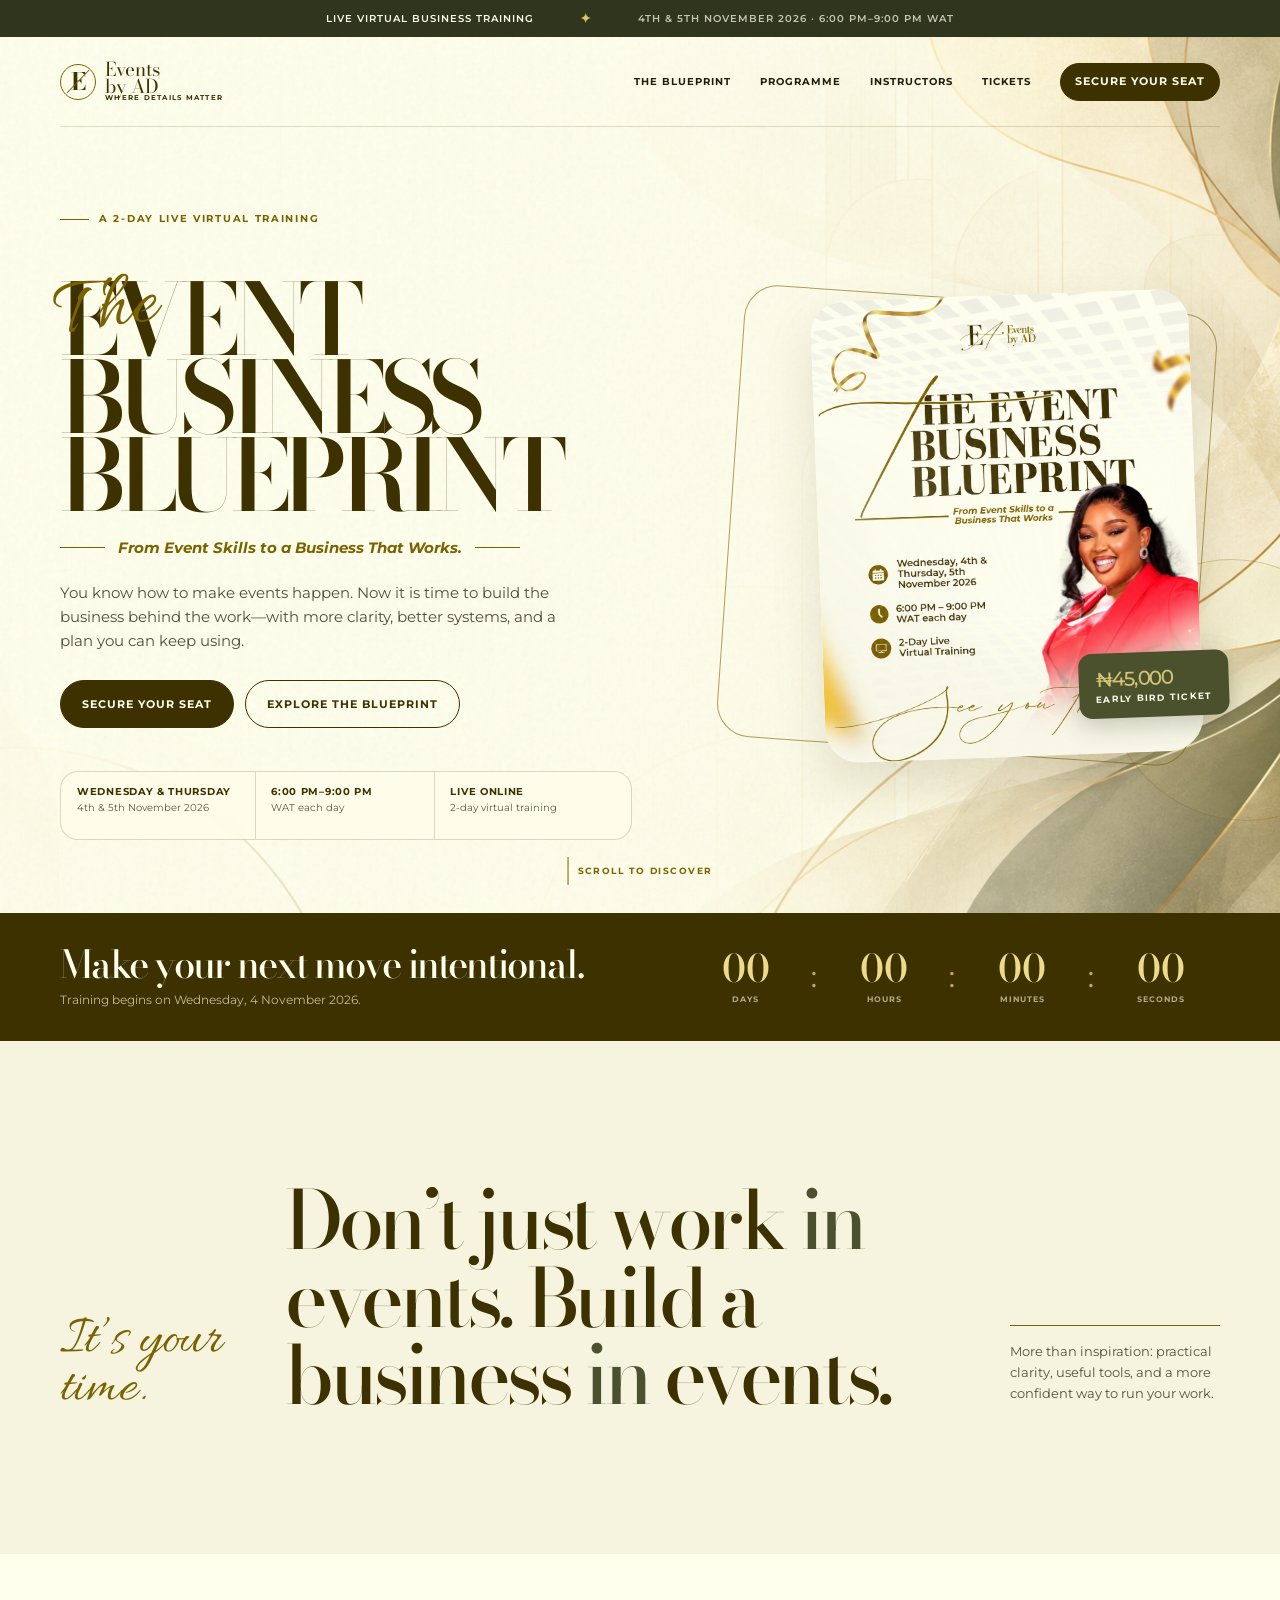
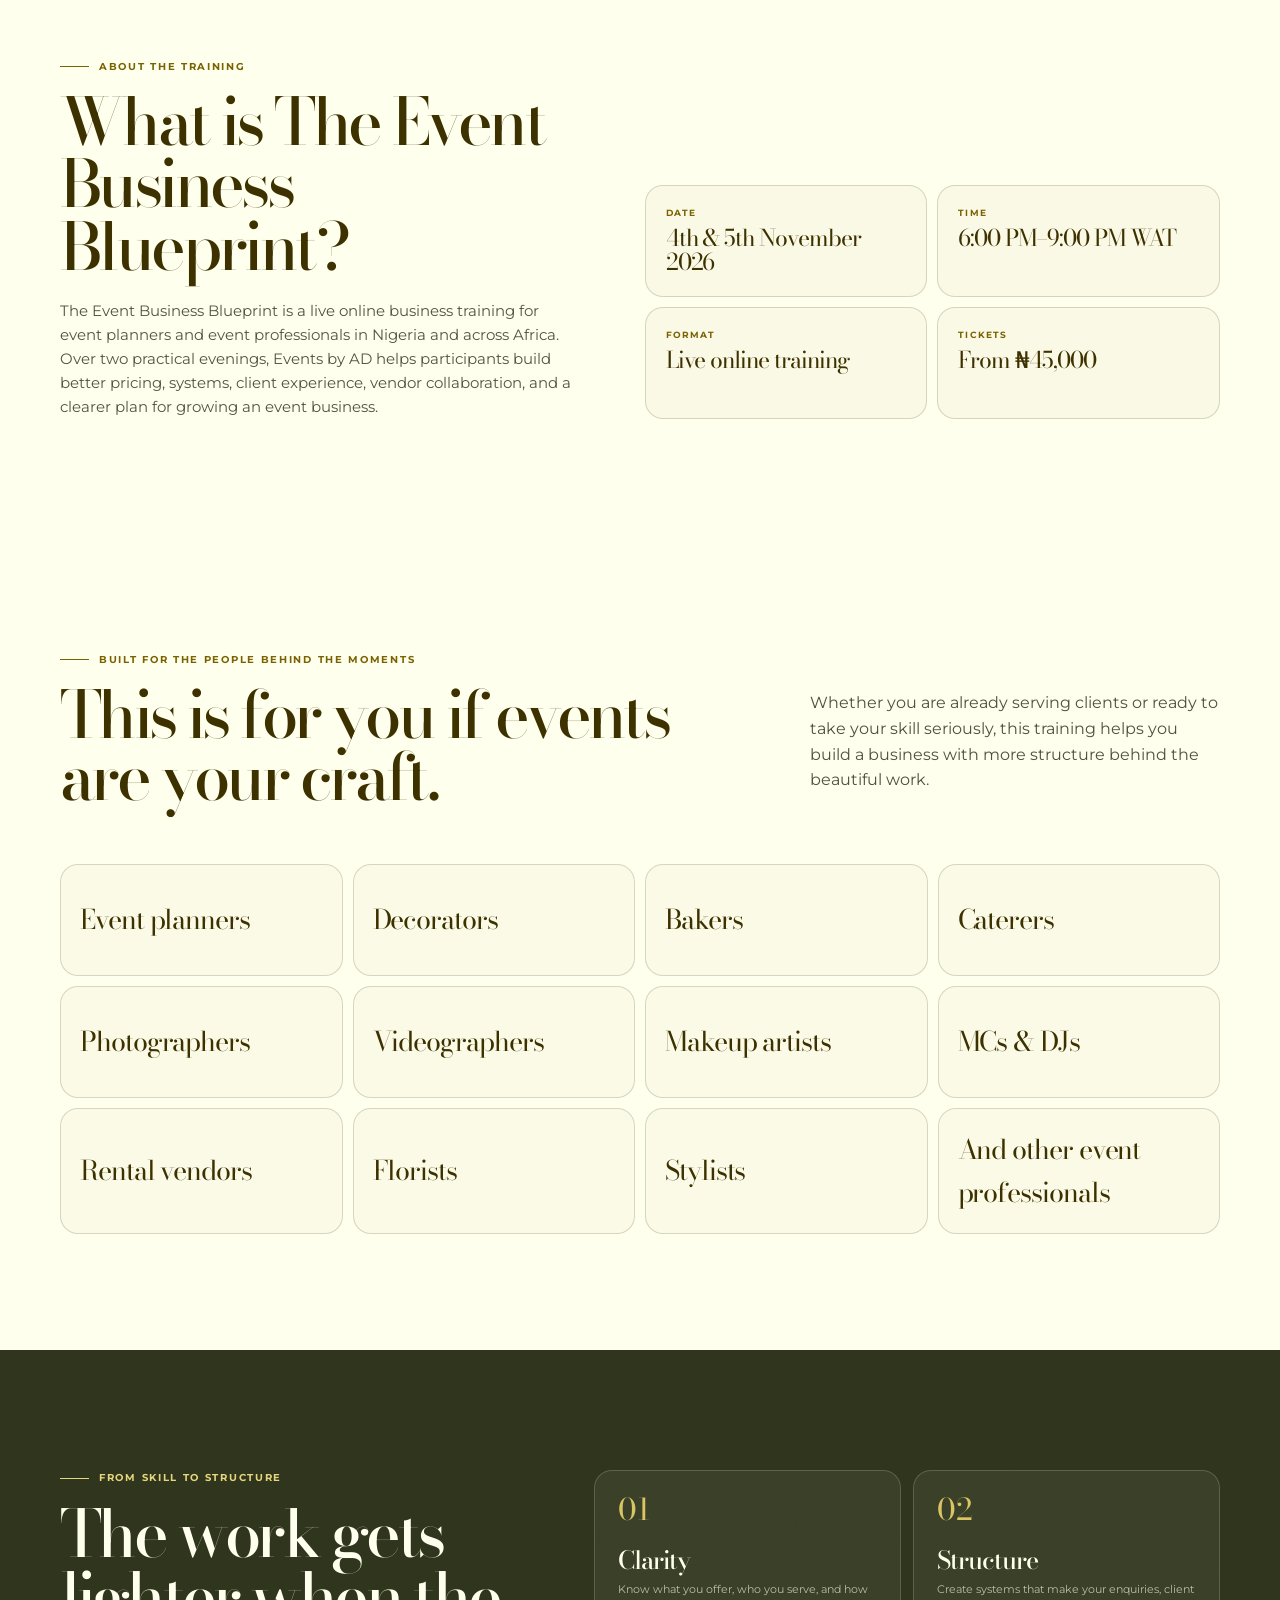
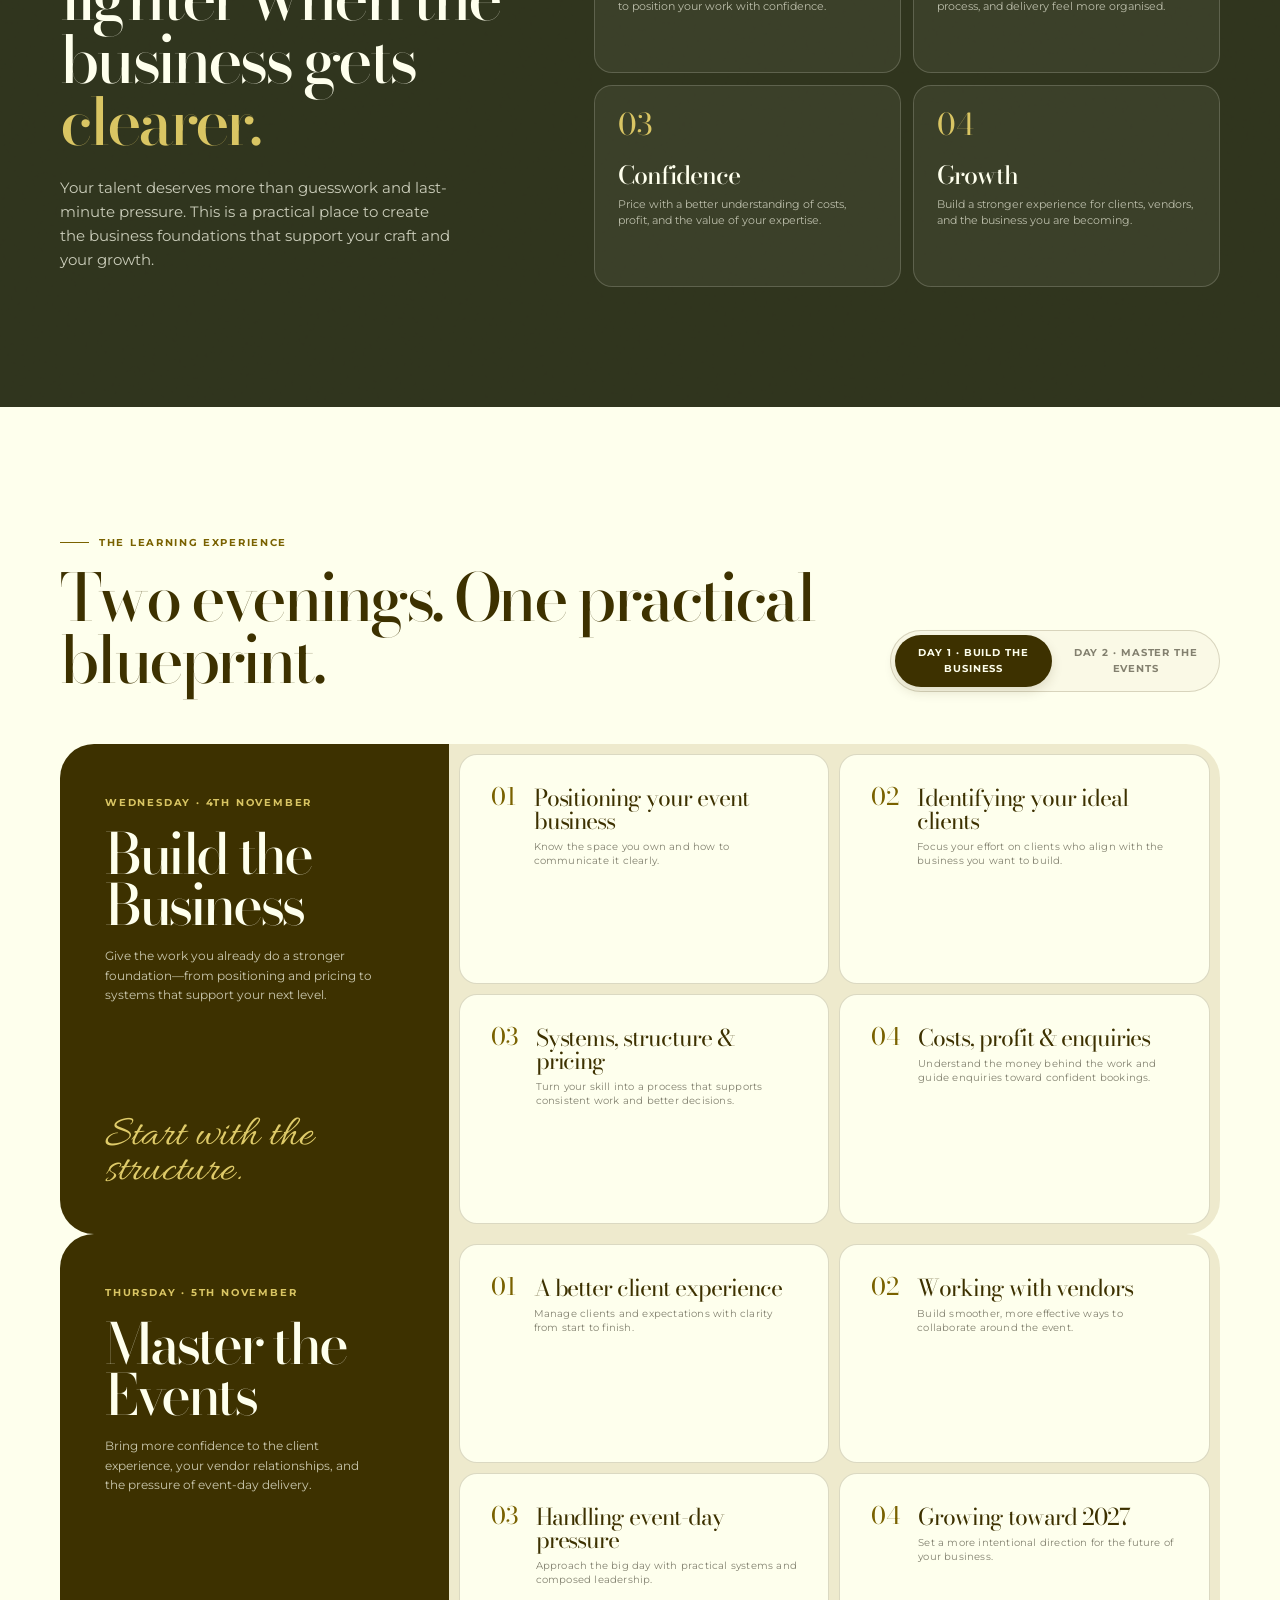
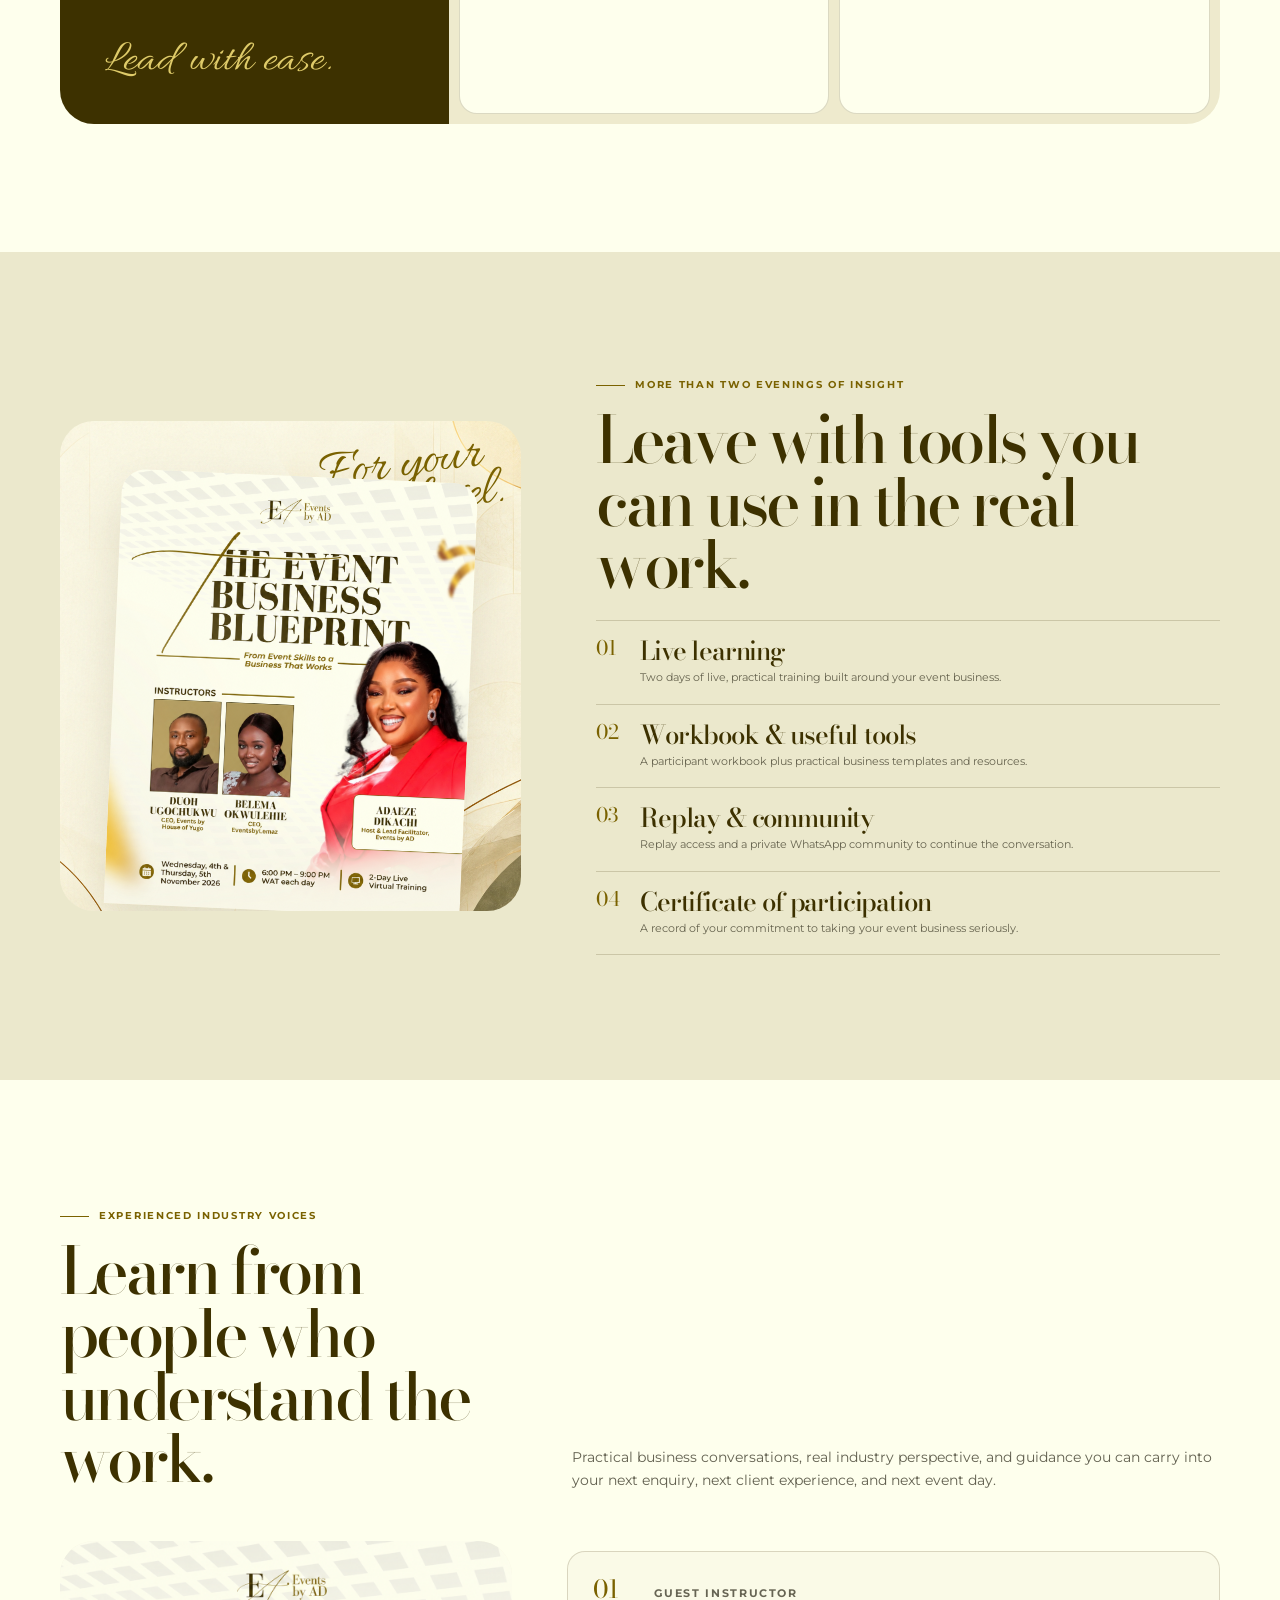
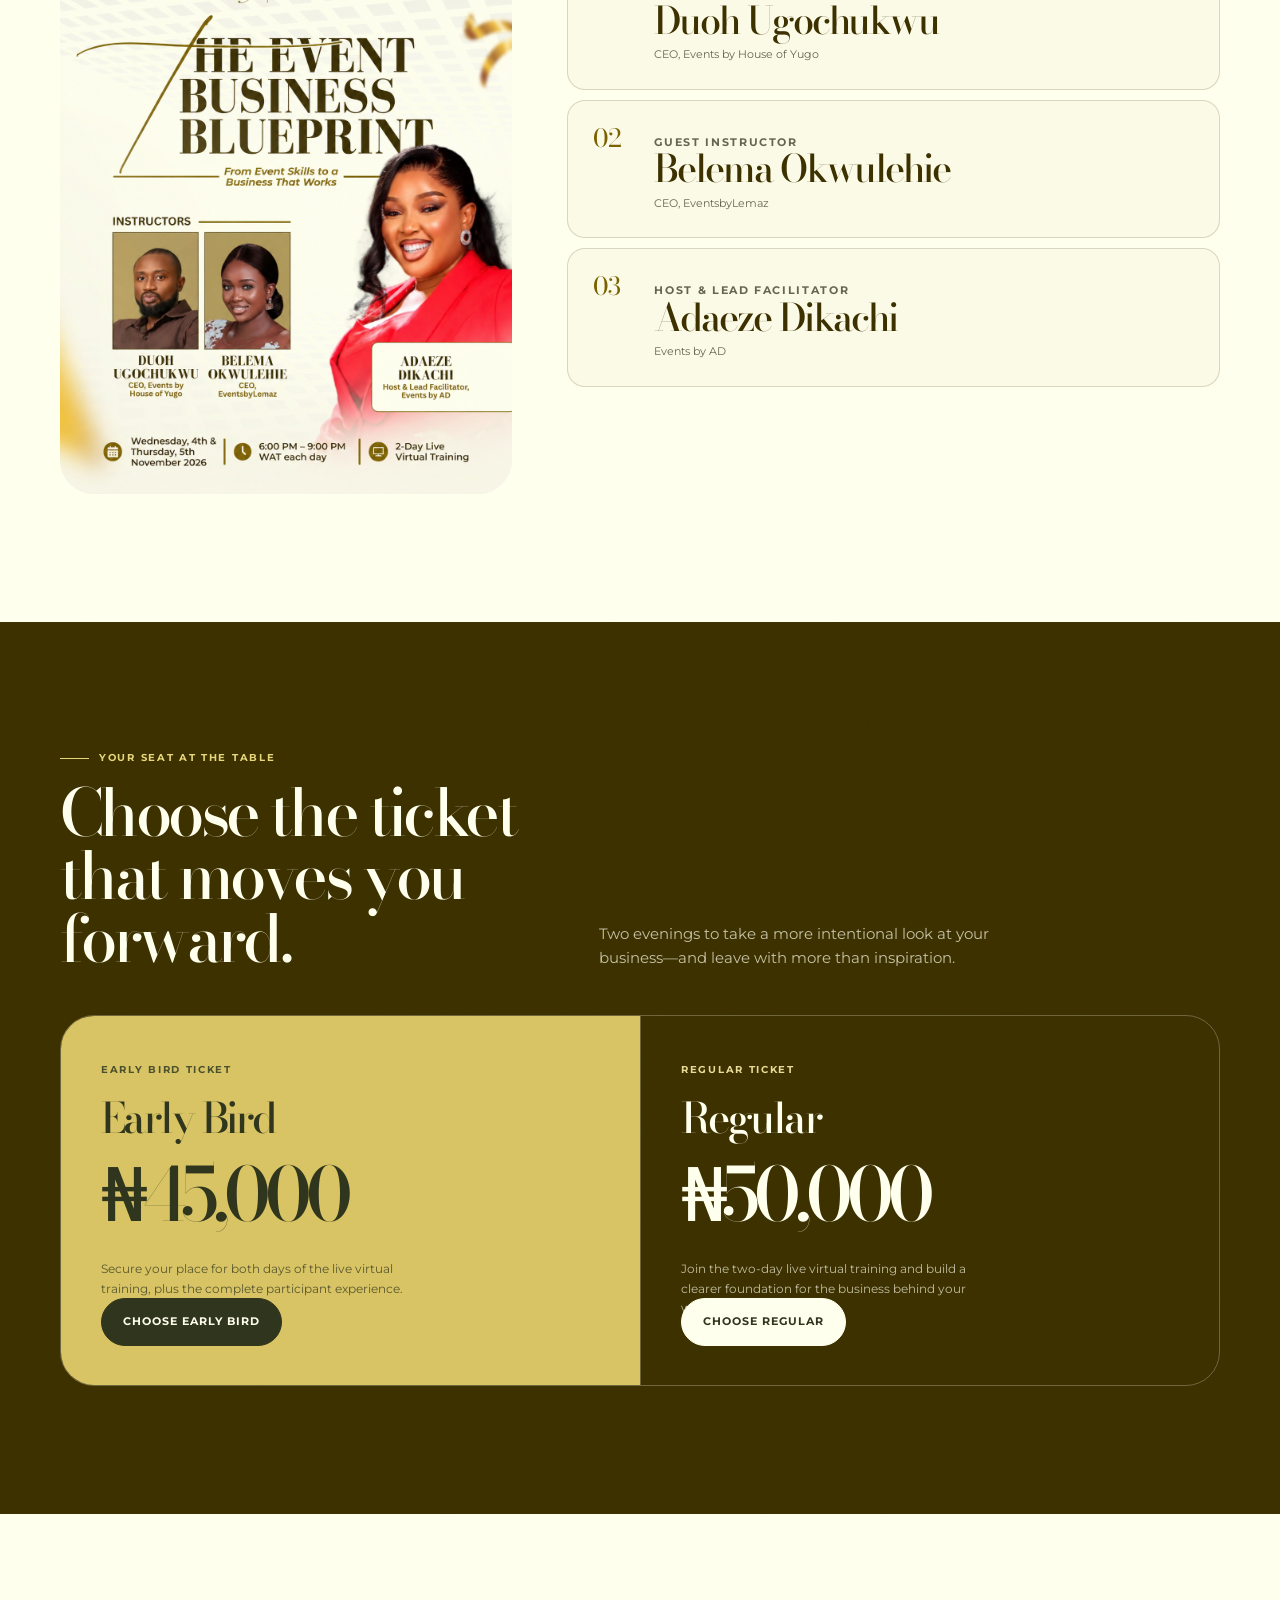
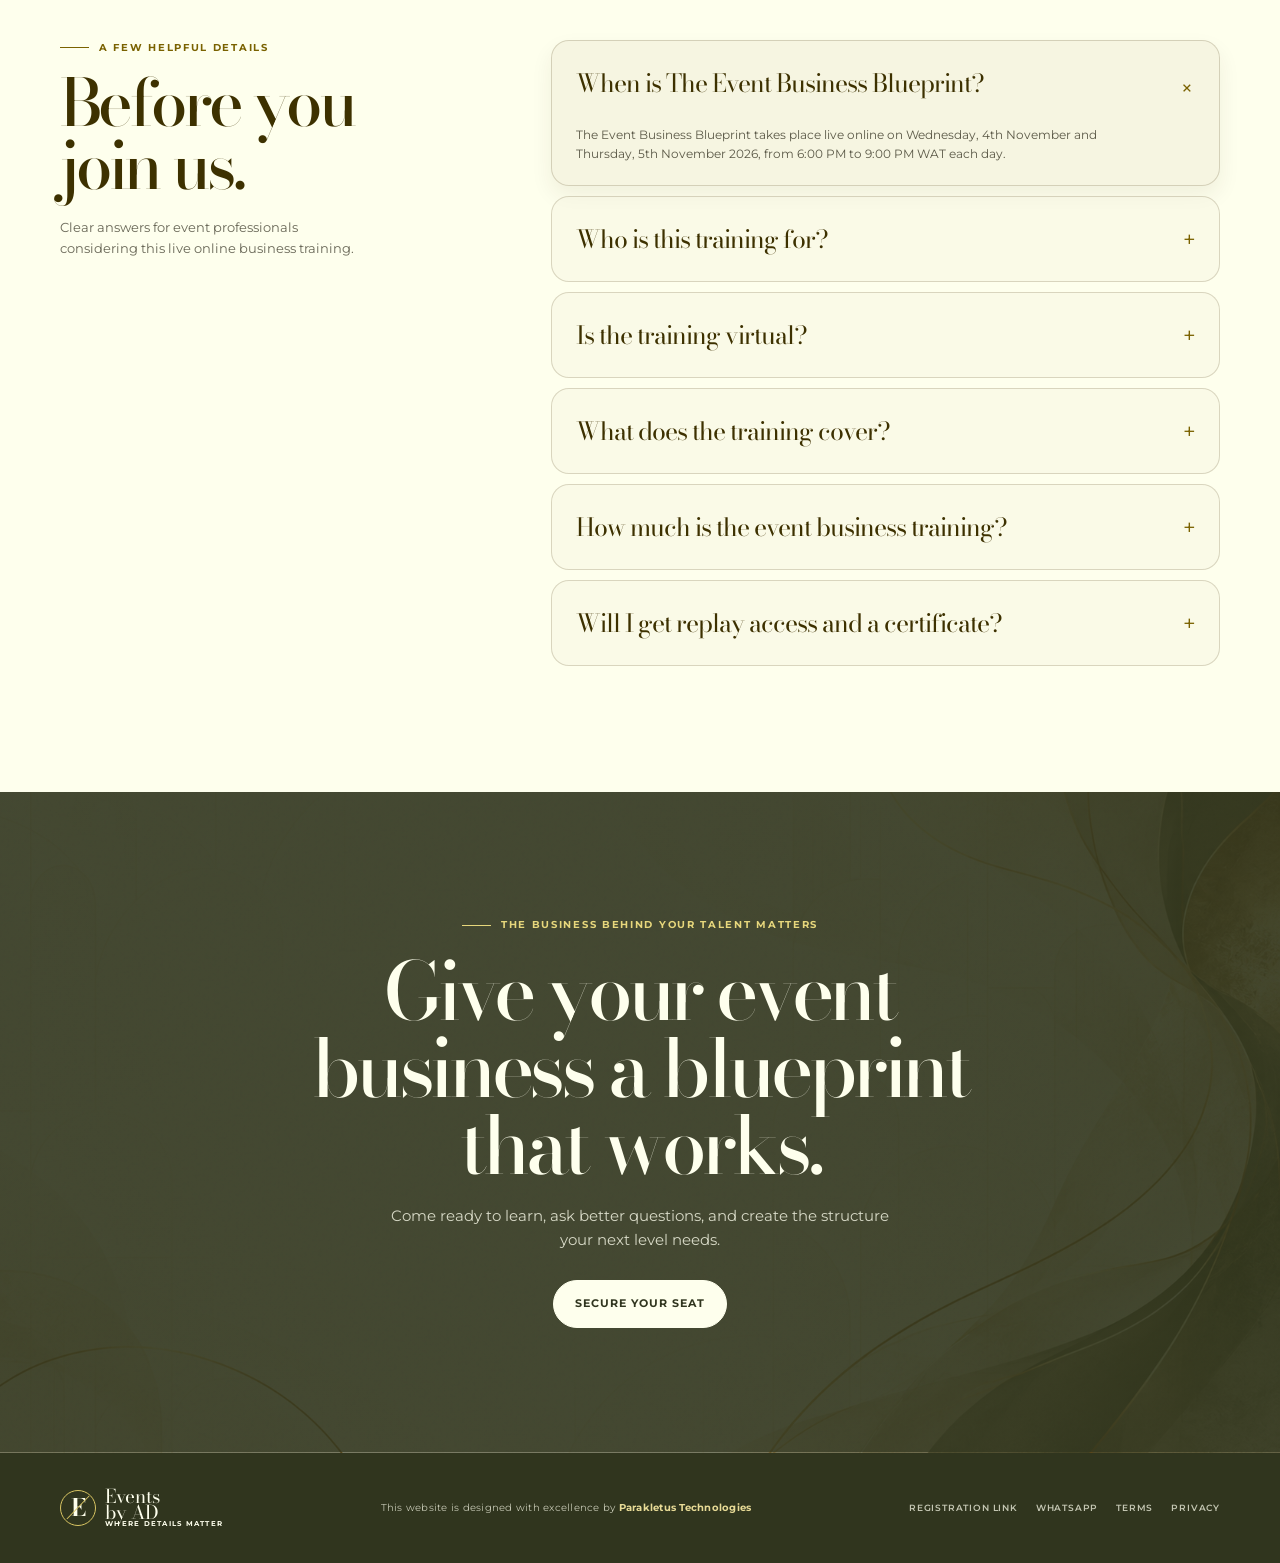
==== index.html @ 3f078856 "Launch Event Business Blueprint landing page" ====
<!DOCTYPE html>
<html lang="en-NG">
  <head>
    <meta charset="UTF-8" />
    <meta name="viewport" content="width=device-width, initial-scale=1.0" />
    <meta name="description" content="Join The Event Business Blueprint, a two-day live virtual business training for event professionals on 4–5 November 2026. Learn pricing, systems, client experience and business growth." />
    <meta name="keywords" content="event business training Nigeria, virtual training for event planners, event planner business course, pricing for event professionals, event management business training, Events by AD, The Event Business Blueprint" />
    <meta name="author" content="Events by AD" />
    <meta name="application-name" content="Events by AD" />
    <meta name="theme-color" content="#30351e" />
    <meta name="robots" content="index, follow, max-snippet:-1, max-image-preview:large, max-video-preview:-1" />
    <meta name="googlebot" content="index, follow, max-snippet:-1, max-image-preview:large, max-video-preview:-1" />
    <link rel="canonical" href="index.html" />
    <meta property="og:type" content="website" />
    <meta property="og:locale" content="en_NG" />
    <meta property="og:site_name" content="Events by AD" />
    <meta property="og:title" content="The Event Business Blueprint | Live Virtual Training for Event Professionals" />
    <meta property="og:description" content="A two-day live virtual business training for event professionals, happening 4–5 November 2026." />
    <meta property="og:image" content="assets/event-blueprint-host-november-2026.png" />
    <meta property="og:image:alt" content="The Event Business Blueprint live virtual training by Events by AD" />
    <meta name="twitter:card" content="summary_large_image" />
    <meta name="twitter:title" content="The Event Business Blueprint | Events by AD" />
    <meta name="twitter:description" content="Live virtual business training for event professionals on 4–5 November 2026." />
    <meta name="twitter:image" content="assets/event-blueprint-host-november-2026.png" />
    <title>The Event Business Blueprint 2026 | Virtual Training for Event Professionals | Events by AD</title>
    <link rel="icon" href="data:image/svg+xml,%3Csvg xmlns='http://www.w3.org/2000/svg' viewBox='0 0 64 64'%3E%3Crect width='64' height='64' rx='32' fill='%233d3100'/%3E%3Ctext x='32' y='43' text-anchor='middle' font-family='Georgia,serif' font-size='35' font-weight='bold' fill='%23feffed'%3EE%3C/text%3E%3C/svg%3E" />
    <link rel="preconnect" href="https://fonts.googleapis.com" />
    <link rel="preconnect" href="https://fonts.gstatic.com" crossorigin />
    <link href="https://fonts.googleapis.com/css2?family=Allura&family=Bodoni+Moda:opsz,wght@6..96,400;6..96,500;6..96,600;6..96,700&family=Montserrat:wght@400;500;600;700&display=swap" rel="stylesheet" />
    <script type="application/ld+json">
      {
        "@context": "https://schema.org",
        "@type": "Event",
        "name": "The Event Business Blueprint",
        "description": "The Event Business Blueprint is a two-day live virtual business training by Events by AD for event planners and event professionals who want to build a structured, profitable and sustainable business around their skills.",
        "startDate": "2026-11-04T18:00:00+01:00",
        "endDate": "2026-11-05T21:00:00+01:00",
        "eventStatus": "https://schema.org/EventScheduled",
        "eventAttendanceMode": "https://schema.org/OnlineEventAttendanceMode",
        "location": {
          "@type": "VirtualLocation",
          "name": "Live Online / Virtual"
        },
        "image": [
          "assets/event-blueprint-host-november-2026.png",
          "assets/event-blueprint-primary-november-2026.png"
        ],
        "inLanguage": "en-NG",
        "isAccessibleForFree": false,
        "keywords": "event business training Nigeria, virtual training for event professionals, event planner business course, pricing and systems for event businesses",
        "organizer": {
          "@type": "Organization",
          "name": "Events by AD",
          "description": "A premium event planning and management brand rooted in real industry knowledge, practical learning and meaningful execution."
        },
        "offers": [
          {
            "@type": "Offer",
            "name": "Early Bird Ticket",
            "price": "45000",
            "priceCurrency": "NGN",
            "availability": "https://schema.org/InStock"
          },
          {
            "@type": "Offer",
            "name": "Regular Ticket",
            "price": "50000",
            "priceCurrency": "NGN",
            "availability": "https://schema.org/InStock"
          }
        ]
      }
    </script>
    <style>
      :root {
        --cream: #feffed;
        --paper: #f6f4df;
        --olive: #4c512d;
        --olive-deep: #30351e;
        --gold: #7a6200;
        --brown: #3d3100;
        --ink: #201d0d;
        --white: #ffffff;
        --line: rgba(61, 49, 0, .18);
        --radius-xl: 34px;
        --radius-lg: 26px;
        --radius-md: 18px;
        --radius-sm: 13px;
        --display: "Bodoni Moda", Georgia, serif;
        --body: "Montserrat", Arial, sans-serif;
        --script: "Allura", cursive;
        --shadow: 0 22px 50px rgba(61, 49, 0, .13);
      }

      * { box-sizing: border-box; }
      html { scroll-behavior: smooth; }
      body { margin: 0; background: var(--cream); color: var(--ink); font-family: var(--body); font-size: 15px; line-height: 1.6; }
      body.menu-open { overflow: hidden; }
      a { color: inherit; text-decoration: none; }
      button { font: inherit; }
      img { display: block; max-width: 100%; }
      .wrap { width: min(1160px, calc(100% - 48px)); margin: 0 auto; }
      .eyebrow { display: flex; align-items: center; gap: 10px; color: var(--gold); font-size: 10px; font-weight: 700; letter-spacing: .17em; text-transform: uppercase; }
      .eyebrow::before { content: ""; width: 29px; height: 1px; background: currentColor; }
      h1, h2, h3, p { margin-top: 0; }
      h2 { color: var(--brown); font-family: var(--display); font-size: clamp(39px, 5.1vw, 69px); font-weight: 500; letter-spacing: -.055em; line-height: .96; }
      .section-lead { max-width: 560px; color: rgba(32, 29, 13, .78); font-size: 16px; }
      .button { display: inline-flex; align-items: center; justify-content: center; min-height: 48px; padding: 12px 21px; border: 1px solid var(--brown); border-radius: 999px; background: var(--brown); color: var(--cream); cursor: pointer; font-size: 11px; font-weight: 700; letter-spacing: .09em; text-transform: uppercase; transition: transform .24s ease, background .24s ease, color .24s ease, box-shadow .24s ease; }
      .button:hover { background: var(--olive); border-color: var(--olive); box-shadow: 0 10px 24px rgba(48, 53, 30, .18); transform: translateY(-3px); }
      .button--outline { background: transparent; color: var(--brown); }
      .button--outline:hover { background: var(--brown); color: var(--cream); }
      .button--light { border-color: var(--cream); background: var(--cream); color: var(--olive-deep); }
      .button--light:hover { border-color: var(--gold); background: var(--gold); color: var(--cream); }
      .grain { position: relative; overflow: hidden; }
      .grain::after { position: absolute; inset: 0; z-index: 0; pointer-events: none; opacity: .14; background-image: url("data:image/svg+xml,%3Csvg viewBox='0 0 220 220' xmlns='http://www.w3.org/2000/svg'%3E%3Cfilter id='n'%3E%3CfeTurbulence type='fractalNoise' baseFrequency='.8' numOctaves='4' stitchTiles='stitch'/%3E%3C/filter%3E%3Crect width='100%25' height='100%25' filter='url(%23n)' opacity='.4'/%3E%3C/svg%3E"); content: ""; mix-blend-mode: multiply; }
      .grain > * { position: relative; z-index: 1; }
      @keyframes backdrop-drift { 0%, 100% { background-position: 50% 50%, 50% 50%; } 50% { background-position: 50% 50%, 54% 46%; } }
      @keyframes poster-float { 0%, 100% { transform: translateY(0) rotate(-2.1deg); } 50% { transform: translateY(-12px) rotate(-.8deg); } }
      @keyframes line-glow { 0%, 100% { opacity: .42; transform: scaleX(.9); } 50% { opacity: 1; transform: scaleX(1.05); } }
      @keyframes calligraphy-float { 0%, 100% { transform: rotate(-8deg) translateY(0); } 50% { transform: rotate(-4deg) translateY(-9px); } }
      @keyframes panel-in { from { opacity: 0; transform: translateY(14px) scale(.985); } to { opacity: 1; transform: translateY(0) scale(1); } }
      @keyframes soft-pulse { 0%, 100% { box-shadow: 0 8px 25px rgba(48, 53, 30, .24); } 50% { box-shadow: 0 13px 32px rgba(48, 53, 30, .38); } }

      .topline { overflow: hidden; min-height: 37px; background: var(--olive-deep); color: var(--cream); }
      .sr-only { position: absolute; width: 1px; height: 1px; padding: 0; margin: -1px; overflow: hidden; clip: rect(0, 0, 0, 0); white-space: nowrap; border: 0; }
      .ticker-track { display: flex; width: max-content; min-height: 37px; animation: ticker-scroll 26s linear infinite; will-change: transform; }
      .ticker-group { display: flex; flex: 0 0 auto; align-items: center; justify-content: center; min-width: 100vw; gap: clamp(20px, 3.6vw, 56px); padding: 0 max(34px, calc((100vw - 1120px) / 2)); font-size: 10px; font-weight: 600; letter-spacing: .1em; text-transform: uppercase; white-space: nowrap; }
      .ticker-group span:last-child { color: rgba(254, 255, 237, .72); }
      .ticker-separator { color: #d9c563; font-size: 13px; line-height: 1; }
      .topline:hover .ticker-track { animation-play-state: paused; }
      @keyframes ticker-scroll { to { transform: translateX(-50%); } }
      .site-header { position: absolute; top: 37px; right: 0; left: 0; z-index: 20; }
      .nav { display: flex; align-items: center; justify-content: space-between; min-height: 90px; border-bottom: 1px solid rgba(61, 49, 0, .16); }
      .brand { display: flex; align-items: center; gap: 9px; color: var(--brown); }
      .brand-mark { position: relative; display: inline-flex; align-items: center; justify-content: center; width: 36px; height: 36px; border: 1px solid var(--gold); border-radius: 50%; font-family: var(--display); font-size: 24px; font-weight: 700; line-height: 1; }
      .brand-mark::after { position: absolute; width: 32px; border-top: 1px solid var(--gold); content: ""; transform: rotate(-46deg); }
      .brand-copy { font-family: var(--display); font-size: 19px; line-height: .85; }
      .brand-copy small { display: block; font-family: var(--body); font-size: 7px; font-weight: 700; letter-spacing: .18em; text-transform: uppercase; }
      .nav-links { display: flex; align-items: center; gap: 29px; font-size: 10px; font-weight: 700; letter-spacing: .1em; text-transform: uppercase; }
      .nav-links a { position: relative; padding: 7px 0; }
      .nav-links a:not(.button)::after { position: absolute; right: 0; bottom: 0; left: 0; height: 1px; background: var(--gold); content: ""; transform: scaleX(0); transform-origin: right; transition: transform .25s ease; }
      .nav-links a:not(.button):hover::after { transform: scaleX(1); transform-origin: left; }
      .nav-links .button { min-height: 38px; padding: 9px 14px; }
      .menu-button { display: none; padding: 8px; border: 0; background: transparent; color: var(--brown); cursor: pointer; }
      .menu-button span { display: block; width: 23px; height: 1px; margin: 5px; background: currentColor; }

      .hero { min-height: 780px; padding: 174px 0 73px; background-color: var(--cream); background-image: linear-gradient(90deg, rgba(254,255,237,.89) 0%, rgba(254,255,237,.77) 47%, rgba(254,255,237,.18) 100%), url("assets/event-blueprint-editorial-background.png"); background-position: center; background-size: cover; animation: backdrop-drift 18s ease-in-out infinite; }
      .hero::before { position: absolute; right: -88px; bottom: 92px; width: 260px; height: 260px; border: 1px solid rgba(122, 98, 0, .25); border-radius: 48% 52% 46% 54% / 46% 52% 48% 54%; background: rgba(217, 196, 100, .08); content: ""; filter: blur(.1px); animation: calligraphy-float 12s ease-in-out infinite; }
      .hero-grid { display: grid; grid-template-columns: minmax(0, 1.03fr) minmax(360px, .97fr); align-items: center; gap: 50px; }
      .hero h1 { max-width: 660px; margin: 23px 0 20px; color: var(--brown); font-family: var(--display); font-size: clamp(60px, 7.7vw, 104px); font-weight: 500; letter-spacing: -.075em; line-height: .79; text-transform: uppercase; }
      .hero h1 .script { display: block; height: 31px; margin-left: -10px; color: var(--gold); font-family: var(--script); font-size: 81px; font-weight: 400; letter-spacing: 0; line-height: .7; text-transform: none; transform: rotate(-8deg); }
      .hero h1 strong { display: block; font-weight: 600; }
      .hero-tagline { display: flex; align-items: center; gap: 13px; max-width: 460px; margin: 24px 0; color: var(--gold); font-size: 15px; font-weight: 700; font-style: italic; line-height: 1.25; }
      .hero-tagline::before, .hero-tagline::after { flex: 1; height: 1px; background: var(--gold); content: ""; animation: line-glow 3s ease-in-out infinite; }
      .hero-copy { max-width: 505px; margin-bottom: 27px; color: rgba(32, 29, 13, .78); font-size: 15px; }
      .hero-actions { display: flex; flex-wrap: wrap; gap: 11px; }
      .hero-meta { display: grid; grid-template-columns: repeat(3, 1fr); max-width: 630px; margin-top: 43px; padding: 0 16px; border: 1px solid var(--line); border-radius: var(--radius-md); background: rgba(254,255,237,.48); backdrop-filter: blur(6px); }
      .hero-meta div { min-height: 67px; padding: 13px 12px 0 0; border-right: 1px solid var(--line); }
      .hero-meta div + div { padding-left: 15px; }
      .hero-meta div:last-child { border: 0; }
      .hero-meta b { display: block; color: var(--brown); font-size: 10px; letter-spacing: .07em; line-height: 1.3; text-transform: uppercase; }
      .hero-meta span { display: block; margin-top: 3px; color: rgba(32, 29, 13, .72); font-size: 10px; line-height: 1.35; }
      .hero-visual { position: relative; display: flex; justify-content: flex-end; }
      .hero-visual::before { position: absolute; top: 4%; right: 3%; bottom: 4%; left: 9%; border: 1px solid rgba(122, 98, 0, .6); border-radius: var(--radius-xl); content: ""; transform: rotate(4deg); }
      .poster { position: relative; width: min(100%, 378px); margin-right: 24px; overflow: visible; border-radius: var(--radius-xl); box-shadow: var(--shadow); transform: rotate(-2.1deg); animation: poster-float 7s ease-in-out infinite; }
      .poster img { width: 100%; border-radius: var(--radius-xl); }
      .poster-label { position: absolute; right: -27px; bottom: 35px; padding: 13px 17px; border-radius: var(--radius-sm); background: var(--olive); color: var(--cream); box-shadow: 0 8px 25px rgba(48, 53, 30, .24); font-size: 9px; font-weight: 700; letter-spacing: .14em; line-height: 1.35; text-transform: uppercase; animation: soft-pulse 4s ease-in-out infinite; }
      .poster-label b { display: block; color: #d2c474; font-size: 20px; font-weight: 500; letter-spacing: -.06em; }
      .scroll-note { position: absolute; bottom: 28px; left: 50%; display: flex; align-items: center; gap: 9px; color: var(--gold); font-size: 9px; font-weight: 700; letter-spacing: .16em; text-transform: uppercase; transform: translateX(-50%); }
      .scroll-note::before { width: 1px; height: 28px; background: var(--gold); content: ""; }

      .countdown-band { background: var(--brown); color: var(--cream); }
      .countdown-inner { display: grid; grid-template-columns: 1.1fr 1fr; align-items: center; min-height: 128px; gap: 40px; }
      .countdown-copy h2 { margin: 0; color: var(--cream); font-size: clamp(29px, 3vw, 43px); }
      .countdown-copy p { margin: 7px 0 0; color: rgba(254,255,237,.68); font-size: 12px; }
      .clock { display: grid; grid-template-columns: repeat(4, 1fr); gap: 20px; }
      .clock-unit { position: relative; text-align: center; }
      .clock-unit:not(:last-child)::after { position: absolute; top: 5px; right: -12px; color: #c3aa45; content: ":"; font-family: var(--display); font-size: 29px; }
      .clock-number { display: block; color: #ebdb8a; font-family: var(--display); font-size: 38px; font-weight: 500; line-height: 1; }
      .clock-label { display: block; margin-top: 6px; color: rgba(254,255,237,.6); font-size: 8px; font-weight: 700; letter-spacing: .13em; text-transform: uppercase; }

      .manifesto { padding: 140px 0; background: var(--paper); }
      .manifesto-grid { display: grid; grid-template-columns: 180px minmax(0, 1fr) 210px; align-items: end; gap: 45px; }
      .manifesto .script-note { color: var(--gold); font-family: var(--script); font-size: 56px; line-height: .85; }
      .manifesto h2 { margin: 0; font-size: clamp(47px, 6.3vw, 84px); }
      .manifesto h2 em { color: var(--olive); font-style: normal; }
      .manifesto p { margin: 0 0 10px; color: rgba(32,29,13,.76); font-size: 13px; }
      .manifesto .line { width: 100%; height: 1px; margin: 15px 0; background: var(--gold); }

      .search-summary { padding: 105px 0; background: var(--cream); }
      .search-summary-grid { display: grid; grid-template-columns: minmax(0, .95fr) minmax(320px, 1.05fr); gap: 64px; align-items: end; }
      .search-summary h2 { margin: 16px 0 20px; }
      .search-summary p { max-width: 570px; margin: 0; color: rgba(32,29,13,.76); font-size: 15px; }
      .event-facts { display: grid; grid-template-columns: 1fr 1fr; gap: 10px; margin: 0; }
      .event-facts div { min-height: 112px; padding: 20px; border: 1px solid var(--line); border-radius: var(--radius-md); background: rgba(246,244,223,.55); }
      .event-facts dt { margin-bottom: 6px; color: var(--gold); font-size: 9px; font-weight: 700; letter-spacing: .13em; text-transform: uppercase; }
      .event-facts dd { margin: 0; color: var(--brown); font-family: var(--display); font-size: 23px; letter-spacing: -.045em; line-height: 1.04; }

      .audience { padding: 128px 0 116px; }
      .section-heading { display: grid; grid-template-columns: minmax(0, .9fr) minmax(300px, .55fr); gap: 80px; align-items: end; margin-bottom: 55px; }
      .section-heading h2 { margin: 16px 0 0; }
      .audience-grid { display: grid; grid-template-columns: repeat(4, 1fr); gap: 10px; }
      .audience-grid div { display: flex; align-items: center; min-height: 112px; padding: 19px; border: 1px solid var(--line); border-radius: var(--radius-md); background: rgba(246,244,223,.47); color: var(--brown); font-family: var(--display); font-size: 27px; letter-spacing: -.04em; transition: transform .25s ease, background .25s ease, color .25s ease, box-shadow .25s ease; }
      .audience-grid div:hover { background: var(--olive); color: var(--cream); box-shadow: 0 12px 24px rgba(48,53,30,.14); transform: translateY(-5px) rotate(-.35deg); }

      .change { padding: 120px 0; background: var(--olive-deep); color: var(--cream); }
      .change-grid { display: grid; grid-template-columns: minmax(0, .83fr) minmax(0, 1.17fr); gap: 90px; }
      .change h2 { margin: 17px 0 22px; color: var(--cream); }
      .change h2 em { color: #d9c563; font-style: normal; }
      .change-copy { max-width: 390px; color: rgba(254,255,237,.75); }
      .change-points { display: grid; grid-template-columns: 1fr 1fr; gap: 12px; }
      .change-point { min-height: 172px; padding: 23px; border: 1px solid rgba(254,255,237,.18); border-radius: var(--radius-md); background: rgba(254,255,237,.055); transition: background .25s ease, transform .25s ease, border-color .25s ease; }
      .change-point:hover { border-color: rgba(231,215,124,.65); background: rgba(254,255,237,.11); transform: translateY(-5px); }
      .change-point span { display: block; margin-bottom: 24px; color: #d9c563; font-family: var(--display); font-size: 30px; line-height: 1; }
      .change-point h3 { margin: 0 0 8px; font-family: var(--display); font-size: 25px; font-weight: 500; letter-spacing: -.04em; line-height: 1; }
      .change-point p { margin: 0; color: rgba(254,255,237,.66); font-size: 11px; line-height: 1.5; }

      .programme { padding: 128px 0; background: var(--cream); }
      .programme-top { display: flex; align-items: end; justify-content: space-between; gap: 30px; margin-bottom: 52px; }
      .programme-top h2 { margin: 16px 0 0; }
      .programme-tabs { display: inline-flex; gap: 4px; padding: 4px; border: 1px solid var(--line); border-radius: 999px; background: rgba(246,244,223,.54); }
      .programme-tab { padding: 10px 15px; border: 0; border-radius: 999px; background: transparent; color: rgba(32,29,13,.55); cursor: pointer; font-size: 10px; font-weight: 700; letter-spacing: .09em; text-transform: uppercase; transition: background .25s ease, color .25s ease, box-shadow .25s ease; }
      .programme-tab[aria-selected="true"] { background: var(--brown); color: var(--cream); box-shadow: 0 5px 12px rgba(61,49,0,.14); }
      .day-panel { display: grid; grid-template-columns: minmax(295px, .67fr) minmax(0, 1.33fr); min-height: 490px; overflow: hidden; border-radius: var(--radius-xl); }
      .day-panel:not([hidden]) { animation: panel-in .5s cubic-bezier(.2,.8,.2,1) both; }
      .day-intro { display: flex; flex-direction: column; justify-content: space-between; padding: 45px; background: var(--brown); color: var(--cream); }
      .day-intro .day-number { color: #d9c563; font-size: 10px; font-weight: 700; letter-spacing: .18em; text-transform: uppercase; }
      .day-intro h3 { margin: 16px 0; font-family: var(--display); font-size: clamp(40px, 4.4vw, 60px); font-weight: 500; letter-spacing: -.06em; line-height: .9; }
      .day-intro p { max-width: 270px; margin: 0; color: rgba(254,255,237,.73); font-size: 12px; }
      .day-quote { color: #dfcb69; font-family: var(--script); font-size: 44px; line-height: .8; }
      .topic-list { display: grid; grid-template-columns: 1fr 1fr; align-content: stretch; gap: 10px; padding: 10px; background: #eeeacd; }
      .topic { display: flex; align-items: flex-start; gap: 18px; padding: 31px; border: 1px solid var(--line); border-radius: var(--radius-md); background: var(--cream); transition: transform .25s ease, box-shadow .25s ease; }
      .topic:hover { box-shadow: 0 10px 20px rgba(61,49,0,.09); transform: translateY(-3px); }
      .topic span { color: var(--gold); font-family: var(--display); font-size: 24px; line-height: .9; }
      .topic p { margin: 0; color: var(--brown); font-family: var(--display); font-size: 23px; letter-spacing: -.045em; line-height: 1; }
      .topic small { display: block; margin-top: 8px; color: rgba(32,29,13,.55); font-family: var(--body); font-size: 10px; letter-spacing: .02em; line-height: 1.4; }

      .included { padding: 125px 0; background: #ebe8cc; }
      .included-grid { display: grid; grid-template-columns: minmax(0, .85fr) minmax(0, 1.15fr); gap: 75px; align-items: center; }
      .included h2 { margin: 16px 0 23px; }
      .included-art { position: relative; min-height: 490px; overflow: hidden; border-radius: var(--radius-xl); background: url("assets/event-blueprint-editorial-background.png") center / cover; animation: backdrop-drift 16s ease-in-out infinite; }
      .included-art img { position: absolute; bottom: 0; left: 50%; width: min(78%, 356px); border-radius: 24px 24px 0 0; box-shadow: var(--shadow); transform: translateX(-50%) rotate(2.5deg); }
      .included-art .art-word { position: absolute; top: 24px; right: 19px; color: var(--gold); font-family: var(--script); font-size: 56px; line-height: .7; transform: rotate(-8deg); animation: calligraphy-float 8s ease-in-out infinite; }
      .benefit-list { border-top: 1px solid var(--line); }
      .benefit { display: grid; grid-template-columns: 30px 1fr; gap: 14px; padding: 17px 0; border-bottom: 1px solid var(--line); }
      .benefit span { color: var(--gold); font-family: var(--display); font-size: 20px; line-height: 1; }
      .benefit h3 { margin: 0; color: var(--brown); font-family: var(--display); font-size: 26px; font-weight: 500; letter-spacing: -.045em; line-height: 1; }
      .benefit p { margin: 5px 0 0; color: rgba(32,29,13,.65); font-size: 11px; }

      .people { padding: 128px 0; }
      .people-heading { display: grid; grid-template-columns: minmax(0, .8fr) minmax(0, 1.2fr); gap: 80px; align-items: end; margin-bottom: 50px; }
      .people-heading h2 { margin: 16px 0 0; }
      .people-heading p { margin: 0; color: rgba(32,29,13,.7); font-size: 14px; }
      .people-grid { display: grid; grid-template-columns: minmax(280px, .78fr) minmax(0, 1.22fr); gap: 0; }
      .people-image { min-height: 532px; overflow: hidden; border-radius: var(--radius-xl); background: var(--paper); }
      .people-image img { width: 100%; height: 100%; object-fit: cover; object-position: 45% 50%; }
      .people-list { padding: 10px 0 0 55px; }
      .person { display: grid; grid-template-columns: 43px 1fr; gap: 18px; margin-bottom: 10px; padding: 25px; border: 1px solid var(--line); border-radius: var(--radius-md); background: rgba(246,244,223,.45); transition: transform .25s ease, background .25s ease; }
      .person:hover { background: rgba(246,244,223,.86); transform: translateX(5px); }
      .person-number { color: var(--gold); font-family: var(--display); font-size: 25px; line-height: 1; }
      .person-role { margin-bottom: 6px; color: var(--gold); font-size: 9px; font-weight: 700; letter-spacing: .15em; text-transform: uppercase; }
      .person h3 { margin: 0; color: var(--brown); font-family: var(--display); font-size: 38px; font-weight: 500; letter-spacing: -.055em; line-height: .93; }
      .person p { margin: 8px 0 0; color: rgba(32,29,13,.68); font-size: 11px; }

      .pricing { padding: 128px 0; background: var(--brown); color: var(--cream); }
      .pricing-head { display: grid; grid-template-columns: minmax(0, .85fr) minmax(0, 1.15fr); gap: 80px; margin-bottom: 45px; }
      .pricing h2 { margin: 16px 0 0; color: var(--cream); }
      .pricing-head p { align-self: end; max-width: 450px; margin: 0; color: rgba(254,255,237,.7); }
      .price-grid { display: grid; grid-template-columns: 1fr 1fr; overflow: hidden; border: 1px solid rgba(254,255,237,.26); border-radius: var(--radius-xl); }
      .price-card { position: relative; min-height: 350px; padding: 40px; }
      .price-card + .price-card { border-left: 1px solid rgba(254,255,237,.26); }
      .price-card--featured { background: #d8c464; color: var(--olive-deep); }
      .price-card .status { color: #e8db97; font-size: 10px; font-weight: 700; letter-spacing: .17em; text-transform: uppercase; }
      .price-card--featured .status { color: var(--olive); }
      .price-card h3 { margin: 17px 0 8px; font-family: var(--display); font-size: 42px; font-weight: 500; letter-spacing: -.06em; line-height: 1; }
      .price { margin: 19px 0 27px; font-family: var(--display); font-size: clamp(56px, 6vw, 74px); font-weight: 500; letter-spacing: -.08em; line-height: 1; }
      .price-card p { max-width: 310px; margin-bottom: 28px; color: rgba(254,255,237,.68); font-size: 12px; }
      .price-card--featured p { color: rgba(48,53,30,.75); }
      .price-card .button { position: absolute; bottom: 39px; left: 40px; }
      .price-card--featured .button { border-color: var(--olive-deep); background: var(--olive-deep); color: var(--cream); }

      .faq { padding: 126px 0; }
      .faq-grid { display: grid; grid-template-columns: minmax(0, .75fr) minmax(0, 1.25fr); gap: 90px; }
      .faq h2 { margin: 16px 0 20px; }
      .faq-intro p { max-width: 300px; color: rgba(32,29,13,.67); font-size: 13px; }
      .accordion { display: grid; gap: 10px; }
      .accordion-item { overflow: hidden; border: 1px solid var(--line); border-radius: var(--radius-md); background: rgba(246,244,223,.45); transition: background .25s ease, box-shadow .25s ease; }
      .accordion-item:has(.accordion-button[aria-expanded="true"]) { background: rgba(246,244,223,.9); box-shadow: 0 10px 22px rgba(61,49,0,.07); }
      .accordion-button { display: flex; align-items: center; justify-content: space-between; width: 100%; padding: 22px 24px; border: 0; background: transparent; color: var(--brown); cursor: pointer; font-family: var(--display); font-size: 25px; letter-spacing: -.04em; text-align: left; }
      .accordion-icon { flex: 0 0 26px; color: var(--gold); font-family: var(--body); font-size: 22px; font-weight: 400; text-align: right; }
      .accordion-panel { max-width: 625px; padding: 0 40px 22px 24px; color: rgba(32,29,13,.72); font-size: 12px; animation: panel-in .32s ease both; }
      .accordion-button[aria-expanded="true"] .accordion-icon { transform: rotate(45deg); }

      .final-cta { padding: 125px 0; background-color: var(--olive); background-image: linear-gradient(rgba(48,53,30,.9), rgba(48,53,30,.9)), url("assets/event-blueprint-editorial-background.png"); background-position: center; background-size: cover; color: var(--cream); text-align: center; animation: backdrop-drift 18s ease-in-out infinite; }
      .final-cta .eyebrow { justify-content: center; color: #e7d77c; }
      .final-cta h2 { max-width: 780px; margin: 20px auto; color: var(--cream); font-size: clamp(47px, 6.4vw, 80px); }
      .final-cta p { max-width: 520px; margin: 0 auto 28px; color: rgba(254,255,237,.79); }
      .footer { padding: 36px 0; background: var(--olive-deep); color: rgba(254,255,237,.72); }
      .footer .wrap { display: flex; align-items: center; justify-content: space-between; gap: 20px; }
      .footer .brand { color: var(--cream); }
      .footer .brand-mark { border-color: #d9c563; }
      .footer .brand-mark::after { border-color: #d9c563; }
      .footer-credit { margin: 0; color: rgba(254,255,237,.72); font-size: 10px; line-height: 1.5; letter-spacing: .025em; text-align: center; }
      .footer-credit a { color: #e8db97; font-weight: 700; text-decoration: none; }
      .footer-credit a:hover { color: var(--white); text-decoration: underline; }
      .footer-links { display: flex; flex-wrap: wrap; gap: 18px; font-size: 9px; font-weight: 600; letter-spacing: .09em; text-transform: uppercase; }
      .footer-links a:hover { color: #e8db97; }
      .mobile-register { display: none; }
      .toast { position: fixed; right: 20px; bottom: 20px; z-index: 60; max-width: 330px; padding: 15px 17px; border-radius: var(--radius-sm); background: var(--olive-deep); color: var(--cream); box-shadow: var(--shadow); font-size: 12px; opacity: 0; transform: translateY(15px); transition: opacity .2s ease, transform .2s ease; pointer-events: none; }
      .toast.show { opacity: 1; transform: translateY(0); }
      .reveal { opacity: 0; transform: translateY(20px); transition: opacity .7s ease, transform .7s ease; }
      .reveal.is-visible { opacity: 1; transform: translateY(0); }

      @media (hover: none) { .audience-grid div:hover, .change-point:hover, .topic:hover, .person:hover { box-shadow: none; transform: none; } }
      @media (max-width: 880px) {
        .wrap { width: min(100% - 36px, 680px); }
        .nav { min-height: 75px; }
        .nav-links { position: fixed; inset: 112px 12px auto; display: none; flex-direction: column; align-items: stretch; gap: 0; padding: 18px; border-radius: var(--radius-lg); background: var(--cream); box-shadow: 0 17px 30px rgba(61,49,0,.14); }
        .nav-links.open { display: flex; }
        .nav-links a { padding: 15px 0; border-bottom: 1px solid var(--line); }
        .nav-links .button { margin-top: 16px; border-bottom: 0; }
        .menu-button { display: block; }
        .hero { min-height: auto; padding: 144px 0 77px; }
        .hero-grid, .countdown-inner, .manifesto-grid, .search-summary-grid, .section-heading, .change-grid, .included-grid, .people-heading, .people-grid, .pricing-head, .faq-grid { grid-template-columns: 1fr; }
        .hero-grid { gap: 50px; }
        .hero h1 { max-width: 560px; font-size: clamp(55px, 13vw, 86px); }
        .hero-visual { justify-content: center; }
        .poster { margin-right: 0; }
        .manifesto { padding: 94px 0; }
        .manifesto-grid { gap: 24px; }
        .manifesto .script-note { font-size: 48px; }
        .section-heading, .people-heading, .pricing-head, .faq-grid { gap: 25px; }
        .section-heading { margin-bottom: 38px; }
        .change-grid { gap: 42px; }
        .included-grid { gap: 46px; }
        .people-list { padding-left: 0; }
        .people-image { min-height: 470px; }
        .programme-top { align-items: flex-start; flex-direction: column; }
        .day-panel { grid-template-columns: 1fr; }
        .day-intro { min-height: 310px; }
        .topic-list { min-height: 440px; }
      }
      @media (max-width: 600px) {
        body { padding-bottom: 65px; }
        .wrap { width: min(100% - 30px, 500px); }
        .topline, .ticker-track { min-height: 32px; }
        .ticker-group { gap: 16px; padding: 0 18px; font-size: 8px; }
        .site-header { top: 32px; }
        .nav-links { inset: 107px 8px auto; }
        .brand-copy { font-size: 17px; }
        .hero { padding-top: 131px; }
        .hero h1 { margin-top: 18px; font-size: clamp(52px, 15.4vw, 70px); }
        .hero h1 .script { height: 24px; font-size: 66px; }
        .hero-copy { font-size: 13px; }
        .hero-actions .button { flex: 1; min-width: 155px; }
        .hero-meta { grid-template-columns: 1fr; margin-top: 30px; }
        .hero-meta div, .hero-meta div + div { min-height: auto; padding: 12px 0; border-right: 0; border-bottom: 1px solid var(--line); }
        .hero-meta div:last-child { border-bottom: 0; }
        .poster { width: 78%; }
        .poster-label { right: -17px; bottom: 18px; padding: 10px 12px; font-size: 7px; }
        .poster-label b { font-size: 16px; }
        .scroll-note { display: none; }
        .countdown-inner { gap: 22px; min-height: 210px; padding: 35px 0; }
        .clock { gap: 10px; }
        .clock-unit:not(:last-child)::after { right: -7px; font-size: 20px; }
        .clock-number { font-size: 30px; }
        .clock-label { font-size: 7px; letter-spacing: .08em; }
        .manifesto, .search-summary, .audience, .change, .programme, .included, .people, .pricing, .faq { padding: 83px 0; }
        .manifesto h2 { font-size: 50px; }
        .event-facts { grid-template-columns: 1fr; }
        .audience-grid { grid-template-columns: 1fr 1fr; }
        .audience-grid div { min-height: 80px; padding: 14px; font-size: 21px; }
        .change-points { grid-template-columns: 1fr; }
        .change-point { min-height: 145px; }
        .change-point span { margin-bottom: 18px; }
        .programme-tabs { width: 100%; }
        .programme-tab { flex: 1; padding: 10px 7px; font-size: 8px; }
        .day-intro { min-height: 275px; padding: 30px; }
        .topic-list { grid-template-columns: 1fr; }
        .topic { padding: 23px 21px; }
        .topic p { font-size: 21px; }
        .included-art { min-height: 430px; }
        .people-image { min-height: 400px; }
        .person h3 { font-size: 32px; }
        .price-grid { grid-template-columns: 1fr; }
        .price-card { min-height: 320px; padding: 30px; }
        .price-card + .price-card { border-top: 1px solid rgba(254,255,237,.26); border-left: 0; }
        .price-card .button { bottom: 30px; left: 30px; }
        .accordion-button { font-size: 22px; }
        .mobile-register { position: fixed; right: 0; bottom: 0; left: 0; z-index: 40; display: flex; align-items: center; justify-content: center; min-height: 65px; background: var(--brown); color: var(--cream); font-size: 10px; font-weight: 700; letter-spacing: .14em; text-transform: uppercase; }
        .footer .wrap { align-items: flex-start; flex-direction: column; }
      }
      @media (prefers-reduced-motion: reduce) { *, *::before, *::after { scroll-behavior: auto !important; transition-duration: .01ms !important; animation-duration: .01ms !important; animation-iteration-count: 1 !important; } .ticker-track { animation: none; } .ticker-group:last-child { display: none; } }
    </style>
  </head>
  <body>
    <div class="topline"><span class="sr-only">Live virtual business training. 4th and 5th November 2026, 6:00 PM to 9:00 PM WAT.</span><div class="ticker-track" aria-hidden="true"><div class="ticker-group"><span>Live virtual business training</span><b class="ticker-separator">✦</b><span>4th &amp; 5th November 2026 · 6:00 PM–9:00 PM WAT</span></div><div class="ticker-group"><span>Live virtual business training</span><b class="ticker-separator">✦</b><span>4th &amp; 5th November 2026 · 6:00 PM–9:00 PM WAT</span></div></div></div>
    <header class="site-header">
      <div class="wrap nav">
        <a class="brand" href="#top" aria-label="Events by AD, home"><span class="brand-mark">E</span><span class="brand-copy">Events<br />by AD<small>Where details matter</small></span></a>
        <button class="menu-button" type="button" aria-label="Open menu" aria-expanded="false"><span></span><span></span><span></span></button>
        <nav class="nav-links" aria-label="Primary navigation">
          <a href="#blueprint">The blueprint</a><a href="#programme">Programme</a><a href="#instructors">Instructors</a><a href="#tickets">Tickets</a><a class="button registration-link" href="#tickets">Secure your seat</a>
        </nav>
      </div>
    </header>

    <main id="top">
      <section class="hero grain" aria-labelledby="hero-title">
        <div class="wrap hero-grid">
          <div class="reveal">
            <span class="eyebrow">A 2-day live virtual training</span>
            <h1 id="hero-title"><span class="script">The</span><strong>Event</strong><strong>Business</strong><strong>Blueprint</strong></h1>
            <p class="hero-tagline">From Event Skills to a Business That Works.</p>
            <p class="hero-copy">You know how to make events happen. Now it is time to build the business behind the work—with more clarity, better systems, and a plan you can keep using.</p>
            <div class="hero-actions"><a class="button registration-link" href="#tickets">Secure your seat</a><a class="button button--outline" href="#programme">Explore the blueprint</a></div>
            <div class="hero-meta" aria-label="Event details"><div><b>Wednesday &amp; Thursday</b><span>4th &amp; 5th November 2026</span></div><div><b>6:00 PM–9:00 PM</b><span>WAT each day</span></div><div><b>Live Online</b><span>2-day virtual training</span></div></div>
          </div>
          <div class="hero-visual reveal">
            <figure class="poster"><img src="assets/event-blueprint-host-november-2026.png" alt="The Event Business Blueprint event campaign featuring Adaeze Dikachi and the November 2026 dates" /><figcaption class="poster-label"><b>₦45,000</b>Early bird ticket</figcaption></figure>
          </div>
        </div>
        <div class="scroll-note" aria-hidden="true">Scroll to discover</div>
      </section>

      <section class="countdown-band grain" aria-label="Countdown to training">
        <div class="wrap countdown-inner"><div class="countdown-copy"><h2>Make your next move intentional.</h2><p>Training begins on Wednesday, 4 November 2026.</p></div><div class="clock" role="timer" aria-live="polite"><div class="clock-unit"><span class="clock-number" data-count="days">00</span><span class="clock-label">Days</span></div><div class="clock-unit"><span class="clock-number" data-count="hours">00</span><span class="clock-label">Hours</span></div><div class="clock-unit"><span class="clock-number" data-count="minutes">00</span><span class="clock-label">Minutes</span></div><div class="clock-unit"><span class="clock-number" data-count="seconds">00</span><span class="clock-label">Seconds</span></div></div></div>
      </section>

      <section class="manifesto" id="blueprint">
        <div class="wrap manifesto-grid reveal"><div class="script-note">It’s your<br />time.</div><h2>Don’t just work <em>in</em> events. Build a business <em>in</em> events.</h2><div><div class="line"></div><p>More than inspiration: practical clarity, useful tools, and a more confident way to run your work.</p></div></div>
      </section>

      <section class="search-summary" aria-labelledby="about-event-heading">
        <div class="wrap search-summary-grid reveal"><div><span class="eyebrow">About the training</span><h2 id="about-event-heading">What is The Event Business Blueprint?</h2><p>The Event Business Blueprint is a live online business training for event planners and event professionals in Nigeria and across Africa. Over two practical evenings, Events by AD helps participants build better pricing, systems, client experience, vendor collaboration, and a clearer plan for growing an event business.</p></div><dl class="event-facts"><div><dt>Date</dt><dd>4th &amp; 5th November 2026</dd></div><div><dt>Time</dt><dd>6:00 PM–9:00 PM WAT</dd></div><div><dt>Format</dt><dd>Live online training</dd></div><div><dt>Tickets</dt><dd>From ₦45,000</dd></div></dl></div>
      </section>

      <section class="audience" aria-labelledby="audience-heading">
        <div class="wrap"><div class="section-heading reveal"><div><span class="eyebrow">Built for the people behind the moments</span><h2 id="audience-heading">This is for you if events are your craft.</h2></div><p class="section-lead">Whether you are already serving clients or ready to take your skill seriously, this training helps you build a business with more structure behind the beautiful work.</p></div><div class="audience-grid reveal"><div>Event planners</div><div>Decorators</div><div>Bakers</div><div>Caterers</div><div>Photographers</div><div>Videographers</div><div>Makeup artists</div><div>MCs &amp; DJs</div><div>Rental vendors</div><div>Florists</div><div>Stylists</div><div>And other event professionals</div></div></div>
      </section>

      <section class="change grain" aria-labelledby="change-heading">
        <div class="wrap change-grid"><div class="reveal"><span class="eyebrow" style="color:#e7d77c">From skill to structure</span><h2 id="change-heading">The work gets lighter when the business gets <em>clearer.</em></h2><p class="change-copy">Your talent deserves more than guesswork and last-minute pressure. This is a practical place to create the business foundations that support your craft and your growth.</p></div><div class="change-points reveal"><article class="change-point"><span>01</span><h3>Clarity</h3><p>Know what you offer, who you serve, and how to position your work with confidence.</p></article><article class="change-point"><span>02</span><h3>Structure</h3><p>Create systems that make your enquiries, client process, and delivery feel more organised.</p></article><article class="change-point"><span>03</span><h3>Confidence</h3><p>Price with a better understanding of costs, profit, and the value of your expertise.</p></article><article class="change-point"><span>04</span><h3>Growth</h3><p>Build a stronger experience for clients, vendors, and the business you are becoming.</p></article></div></div>
      </section>

      <section class="programme" id="programme" aria-labelledby="programme-heading">
        <div class="wrap"><div class="programme-top reveal"><div><span class="eyebrow">The learning experience</span><h2 id="programme-heading">Two evenings. One practical blueprint.</h2></div><div class="programme-tabs" role="tablist" aria-label="Programme days"><button class="programme-tab" id="day-one-tab" type="button" role="tab" aria-selected="true" aria-controls="day-one">Day 1 · Build the business</button><button class="programme-tab" id="day-two-tab" type="button" role="tab" aria-selected="false" aria-controls="day-two">Day 2 · Master the events</button></div></div>
          <div class="day-panel reveal" id="day-one" role="tabpanel" aria-labelledby="day-one-tab"><div class="day-intro"><div><span class="day-number">Wednesday · 4th November</span><h3>Build the<br />Business</h3><p>Give the work you already do a stronger foundation—from positioning and pricing to systems that support your next level.</p></div><div class="day-quote">Start with the structure.</div></div><div class="topic-list"><article class="topic"><span>01</span><p>Positioning your event business<small>Know the space you own and how to communicate it clearly.</small></p></article><article class="topic"><span>02</span><p>Identifying your ideal clients<small>Focus your effort on clients who align with the business you want to build.</small></p></article><article class="topic"><span>03</span><p>Systems, structure &amp; pricing<small>Turn your skill into a process that supports consistent work and better decisions.</small></p></article><article class="topic"><span>04</span><p>Costs, profit &amp; enquiries<small>Understand the money behind the work and guide enquiries toward confident bookings.</small></p></article></div></div>
          <div class="day-panel" id="day-two" role="tabpanel" aria-labelledby="day-two-tab" hidden><div class="day-intro"><div><span class="day-number">Thursday · 5th November</span><h3>Master the<br />Events</h3><p>Bring more confidence to the client experience, your vendor relationships, and the pressure of event-day delivery.</p></div><div class="day-quote">Lead with ease.</div></div><div class="topic-list"><article class="topic"><span>01</span><p>A better client experience<small>Manage clients and expectations with clarity from start to finish.</small></p></article><article class="topic"><span>02</span><p>Working with vendors<small>Build smoother, more effective ways to collaborate around the event.</small></p></article><article class="topic"><span>03</span><p>Handling event-day pressure<small>Approach the big day with practical systems and composed leadership.</small></p></article><article class="topic"><span>04</span><p>Growing toward 2027<small>Set a more intentional direction for the future of your business.</small></p></article></div></div>
        </div>
      </section>

      <section class="included" aria-labelledby="included-heading">
        <div class="wrap included-grid"><div class="included-art grain reveal"><div class="art-word">For your<br />next level.</div><img src="assets/event-blueprint-primary-november-2026.png" alt="The Event Business Blueprint campaign with guest instructors and November 2026 dates" /></div><div class="reveal"><span class="eyebrow">More than two evenings of insight</span><h2 id="included-heading">Leave with tools you can use in the real work.</h2><div class="benefit-list"><article class="benefit"><span>01</span><div><h3>Live learning</h3><p>Two days of live, practical training built around your event business.</p></div></article><article class="benefit"><span>02</span><div><h3>Workbook &amp; useful tools</h3><p>A participant workbook plus practical business templates and resources.</p></div></article><article class="benefit"><span>03</span><div><h3>Replay &amp; community</h3><p>Replay access and a private WhatsApp community to continue the conversation.</p></div></article><article class="benefit"><span>04</span><div><h3>Certificate of participation</h3><p>A record of your commitment to taking your event business seriously.</p></div></article></div></div></div>
      </section>

      <section class="people" id="instructors" aria-labelledby="people-heading">
        <div class="wrap"><div class="people-heading reveal"><div><span class="eyebrow">Experienced industry voices</span><h2 id="people-heading">Learn from people who understand the work.</h2></div><p>Practical business conversations, real industry perspective, and guidance you can carry into your next enquiry, next client experience, and next event day.</p></div><div class="people-grid reveal"><div class="people-image"><img src="assets/event-blueprint-primary-november-2026.png" alt="Duoh Ugochukwu, Belema Okwulehie, and host Adaeze Dikachi" /></div><div class="people-list"><article class="person"><span class="person-number">01</span><div><p class="person-role">Guest instructor</p><h3>Duoh Ugochukwu</h3><p>CEO, Events by House of Yugo</p></div></article><article class="person"><span class="person-number">02</span><div><p class="person-role">Guest instructor</p><h3>Belema Okwulehie</h3><p>CEO, EventsbyLemaz</p></div></article><article class="person"><span class="person-number">03</span><div><p class="person-role">Host &amp; lead facilitator</p><h3>Adaeze Dikachi</h3><p>Events by AD</p></div></article></div></div></div>
      </section>

      <section class="pricing grain" id="tickets" aria-labelledby="tickets-heading">
        <div class="wrap"><div class="pricing-head reveal"><div><span class="eyebrow" style="color:#e7d77c">Your seat at the table</span><h2 id="tickets-heading">Choose the ticket that moves you forward.</h2></div><p>Two evenings to take a more intentional look at your business—and leave with more than inspiration.</p></div><div class="price-grid reveal"><article class="price-card price-card--featured"><span class="status">Early bird ticket</span><h3>Early Bird</h3><div class="price">₦45,000</div><p>Secure your place for both days of the live virtual training, plus the complete participant experience.</p><a class="button registration-link" href="#register">Choose early bird</a></article><article class="price-card"><span class="status">Regular ticket</span><h3>Regular</h3><div class="price">₦50,000</div><p>Join the two-day live virtual training and build a clearer foundation for the business behind your work.</p><a class="button button--light registration-link" href="#register">Choose regular</a></article></div></div>
      </section>

      <section class="faq" aria-labelledby="faq-heading">
        <div class="wrap faq-grid"><div class="faq-intro reveal"><span class="eyebrow">A few helpful details</span><h2 id="faq-heading">Before you join us.</h2><p>Clear answers for event professionals considering this live online business training.</p></div><div class="accordion reveal"><article class="accordion-item"><button class="accordion-button" type="button" aria-expanded="true" aria-controls="faq-1">When is The Event Business Blueprint?<span class="accordion-icon">+</span></button><div class="accordion-panel" id="faq-1">The Event Business Blueprint takes place live online on Wednesday, 4th November and Thursday, 5th November 2026, from 6:00 PM to 9:00 PM WAT each day.</div></article><article class="accordion-item"><button class="accordion-button" type="button" aria-expanded="false" aria-controls="faq-2">Who is this training for?<span class="accordion-icon">+</span></button><div class="accordion-panel" id="faq-2" hidden>The training is for event planners, decorators, bakers, caterers, photographers, videographers, makeup artists, MCs, DJs, rental vendors, florists, stylists, and other event professionals—whether you are already serving clients or ready to take your skills more seriously as a business.</div></article><article class="accordion-item"><button class="accordion-button" type="button" aria-expanded="false" aria-controls="faq-3">Is the training virtual?<span class="accordion-icon">+</span></button><div class="accordion-panel" id="faq-3" hidden>Yes. The Event Business Blueprint is a live online, two-day virtual training running from 6:00 PM to 9:00 PM WAT each day.</div></article><article class="accordion-item"><button class="accordion-button" type="button" aria-expanded="false" aria-controls="faq-4">What does the training cover?<span class="accordion-icon">+</span></button><div class="accordion-panel" id="faq-4" hidden>The training covers positioning, ideal clients, pricing, costs, profit, systems, client experience, vendor collaboration, event-day pressure, business growth, and planning your 2027 business goals.</div></article><article class="accordion-item"><button class="accordion-button" type="button" aria-expanded="false" aria-controls="faq-5">How much is the event business training?<span class="accordion-icon">+</span></button><div class="accordion-panel" id="faq-5" hidden>Early Bird tickets are ₦45,000 and Regular tickets are ₦50,000.</div></article><article class="accordion-item"><button class="accordion-button" type="button" aria-expanded="false" aria-controls="faq-6">Will I get replay access and a certificate?<span class="accordion-icon">+</span></button><div class="accordion-panel" id="faq-6" hidden>Yes. Participants receive replay access and a certificate of participation, alongside a workbook, practical templates and tools, and entry to the private WhatsApp community.</div></article></div></div>
      </section>

      <section class="final-cta grain" id="register" aria-labelledby="final-heading"><div class="wrap reveal"><span class="eyebrow">The business behind your talent matters</span><h2 id="final-heading">Give your event business a blueprint that works.</h2><p>Come ready to learn, ask better questions, and create the structure your next level needs.</p><a class="button button--light registration-link" href="#tickets">Secure your seat</a></div></section>
    </main>
    <footer class="footer"><div class="wrap"><a class="brand" href="#top" aria-label="Back to top"><span class="brand-mark">E</span><span class="brand-copy">Events<br />by AD<small>Where details matter</small></span></a><p class="footer-credit">This website is designed with excellence by <a href="https://www.parakletushub.com" target="_blank" rel="noopener noreferrer">Parakletus Technologies</a></p><div class="footer-links"><a href="#register">Registration link</a><a href="#register">WhatsApp</a><a href="terms.html">Terms</a><a href="privacy.html">Privacy</a></div></div></footer>
    <a class="mobile-register registration-link" href="#tickets">Secure your seat · ₦45,000 early bird</a><div class="toast" role="status" aria-live="polite"></div>

    <script>
      const menuButton = document.querySelector('.menu-button');
      const navLinks = document.querySelector('.nav-links');
      menuButton.addEventListener('click', () => {
        const open = navLinks.classList.toggle('open');
        menuButton.setAttribute('aria-expanded', String(open));
        menuButton.setAttribute('aria-label', open ? 'Close menu' : 'Open menu');
        document.body.classList.toggle('menu-open', open);
      });
      navLinks.querySelectorAll('a').forEach(link => link.addEventListener('click', () => {
        navLinks.classList.remove('open'); menuButton.setAttribute('aria-expanded', 'false'); document.body.classList.remove('menu-open');
      }));

      const eventDate = new Date('2026-11-04T18:00:00+01:00').getTime();
      const updateClock = () => {
        const distance = Math.max(0, eventDate - Date.now());
        const units = { days: 86400000, hours: 3600000, minutes: 60000, seconds: 1000 };
        let remainder = distance;
        Object.entries(units).forEach(([name, value]) => {
          const amount = Math.floor(remainder / value);
          remainder %= value;
          document.querySelector(`[data-count="${name}"]`).textContent = String(amount).padStart(2, '0');
        });
      };
      updateClock(); setInterval(updateClock, 1000);

      document.querySelectorAll('.programme-tab').forEach(tab => tab.addEventListener('click', () => {
        document.querySelectorAll('.programme-tab').forEach(item => item.setAttribute('aria-selected', 'false'));
        document.querySelectorAll('.day-panel').forEach(panel => panel.hidden = true);
        tab.setAttribute('aria-selected', 'true'); document.getElementById(tab.getAttribute('aria-controls')).hidden = false;
      }));

      document.querySelectorAll('.accordion-button').forEach(button => button.addEventListener('click', () => {
        const panel = document.getElementById(button.getAttribute('aria-controls'));
        const expanded = button.getAttribute('aria-expanded') === 'true';
        button.setAttribute('aria-expanded', String(!expanded)); panel.hidden = expanded;
      }));

      const toast = document.querySelector('.toast');
      document.querySelectorAll('.registration-link').forEach(link => link.addEventListener('click', event => {
        if (link.getAttribute('href') === '#register') {
          event.preventDefault();
          toast.textContent = 'Registration link placeholder: connect your payment or registration page here.';
          toast.classList.add('show');
          window.setTimeout(() => toast.classList.remove('show'), 4200);
        }
      }));

      const observer = new IntersectionObserver(entries => entries.forEach(entry => { if (entry.isIntersecting) { entry.target.classList.add('is-visible'); observer.unobserve(entry.target); } }), { threshold: .1 });
      document.querySelectorAll('.reveal').forEach(element => observer.observe(element));
    </script>
  </body>
</html>
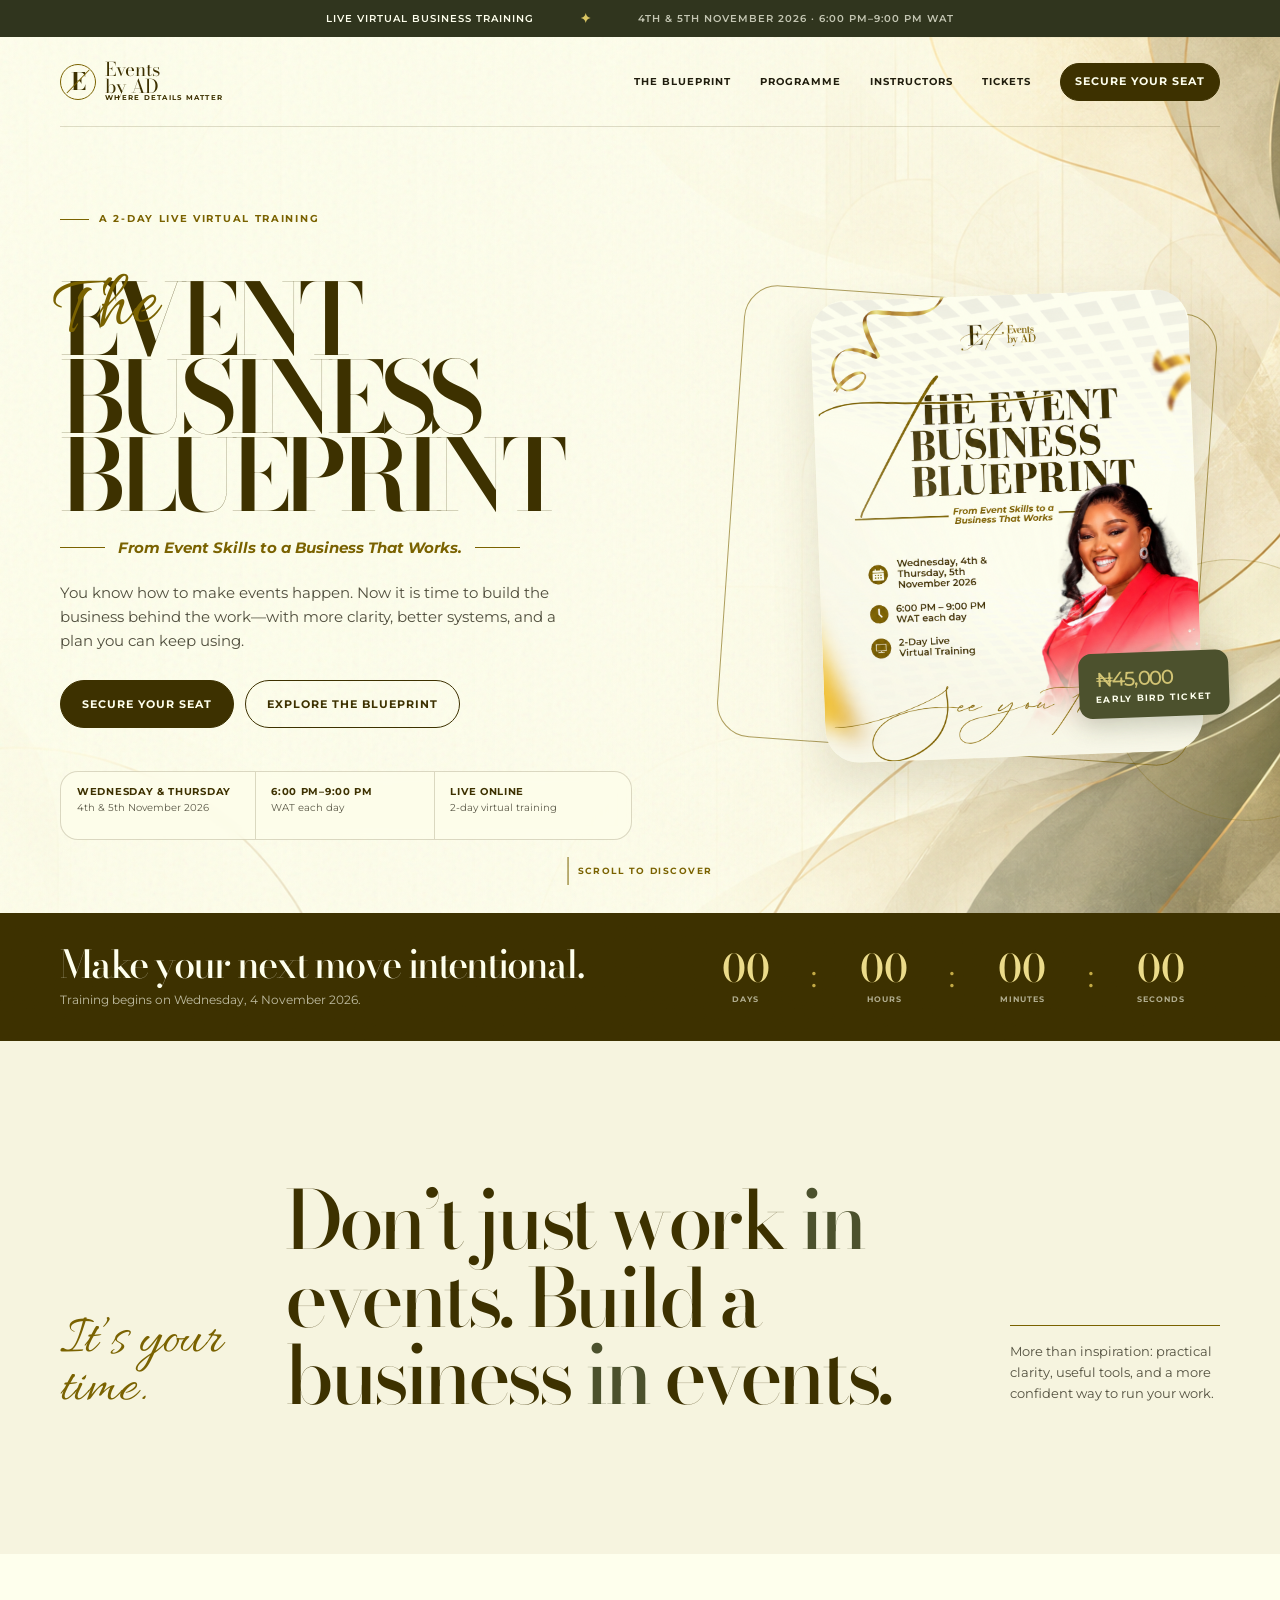
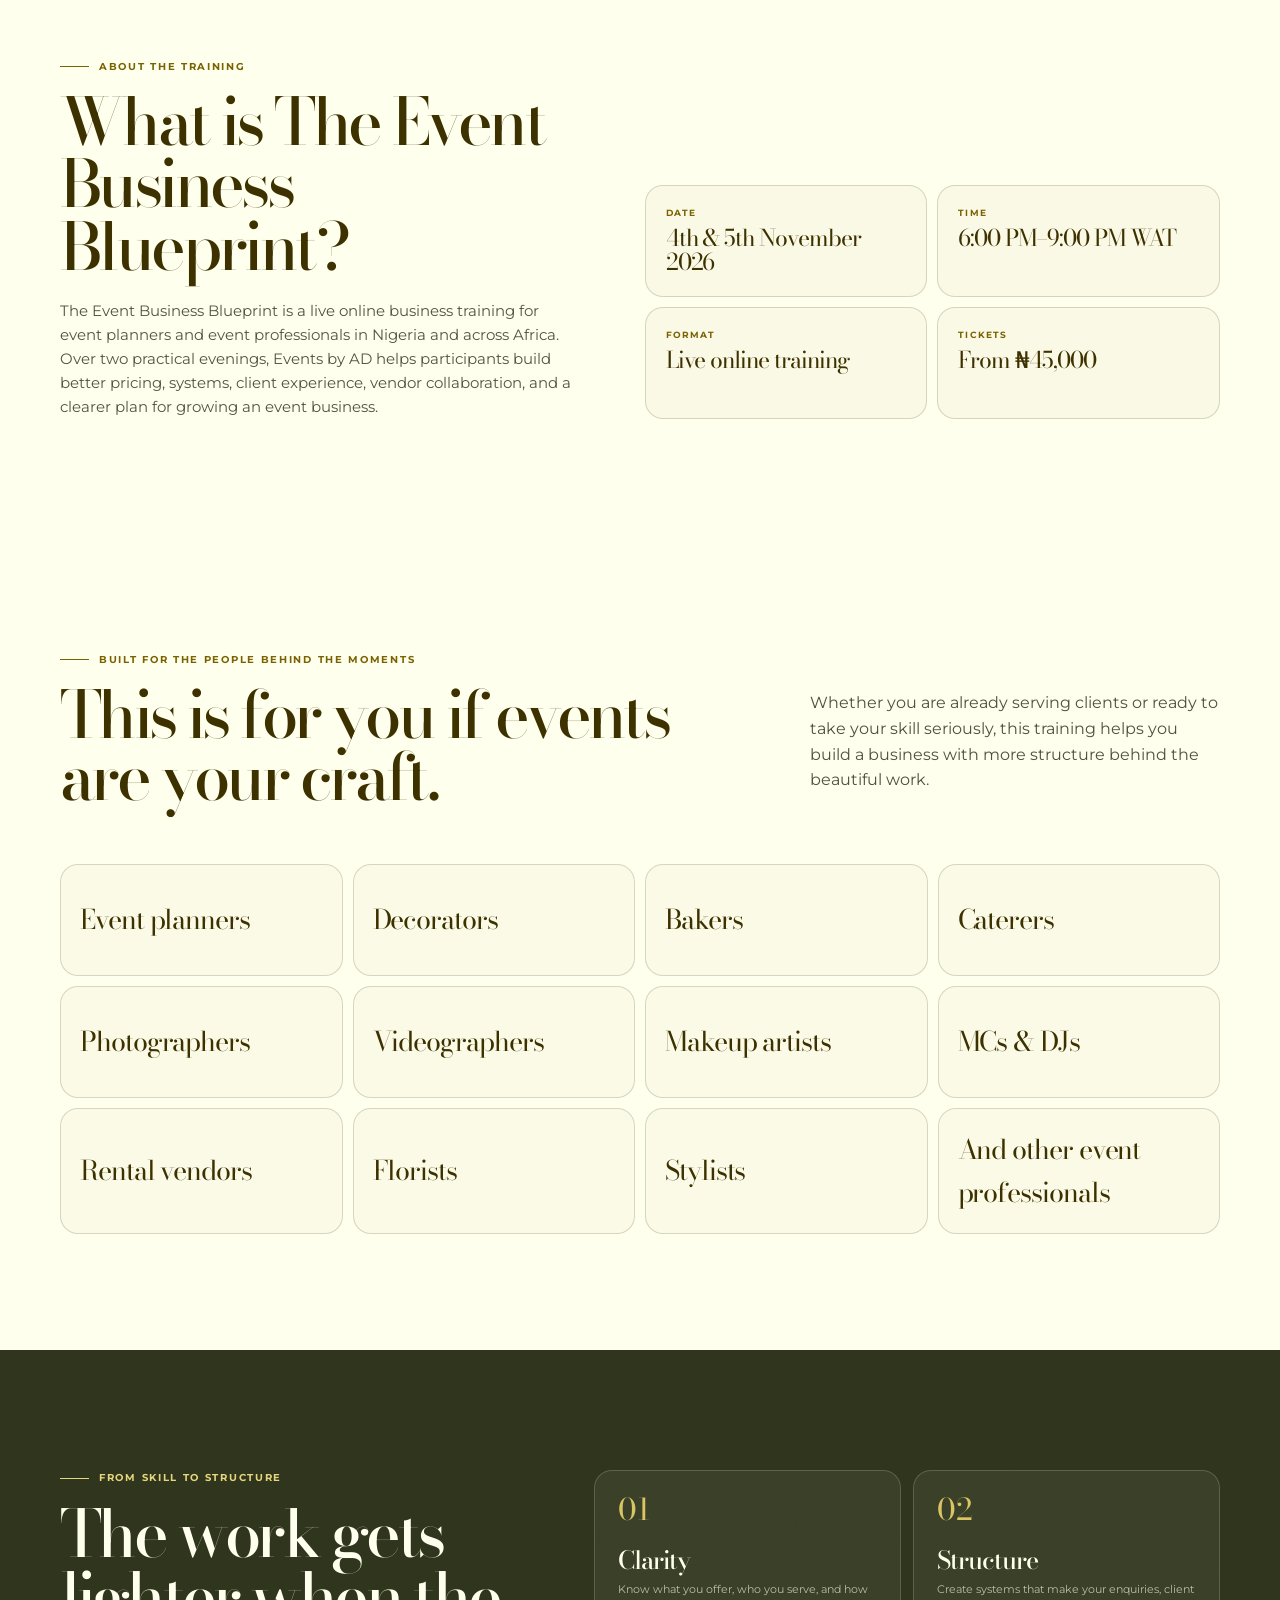
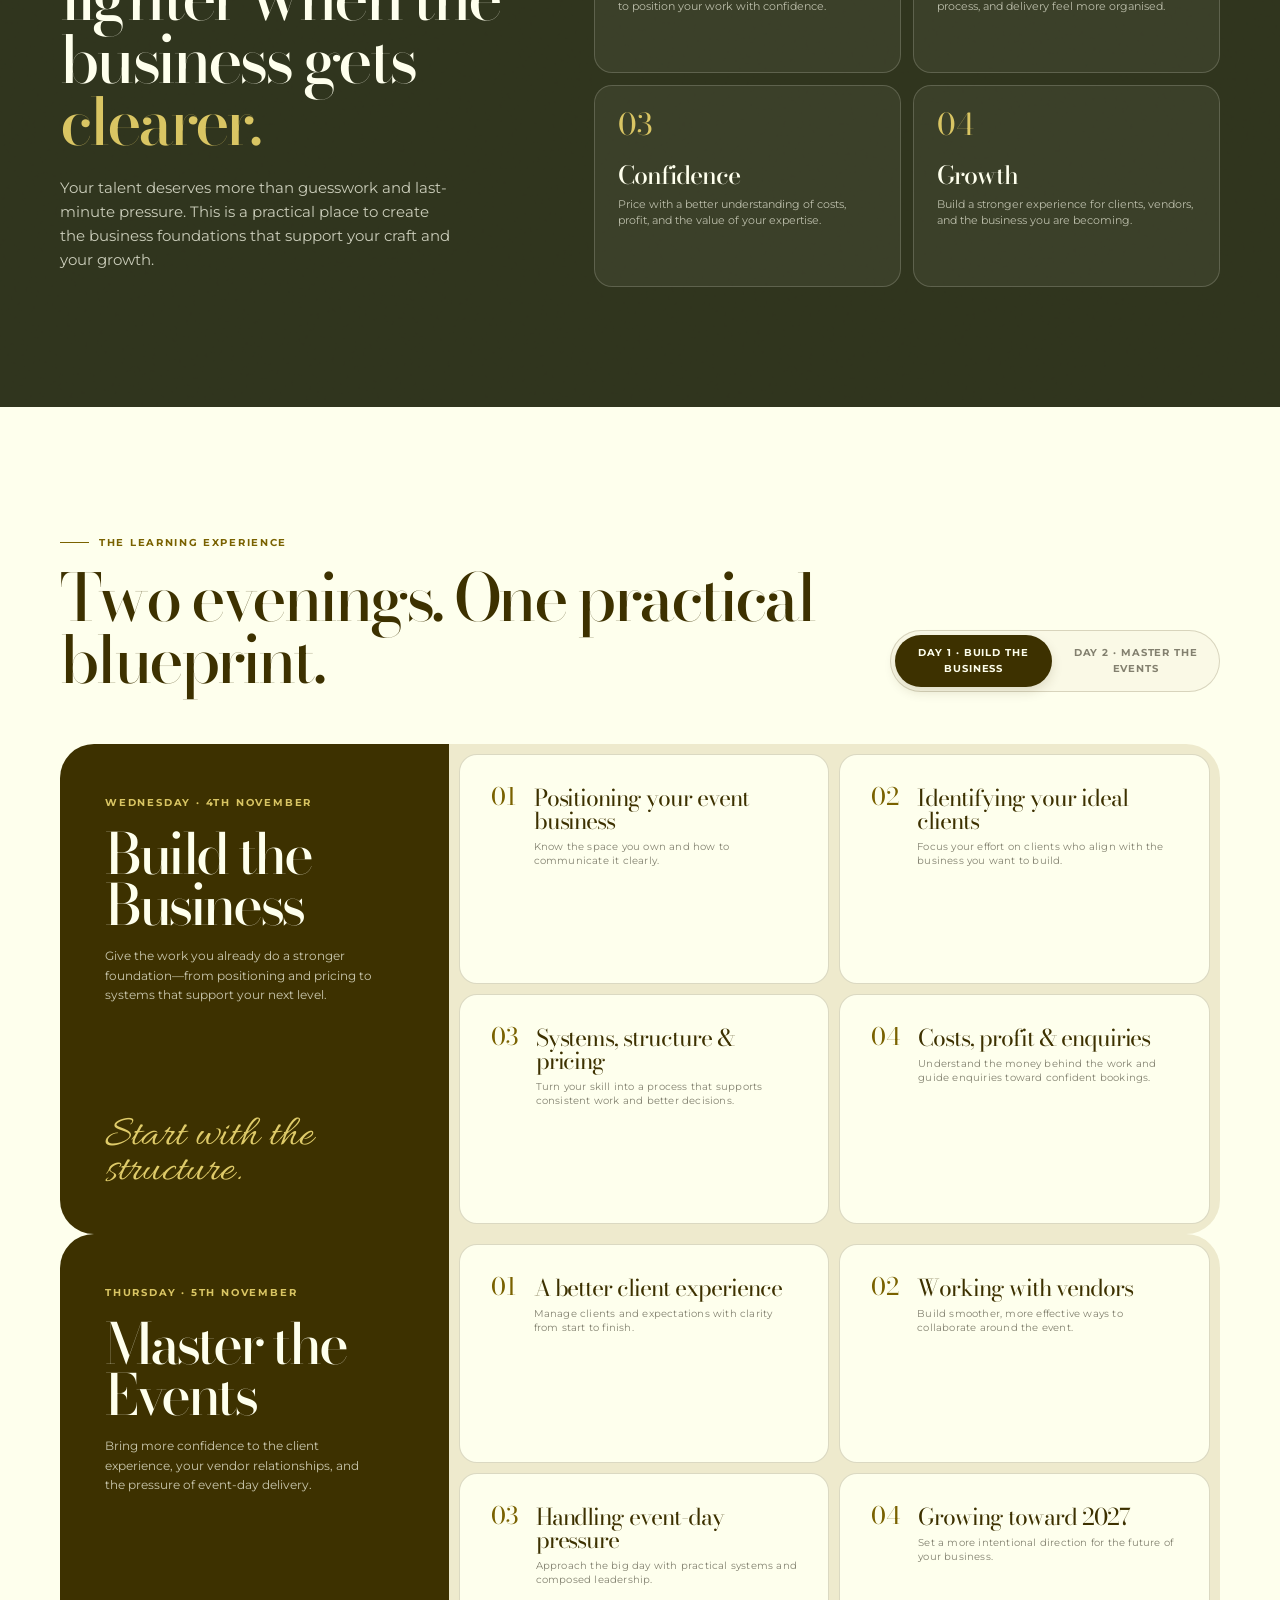
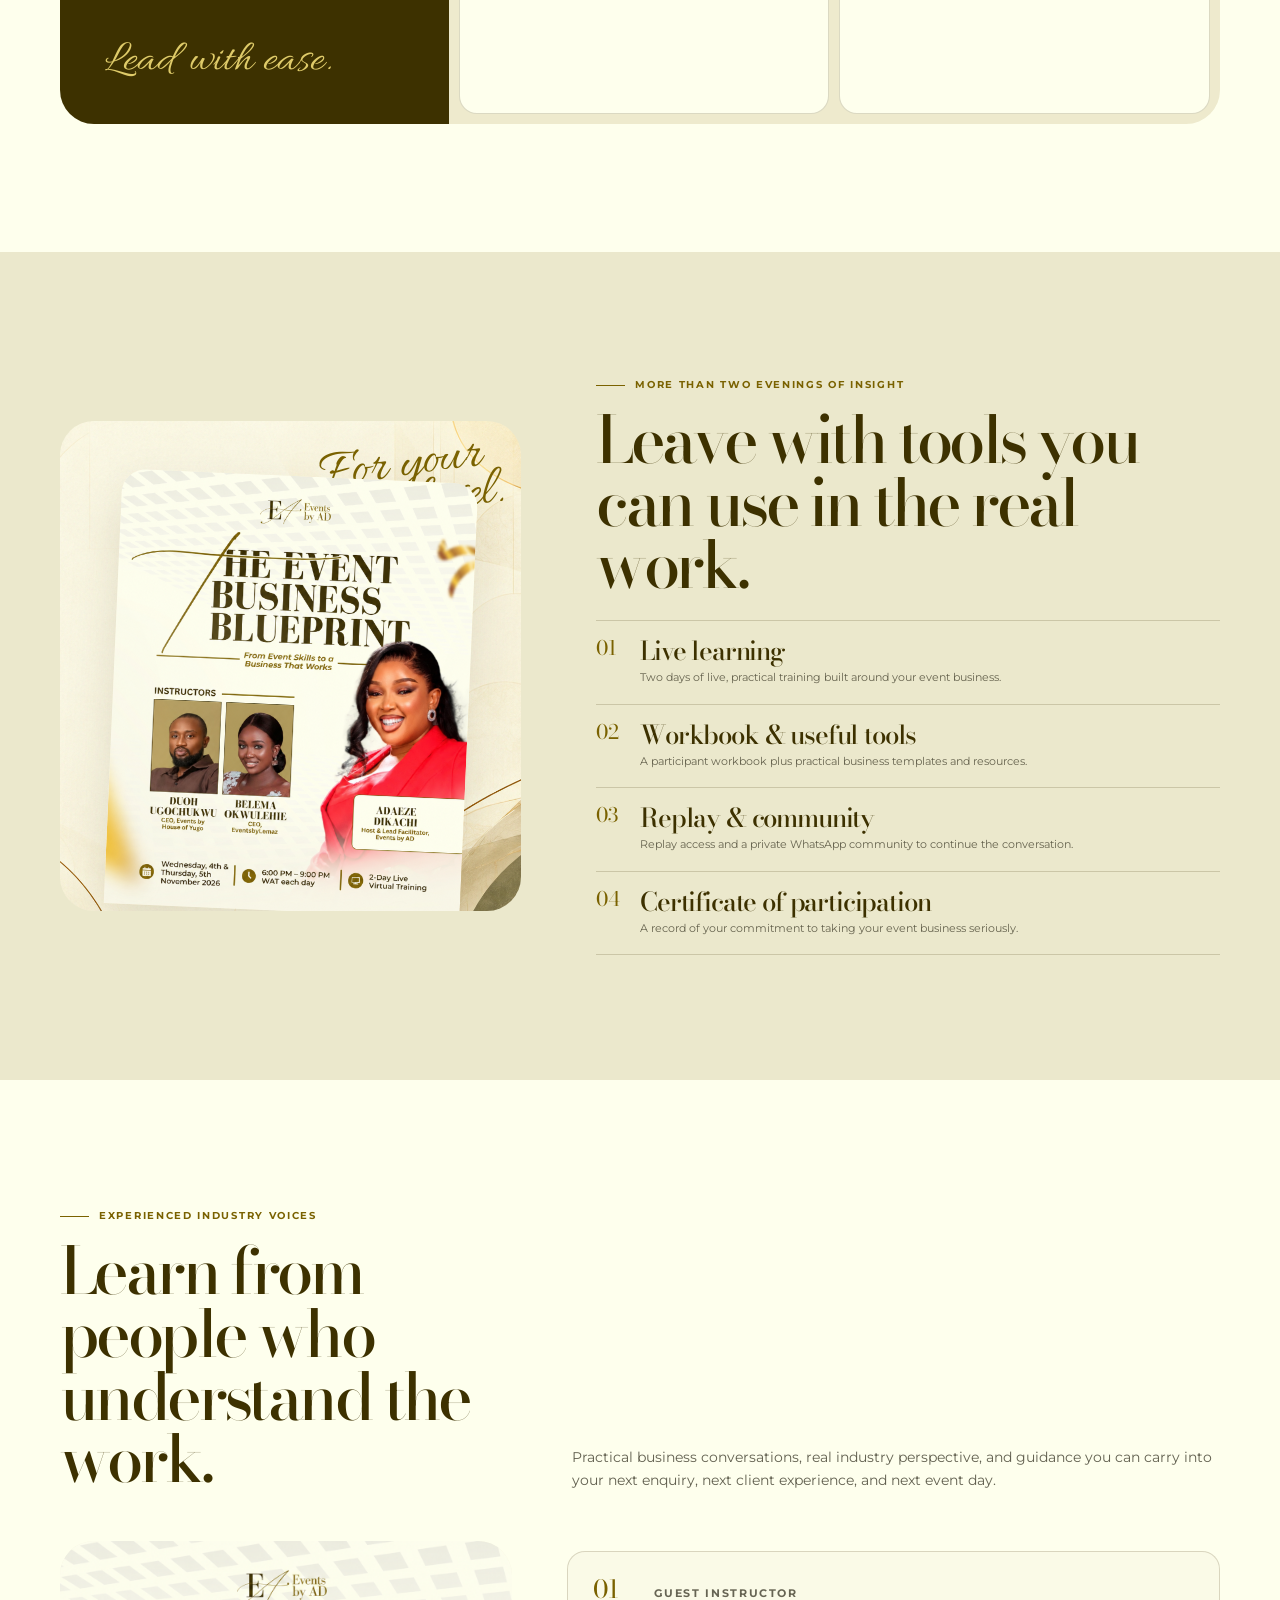
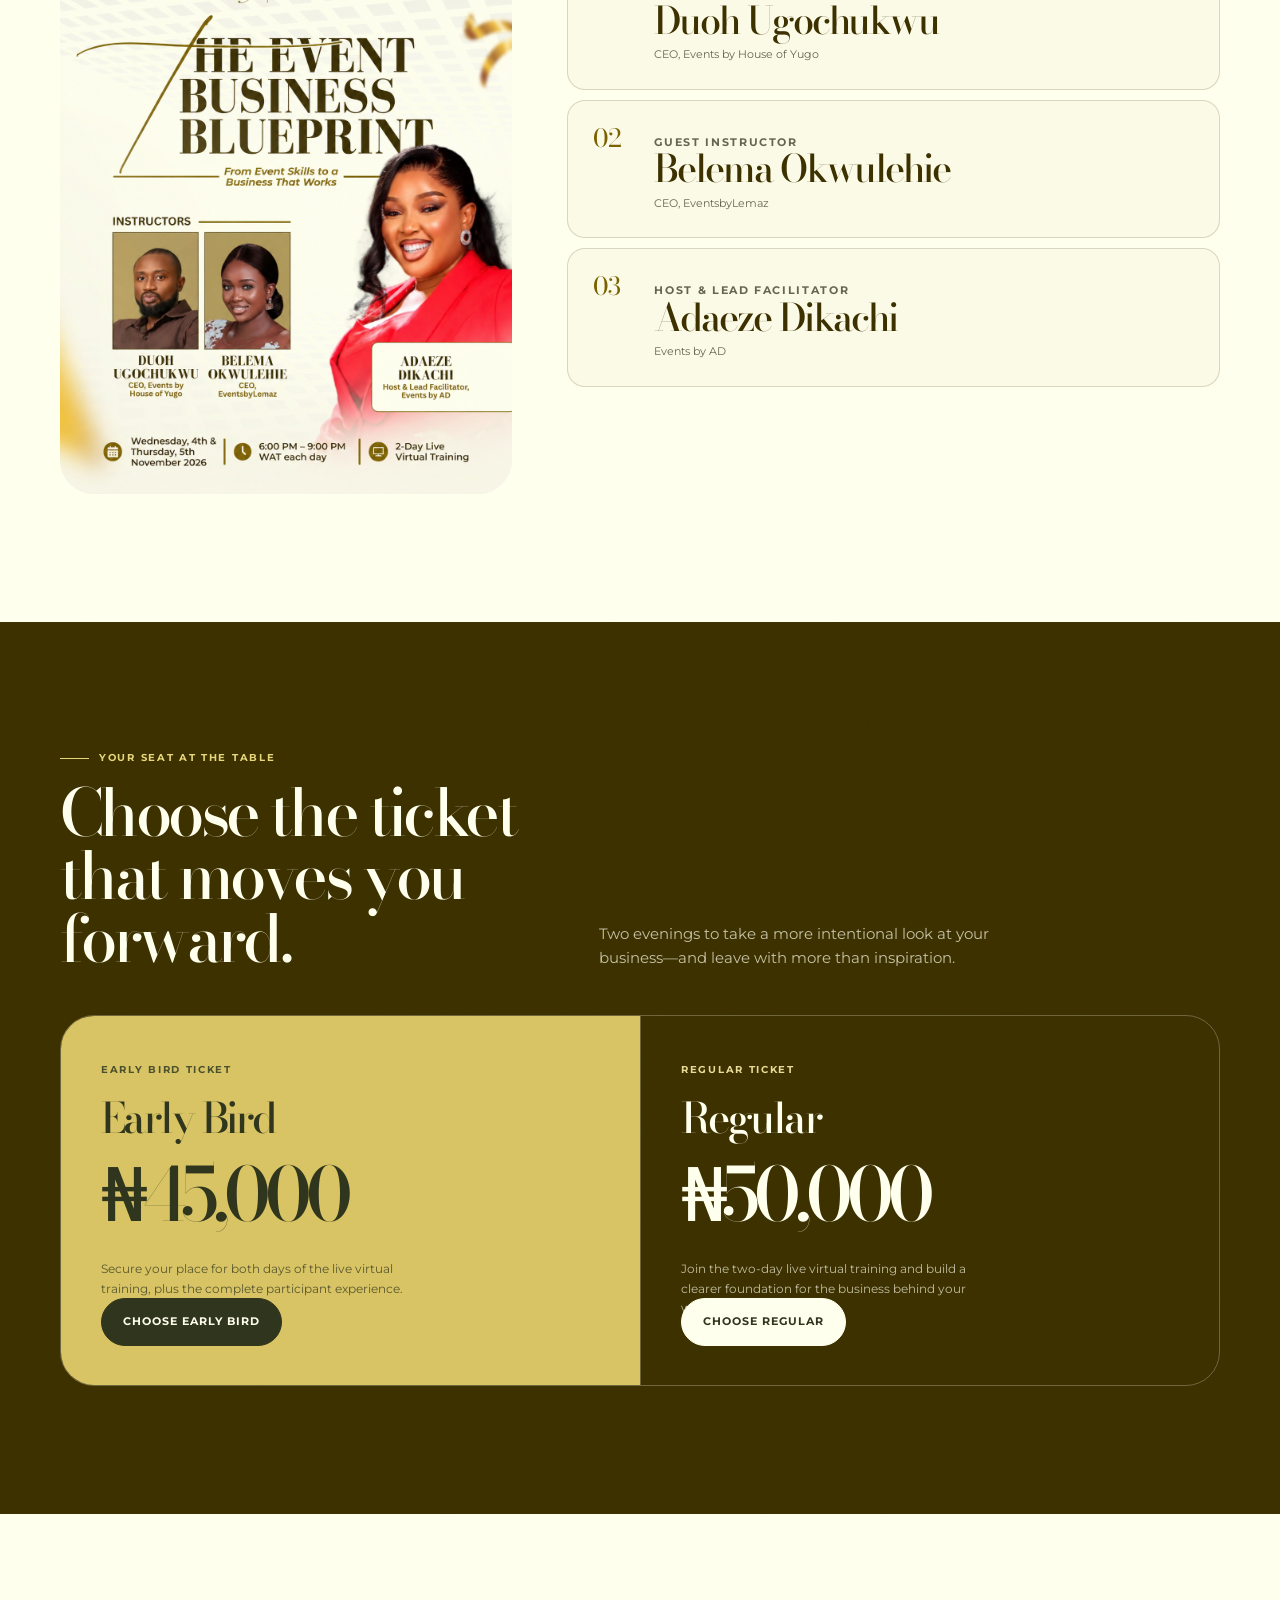
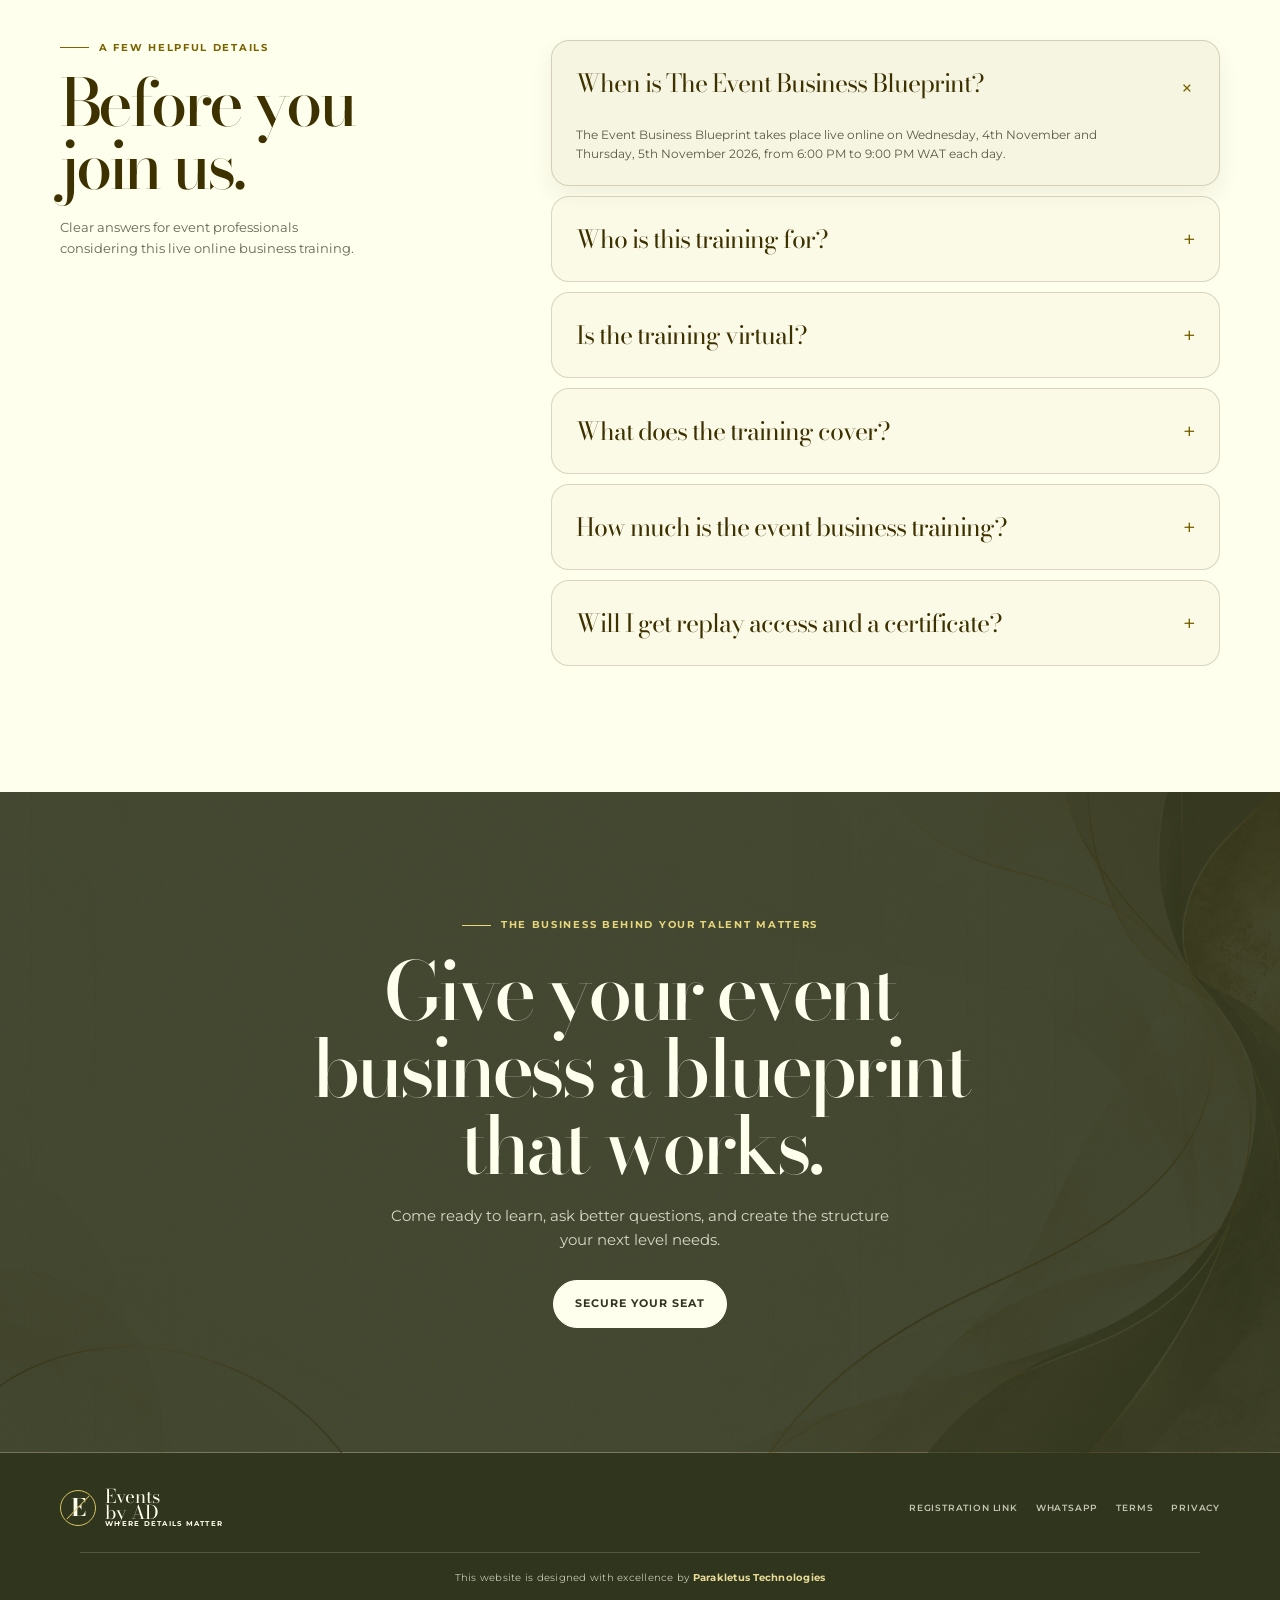
==== commit 387497e6: "Place footer credit below main footer content" ====
--- a/index.html
+++ b/index.html
@@ -295,12 +295,12 @@
       .final-cta .eyebrow { justify-content: center; color: #e7d77c; }
       .final-cta h2 { max-width: 780px; margin: 20px auto; color: var(--cream); font-size: clamp(47px, 6.4vw, 80px); }
       .final-cta p { max-width: 520px; margin: 0 auto 28px; color: rgba(254,255,237,.79); }
-      .footer { padding: 36px 0; background: var(--olive-deep); color: rgba(254,255,237,.72); }
-      .footer .wrap { display: flex; align-items: center; justify-content: space-between; gap: 20px; }
+      .footer { padding: 36px 0 20px; background: var(--olive-deep); color: rgba(254,255,237,.72); }
+      .footer-main { display: flex; align-items: center; justify-content: space-between; gap: 20px; }
       .footer .brand { color: var(--cream); }
       .footer .brand-mark { border-color: #d9c563; }
       .footer .brand-mark::after { border-color: #d9c563; }
-      .footer-credit { margin: 0; color: rgba(254,255,237,.72); font-size: 10px; line-height: 1.5; letter-spacing: .025em; text-align: center; }
+      .footer-credit { width: min(1120px, calc(100% - 48px)); margin: 25px auto 0; padding-top: 17px; border-top: 1px solid rgba(254,255,237,.16); color: rgba(254,255,237,.72); font-size: 10px; line-height: 1.5; letter-spacing: .025em; text-align: center; }
       .footer-credit a { color: #e8db97; font-weight: 700; text-decoration: none; }
       .footer-credit a:hover { color: var(--white); text-decoration: underline; }
       .footer-links { display: flex; flex-wrap: wrap; gap: 18px; font-size: 9px; font-weight: 600; letter-spacing: .09em; text-transform: uppercase; }
@@ -388,7 +388,7 @@
         .price-card .button { bottom: 30px; left: 30px; }
         .accordion-button { font-size: 22px; }
         .mobile-register { position: fixed; right: 0; bottom: 0; left: 0; z-index: 40; display: flex; align-items: center; justify-content: center; min-height: 65px; background: var(--brown); color: var(--cream); font-size: 10px; font-weight: 700; letter-spacing: .14em; text-transform: uppercase; }
-        .footer .wrap { align-items: flex-start; flex-direction: column; }
+        .footer-main { align-items: flex-start; flex-direction: column; }
       }
       @media (prefers-reduced-motion: reduce) { *, *::before, *::after { scroll-behavior: auto !important; transition-duration: .01ms !important; animation-duration: .01ms !important; animation-iteration-count: 1 !important; } .ticker-track { animation: none; } .ticker-group:last-child { display: none; } }
     </style>
@@ -468,7 +468,7 @@
 
       <section class="final-cta grain" id="register" aria-labelledby="final-heading"><div class="wrap reveal"><span class="eyebrow">The business behind your talent matters</span><h2 id="final-heading">Give your event business a blueprint that works.</h2><p>Come ready to learn, ask better questions, and create the structure your next level needs.</p><a class="button button--light registration-link" href="#tickets">Secure your seat</a></div></section>
     </main>
-    <footer class="footer"><div class="wrap"><a class="brand" href="#top" aria-label="Back to top"><span class="brand-mark">E</span><span class="brand-copy">Events<br />by AD<small>Where details matter</small></span></a><p class="footer-credit">This website is designed with excellence by <a href="https://www.parakletushub.com" target="_blank" rel="noopener noreferrer">Parakletus Technologies</a></p><div class="footer-links"><a href="#register">Registration link</a><a href="#register">WhatsApp</a><a href="terms.html">Terms</a><a href="privacy.html">Privacy</a></div></div></footer>
+    <footer class="footer"><div class="wrap footer-main"><a class="brand" href="#top" aria-label="Back to top"><span class="brand-mark">E</span><span class="brand-copy">Events<br />by AD<small>Where details matter</small></span></a><div class="footer-links"><a href="#register">Registration link</a><a href="#register">WhatsApp</a><a href="terms.html">Terms</a><a href="privacy.html">Privacy</a></div></div><p class="footer-credit">This website is designed with excellence by <a href="https://www.parakletushub.com" target="_blank" rel="noopener noreferrer">Parakletus Technologies</a></p></footer>
     <a class="mobile-register registration-link" href="#tickets">Secure your seat · ₦45,000 early bird</a><div class="toast" role="status" aria-live="polite"></div>
 
     <script>
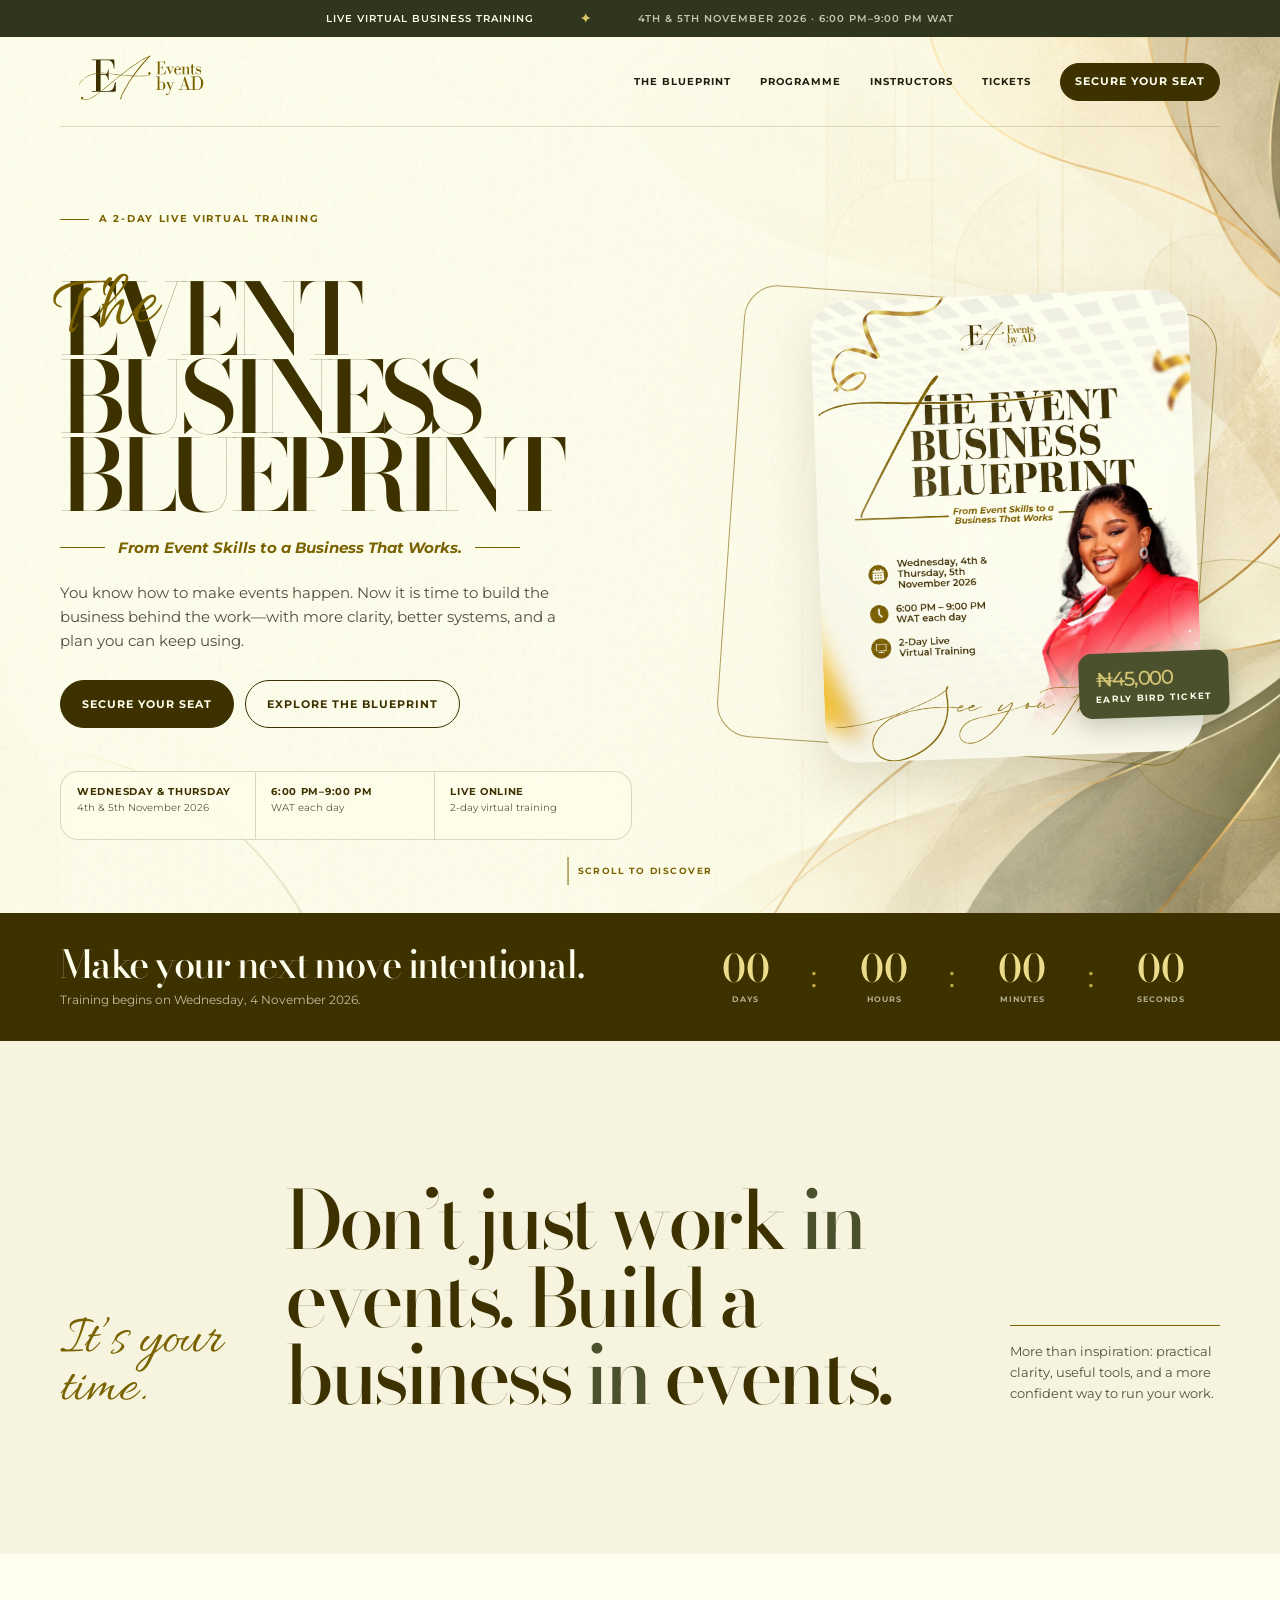
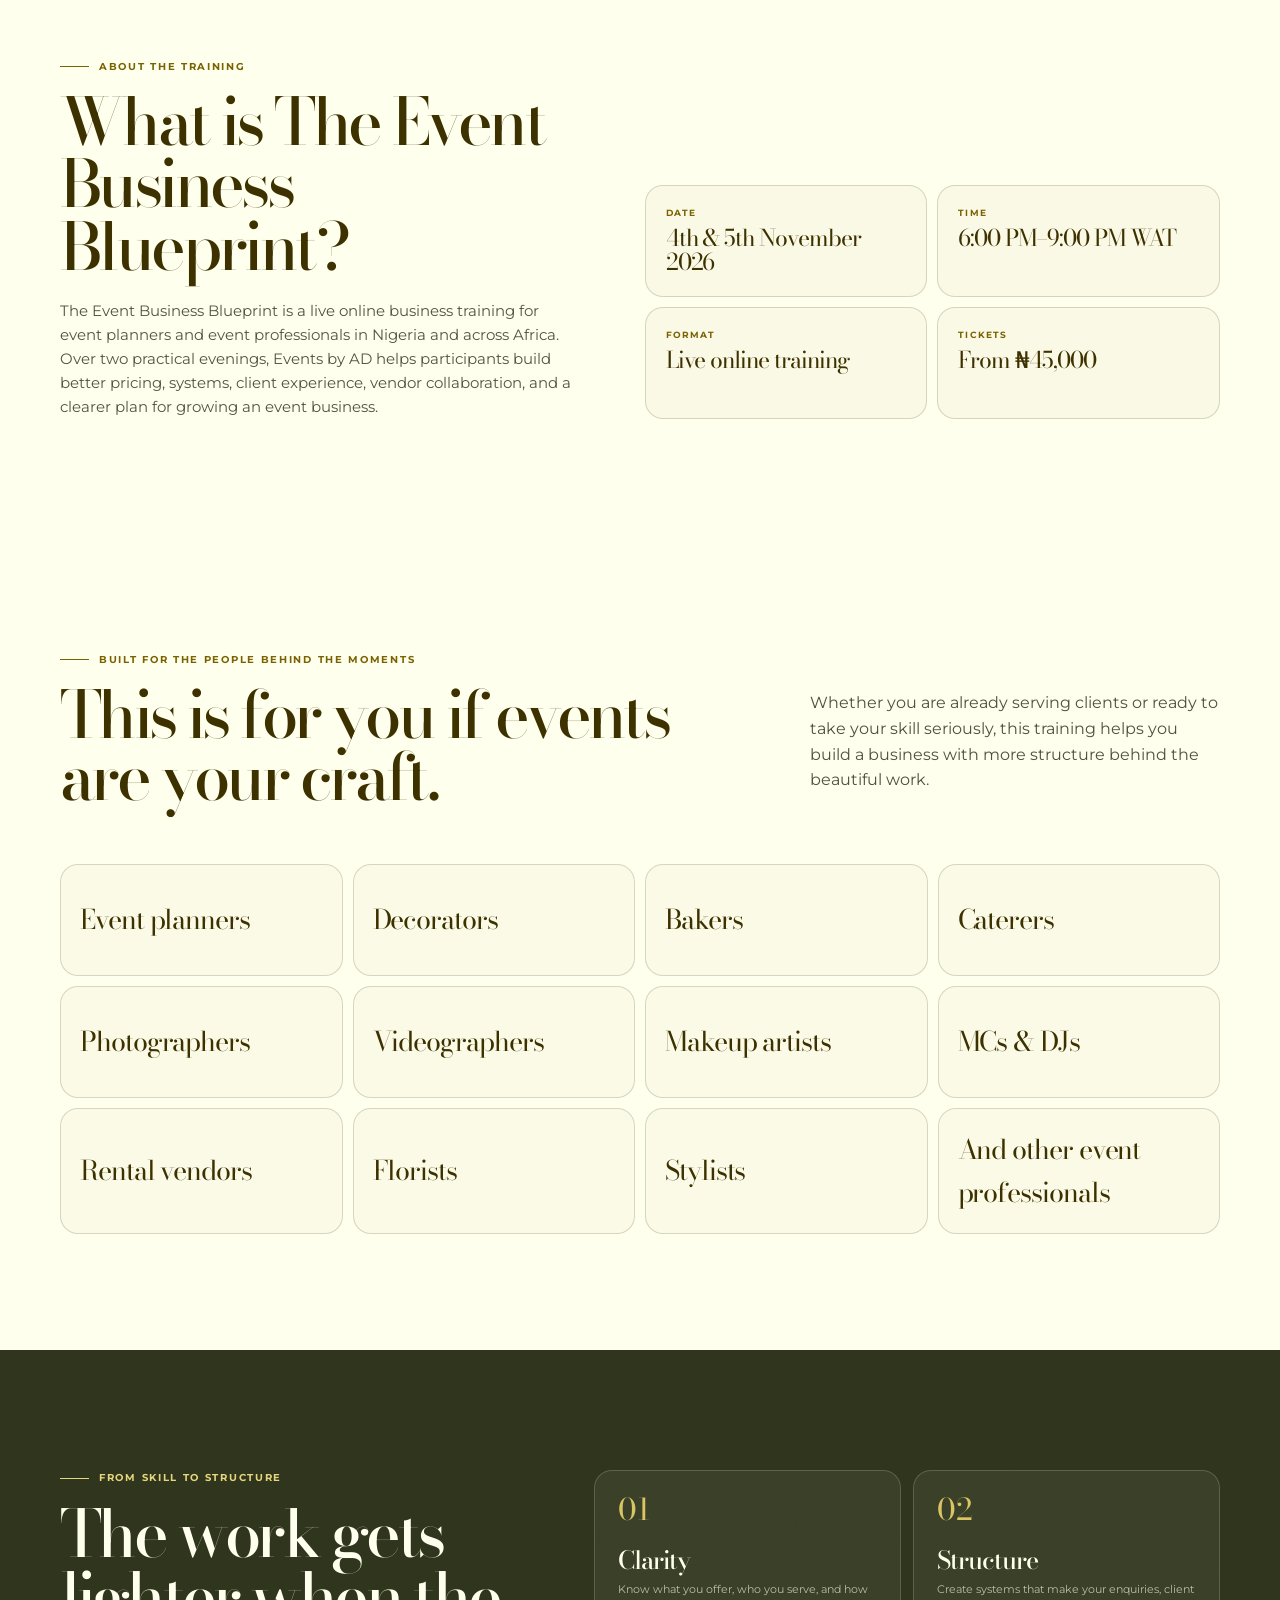
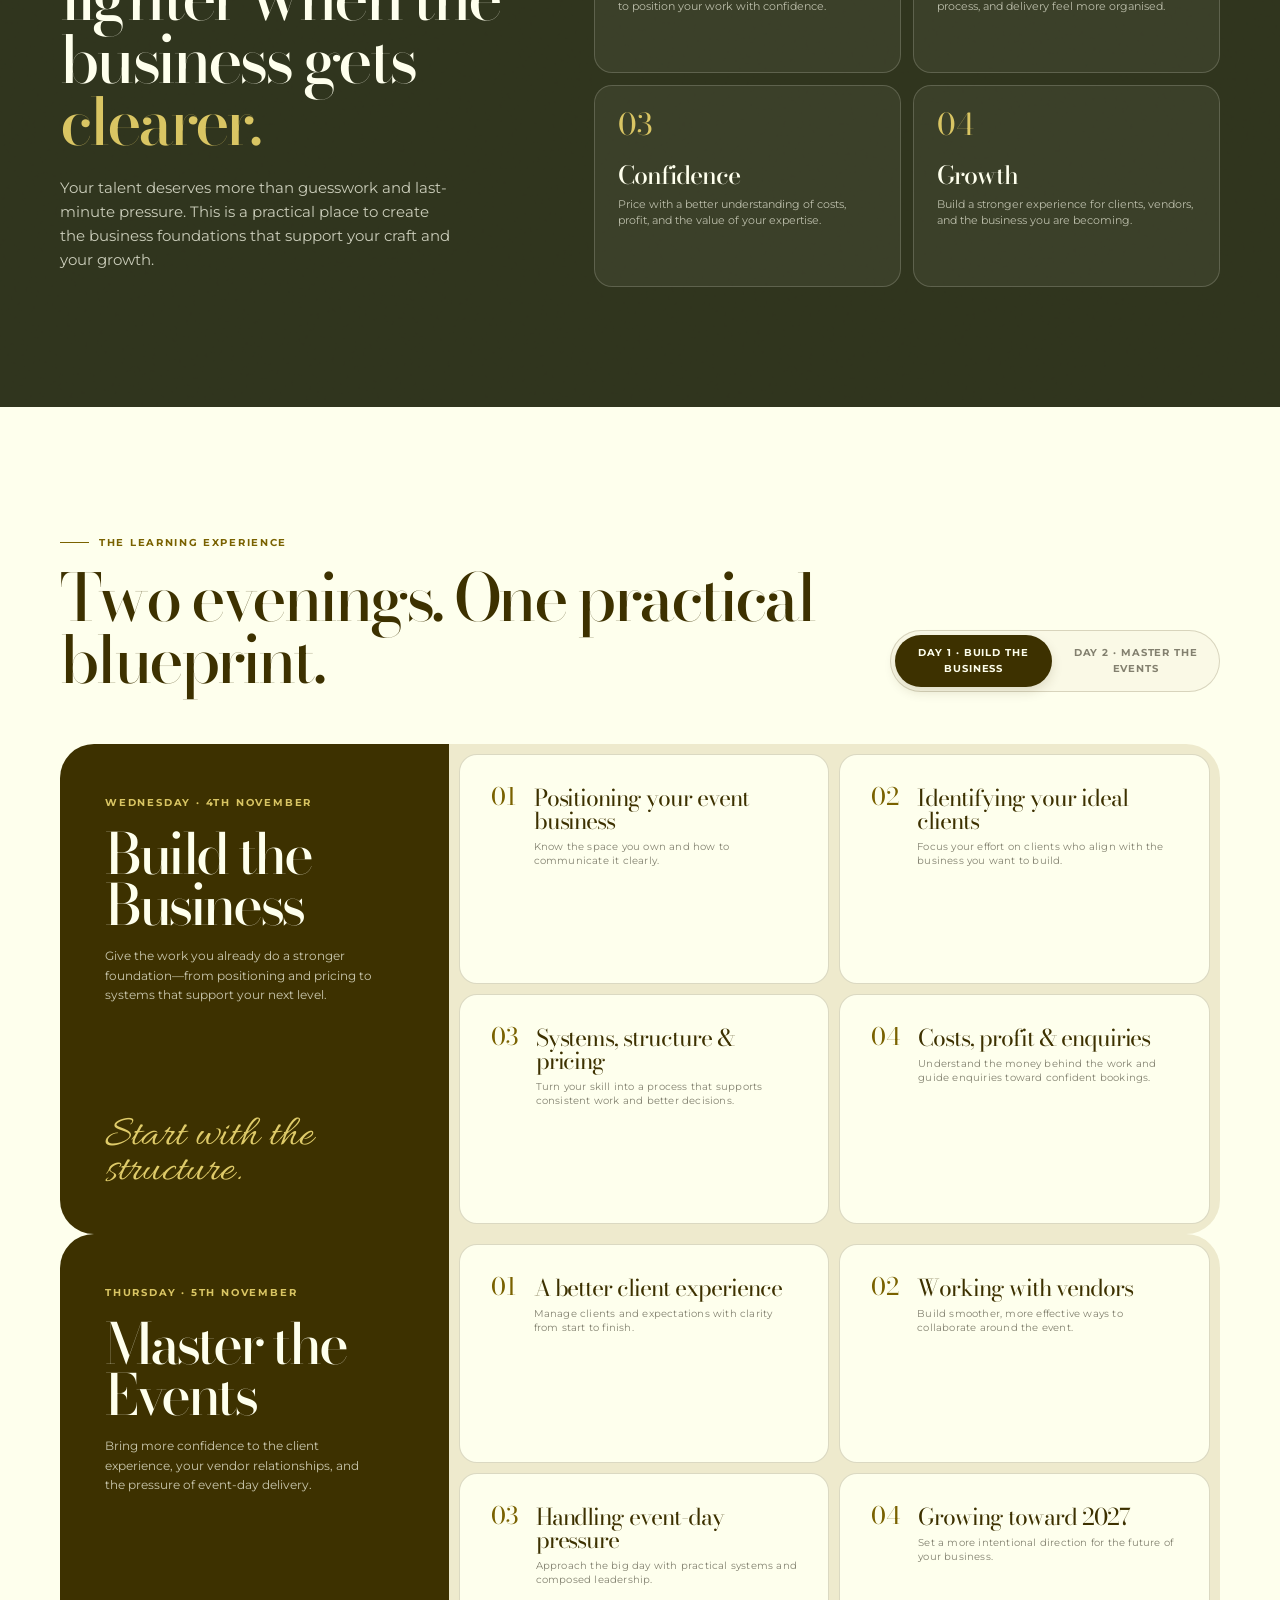
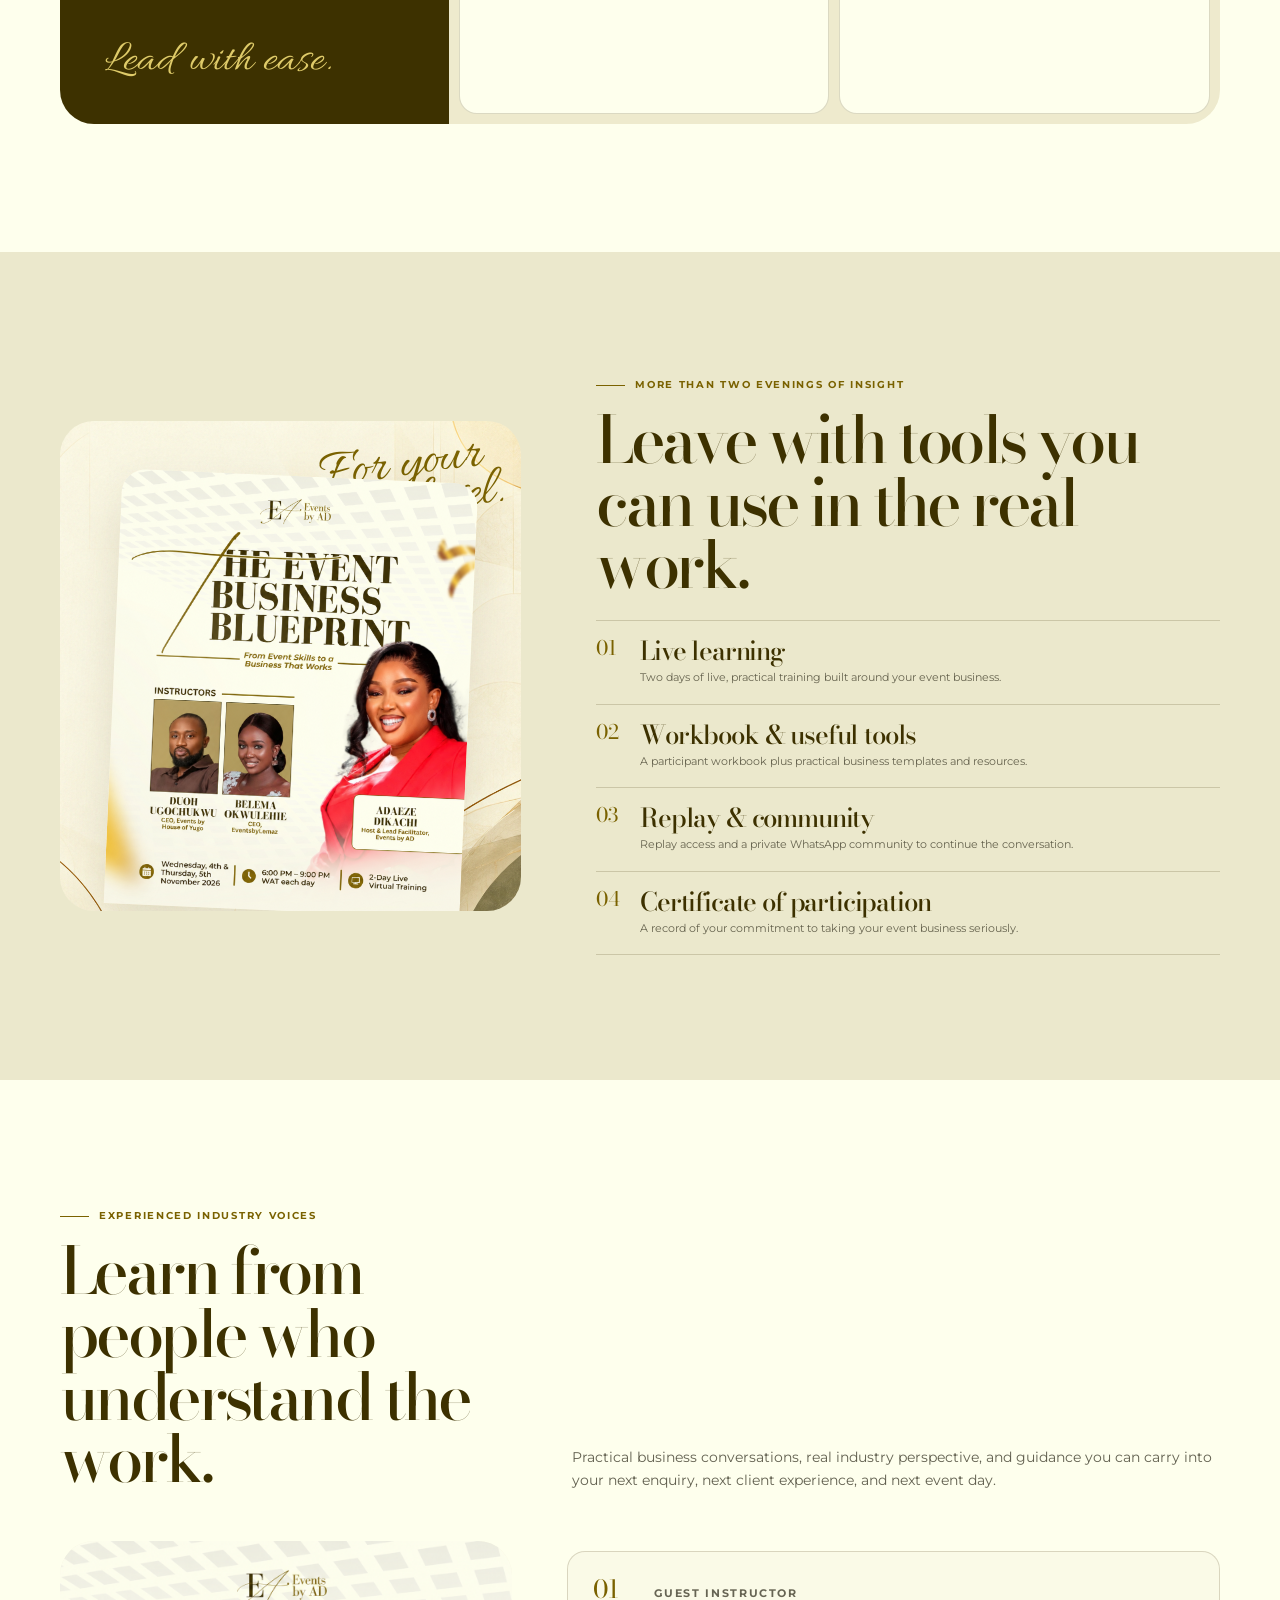
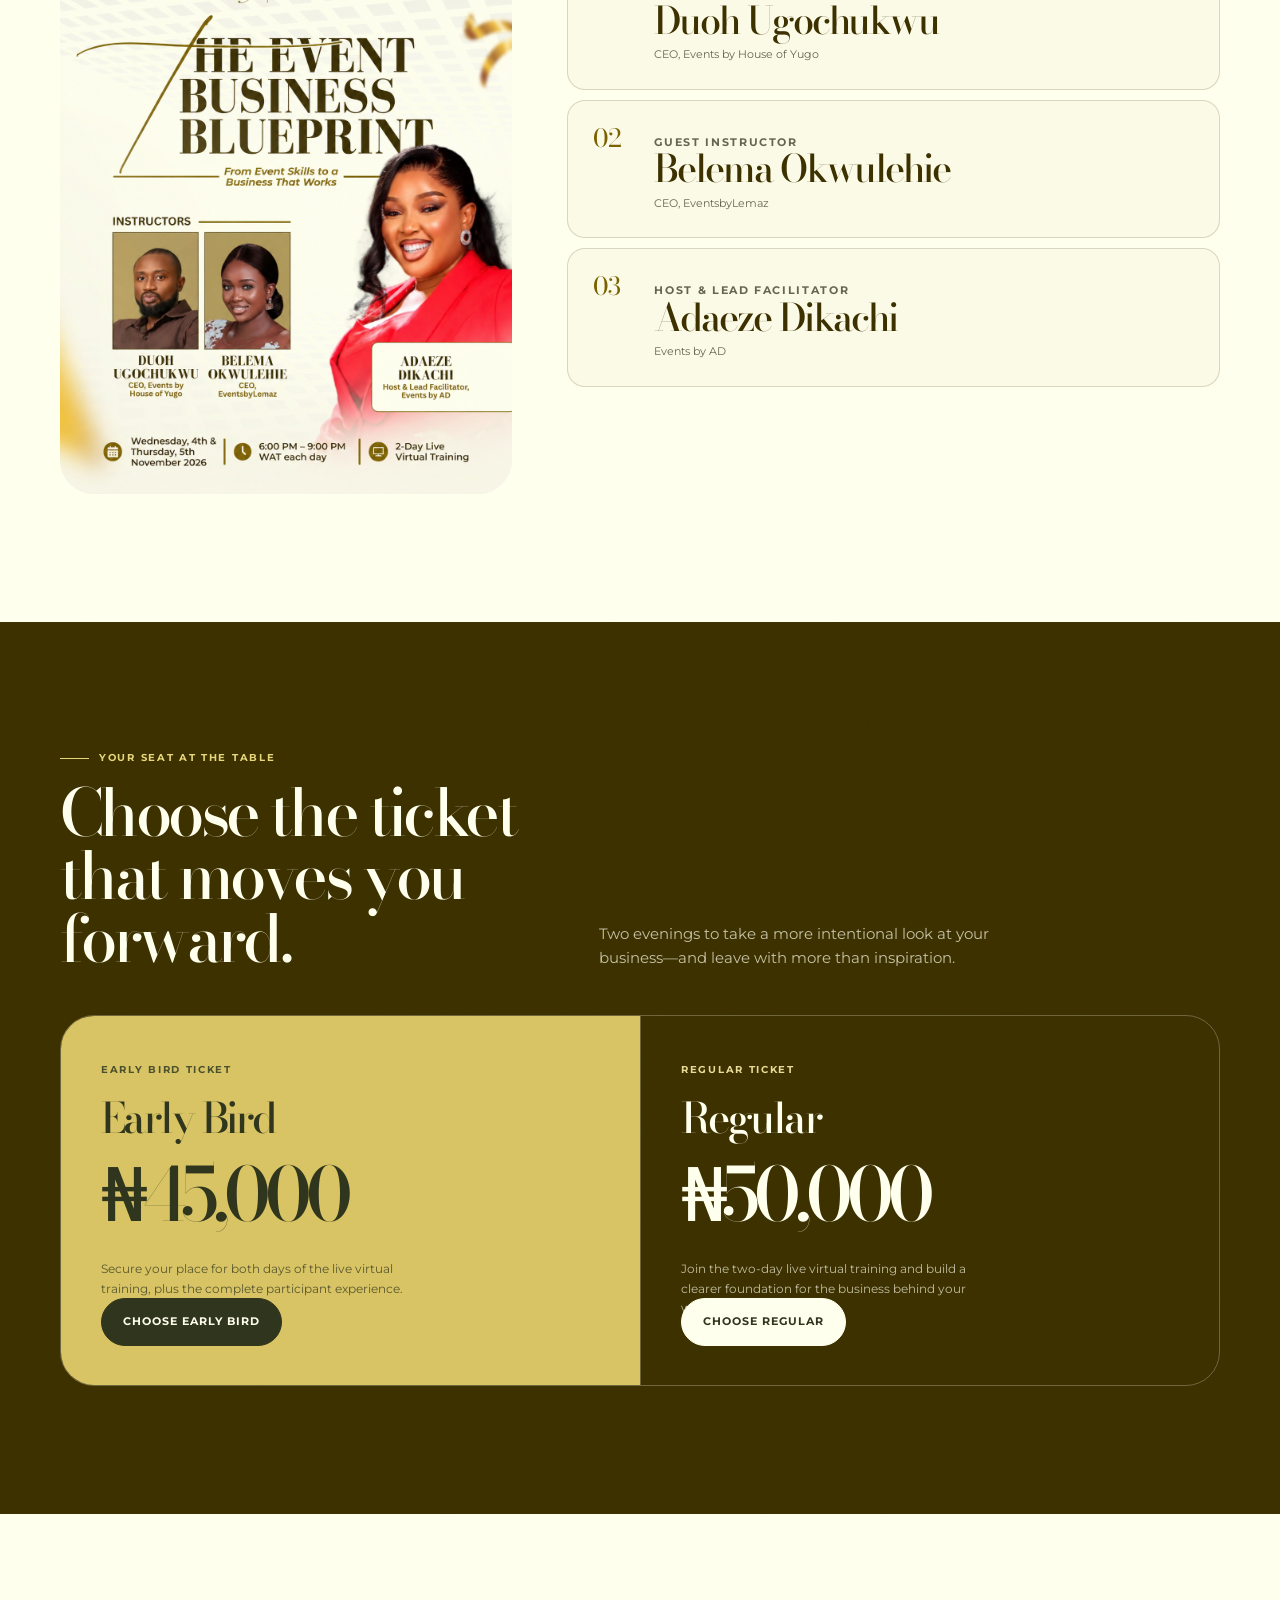
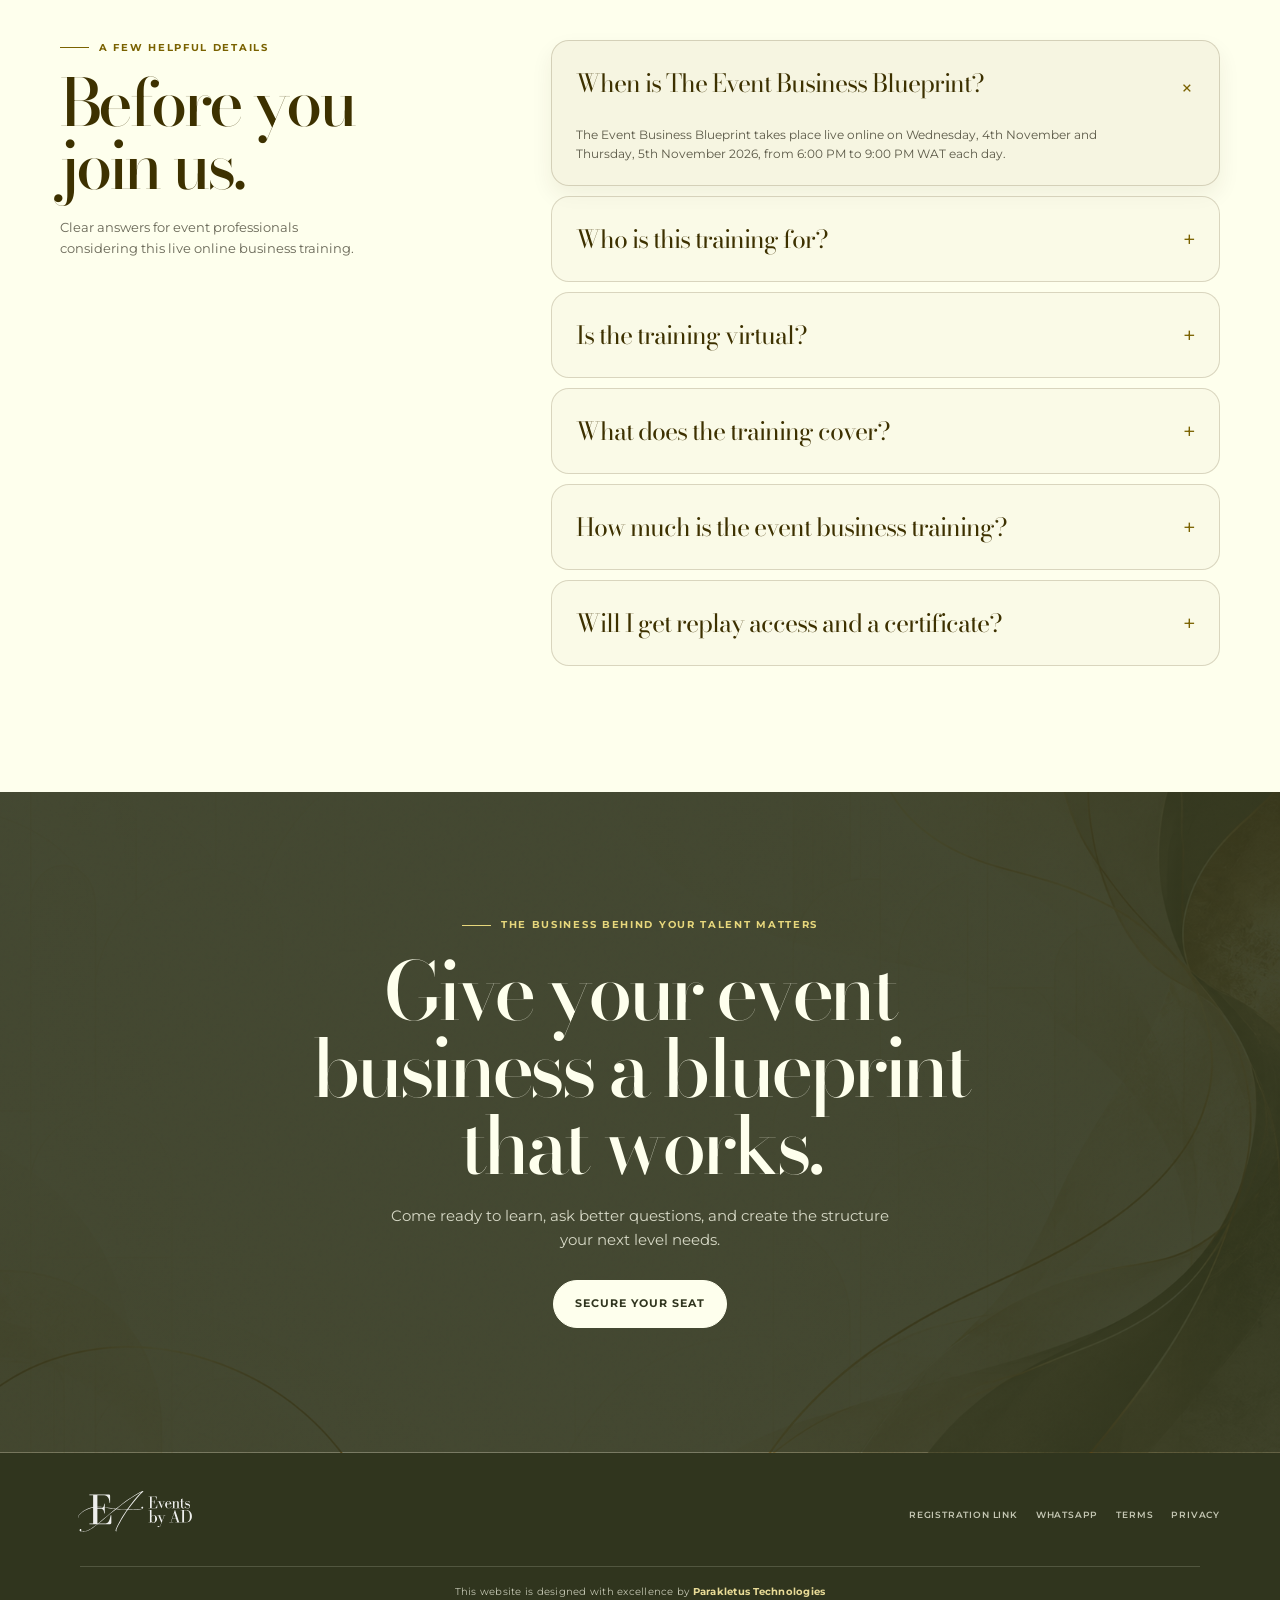
==== commit e0106cd2: "Use supplied Events by AD logo assets" ====
--- a/index.html
+++ b/index.html
@@ -23,7 +23,7 @@
     <meta name="twitter:description" content="Live virtual business training for event professionals on 4–5 November 2026." />
     <meta name="twitter:image" content="assets/event-blueprint-host-november-2026.png" />
     <title>The Event Business Blueprint 2026 | Virtual Training for Event Professionals | Events by AD</title>
-    <link rel="icon" href="data:image/svg+xml,%3Csvg xmlns='http://www.w3.org/2000/svg' viewBox='0 0 64 64'%3E%3Crect width='64' height='64' rx='32' fill='%233d3100'/%3E%3Ctext x='32' y='43' text-anchor='middle' font-family='Georgia,serif' font-size='35' font-weight='bold' fill='%23feffed'%3EE%3C/text%3E%3C/svg%3E" />
+    <link rel="icon" href="assets/events-by-ad-monogram.png" />
     <link rel="preconnect" href="https://fonts.googleapis.com" />
     <link rel="preconnect" href="https://fonts.gstatic.com" crossorigin />
     <link href="https://fonts.googleapis.com/css2?family=Allura&family=Bodoni+Moda:opsz,wght@6..96,400;6..96,500;6..96,600;6..96,700&family=Montserrat:wght@400;500;600;700&display=swap" rel="stylesheet" />
@@ -131,11 +131,9 @@
       @keyframes ticker-scroll { to { transform: translateX(-50%); } }
       .site-header { position: absolute; top: 37px; right: 0; left: 0; z-index: 20; }
       .nav { display: flex; align-items: center; justify-content: space-between; min-height: 90px; border-bottom: 1px solid rgba(61, 49, 0, .16); }
-      .brand { display: flex; align-items: center; gap: 9px; color: var(--brown); }
-      .brand-mark { position: relative; display: inline-flex; align-items: center; justify-content: center; width: 36px; height: 36px; border: 1px solid var(--gold); border-radius: 50%; font-family: var(--display); font-size: 24px; font-weight: 700; line-height: 1; }
-      .brand-mark::after { position: absolute; width: 32px; border-top: 1px solid var(--gold); content: ""; transform: rotate(-46deg); }
-      .brand-copy { font-family: var(--display); font-size: 19px; line-height: .85; }
-      .brand-copy small { display: block; font-family: var(--body); font-size: 7px; font-weight: 700; letter-spacing: .18em; text-transform: uppercase; }
+      .brand { display: inline-flex; align-items: center; color: var(--brown); }
+      .brand-logo { display: block; width: 164px; height: 56px; overflow: hidden; }
+      .brand-logo img { display: block; width: 100%; height: 100%; object-fit: cover; object-position: center 52%; }
       .nav-links { display: flex; align-items: center; gap: 29px; font-size: 10px; font-weight: 700; letter-spacing: .1em; text-transform: uppercase; }
       .nav-links a { position: relative; padding: 7px 0; }
       .nav-links a:not(.button)::after { position: absolute; right: 0; bottom: 0; left: 0; height: 1px; background: var(--gold); content: ""; transform: scaleX(0); transform-origin: right; transition: transform .25s ease; }
@@ -298,8 +296,7 @@
       .footer { padding: 36px 0 20px; background: var(--olive-deep); color: rgba(254,255,237,.72); }
       .footer-main { display: flex; align-items: center; justify-content: space-between; gap: 20px; }
       .footer .brand { color: var(--cream); }
-      .footer .brand-mark { border-color: #d9c563; }
-      .footer .brand-mark::after { border-color: #d9c563; }
+      .footer .brand-logo { width: 151px; height: 52px; filter: brightness(0) invert(1); opacity: .92; }
       .footer-credit { width: min(1120px, calc(100% - 48px)); margin: 25px auto 0; padding-top: 17px; border-top: 1px solid rgba(254,255,237,.16); color: rgba(254,255,237,.72); font-size: 10px; line-height: 1.5; letter-spacing: .025em; text-align: center; }
       .footer-credit a { color: #e8db97; font-weight: 700; text-decoration: none; }
       .footer-credit a:hover { color: var(--white); text-decoration: underline; }
@@ -347,7 +344,8 @@
         .ticker-group { gap: 16px; padding: 0 18px; font-size: 8px; }
         .site-header { top: 32px; }
         .nav-links { inset: 107px 8px auto; }
-        .brand-copy { font-size: 17px; }
+        .brand-logo { width: 126px; height: 45px; }
+        .footer .brand-logo { width: 139px; height: 48px; }
         .hero { padding-top: 131px; }
         .hero h1 { margin-top: 18px; font-size: clamp(52px, 15.4vw, 70px); }
         .hero h1 .script { height: 24px; font-size: 66px; }
@@ -397,7 +395,7 @@
     <div class="topline"><span class="sr-only">Live virtual business training. 4th and 5th November 2026, 6:00 PM to 9:00 PM WAT.</span><div class="ticker-track" aria-hidden="true"><div class="ticker-group"><span>Live virtual business training</span><b class="ticker-separator">✦</b><span>4th &amp; 5th November 2026 · 6:00 PM–9:00 PM WAT</span></div><div class="ticker-group"><span>Live virtual business training</span><b class="ticker-separator">✦</b><span>4th &amp; 5th November 2026 · 6:00 PM–9:00 PM WAT</span></div></div></div>
     <header class="site-header">
       <div class="wrap nav">
-        <a class="brand" href="#top" aria-label="Events by AD, home"><span class="brand-mark">E</span><span class="brand-copy">Events<br />by AD<small>Where details matter</small></span></a>
+        <a class="brand" href="#top" aria-label="Events by AD, home"><picture class="brand-logo"><source srcset="assets/events-by-ad-logo.svg" type="image/svg+xml" /><img src="assets/events-by-ad-logo.png" alt="" /></picture></a>
         <button class="menu-button" type="button" aria-label="Open menu" aria-expanded="false"><span></span><span></span><span></span></button>
         <nav class="nav-links" aria-label="Primary navigation">
           <a href="#blueprint">The blueprint</a><a href="#programme">Programme</a><a href="#instructors">Instructors</a><a href="#tickets">Tickets</a><a class="button registration-link" href="#tickets">Secure your seat</a>
@@ -468,7 +466,7 @@
 
       <section class="final-cta grain" id="register" aria-labelledby="final-heading"><div class="wrap reveal"><span class="eyebrow">The business behind your talent matters</span><h2 id="final-heading">Give your event business a blueprint that works.</h2><p>Come ready to learn, ask better questions, and create the structure your next level needs.</p><a class="button button--light registration-link" href="#tickets">Secure your seat</a></div></section>
     </main>
-    <footer class="footer"><div class="wrap footer-main"><a class="brand" href="#top" aria-label="Back to top"><span class="brand-mark">E</span><span class="brand-copy">Events<br />by AD<small>Where details matter</small></span></a><div class="footer-links"><a href="#register">Registration link</a><a href="#register">WhatsApp</a><a href="terms.html">Terms</a><a href="privacy.html">Privacy</a></div></div><p class="footer-credit">This website is designed with excellence by <a href="https://www.parakletushub.com" target="_blank" rel="noopener noreferrer">Parakletus Technologies</a></p></footer>
+    <footer class="footer"><div class="wrap footer-main"><a class="brand" href="#top" aria-label="Back to top"><picture class="brand-logo"><source srcset="assets/events-by-ad-logo.svg" type="image/svg+xml" /><img src="assets/events-by-ad-logo.png" alt="" /></picture></a><div class="footer-links"><a href="#register">Registration link</a><a href="#register">WhatsApp</a><a href="terms.html">Terms</a><a href="privacy.html">Privacy</a></div></div><p class="footer-credit">This website is designed with excellence by <a href="https://www.parakletushub.com" target="_blank" rel="noopener noreferrer">Parakletus Technologies</a></p></footer>
     <a class="mobile-register registration-link" href="#tickets">Secure your seat · ₦45,000 early bird</a><div class="toast" role="status" aria-live="polite"></div>
 
     <script>
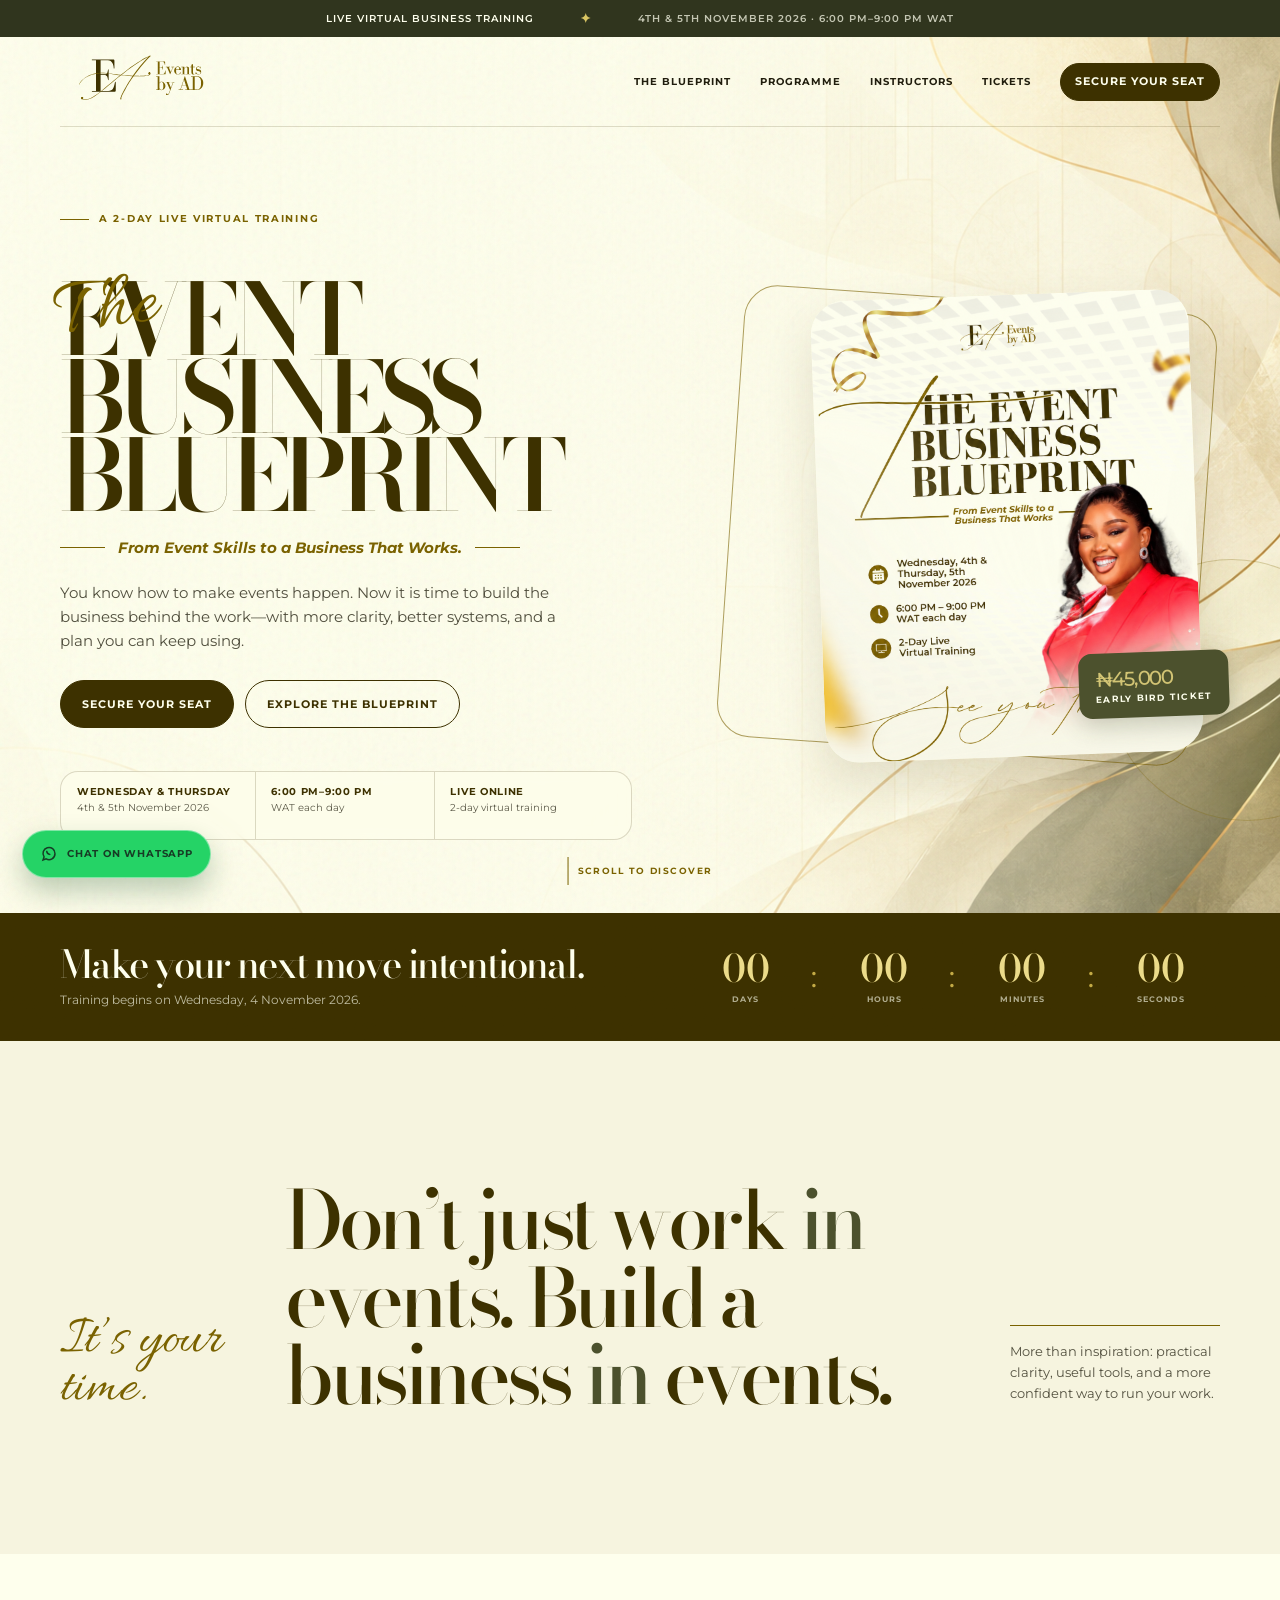
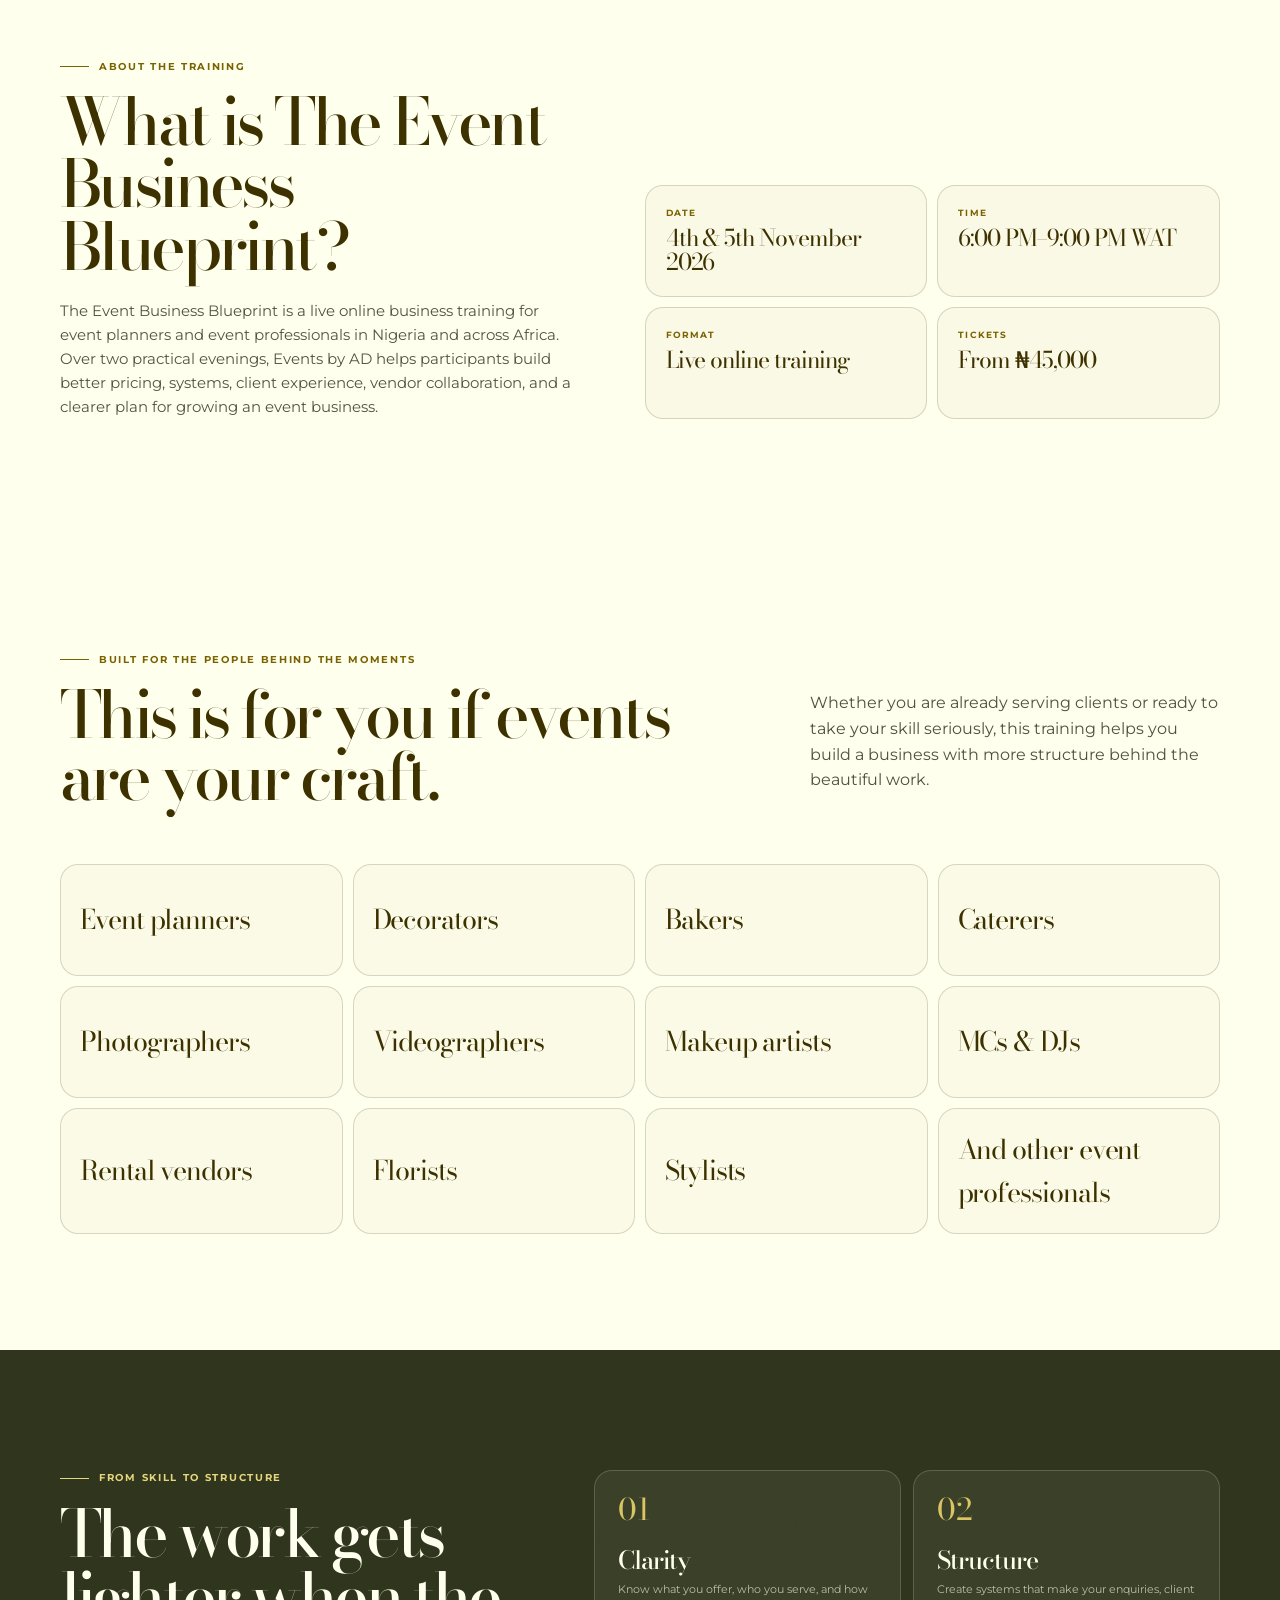
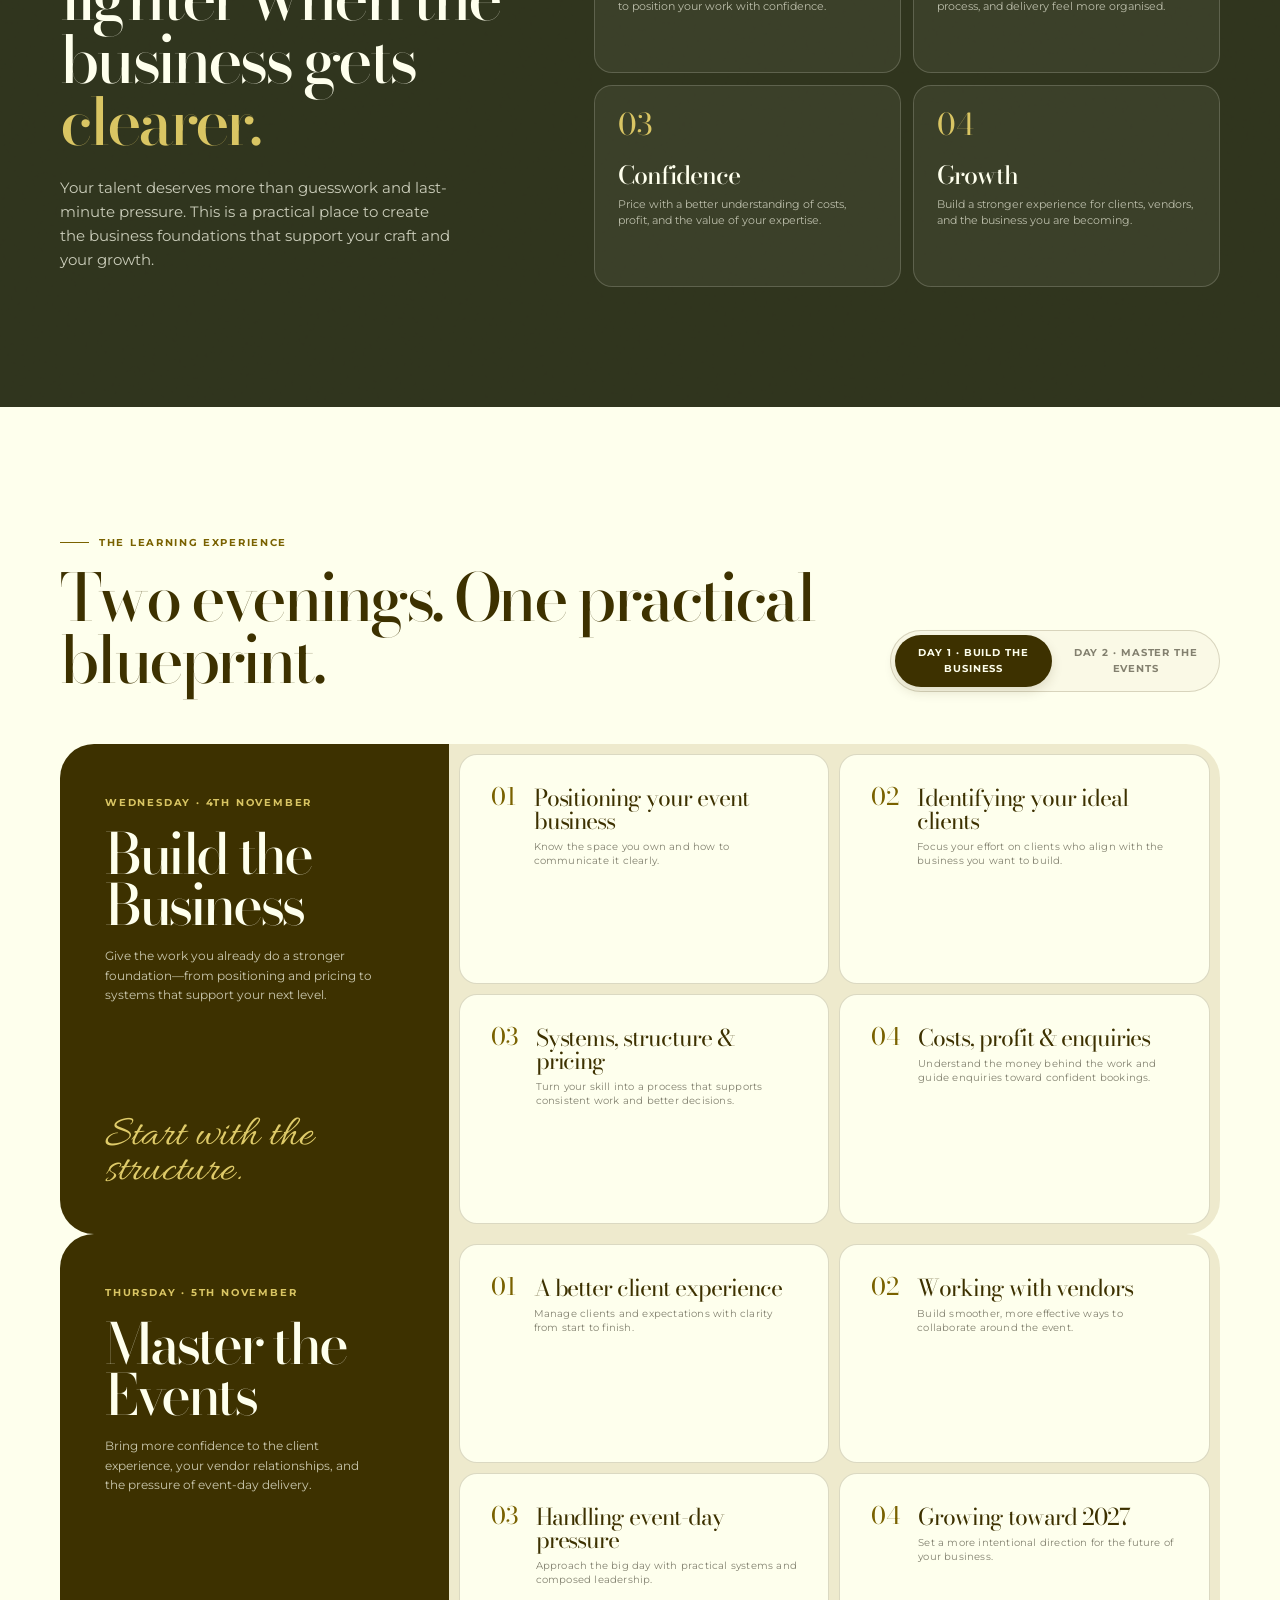
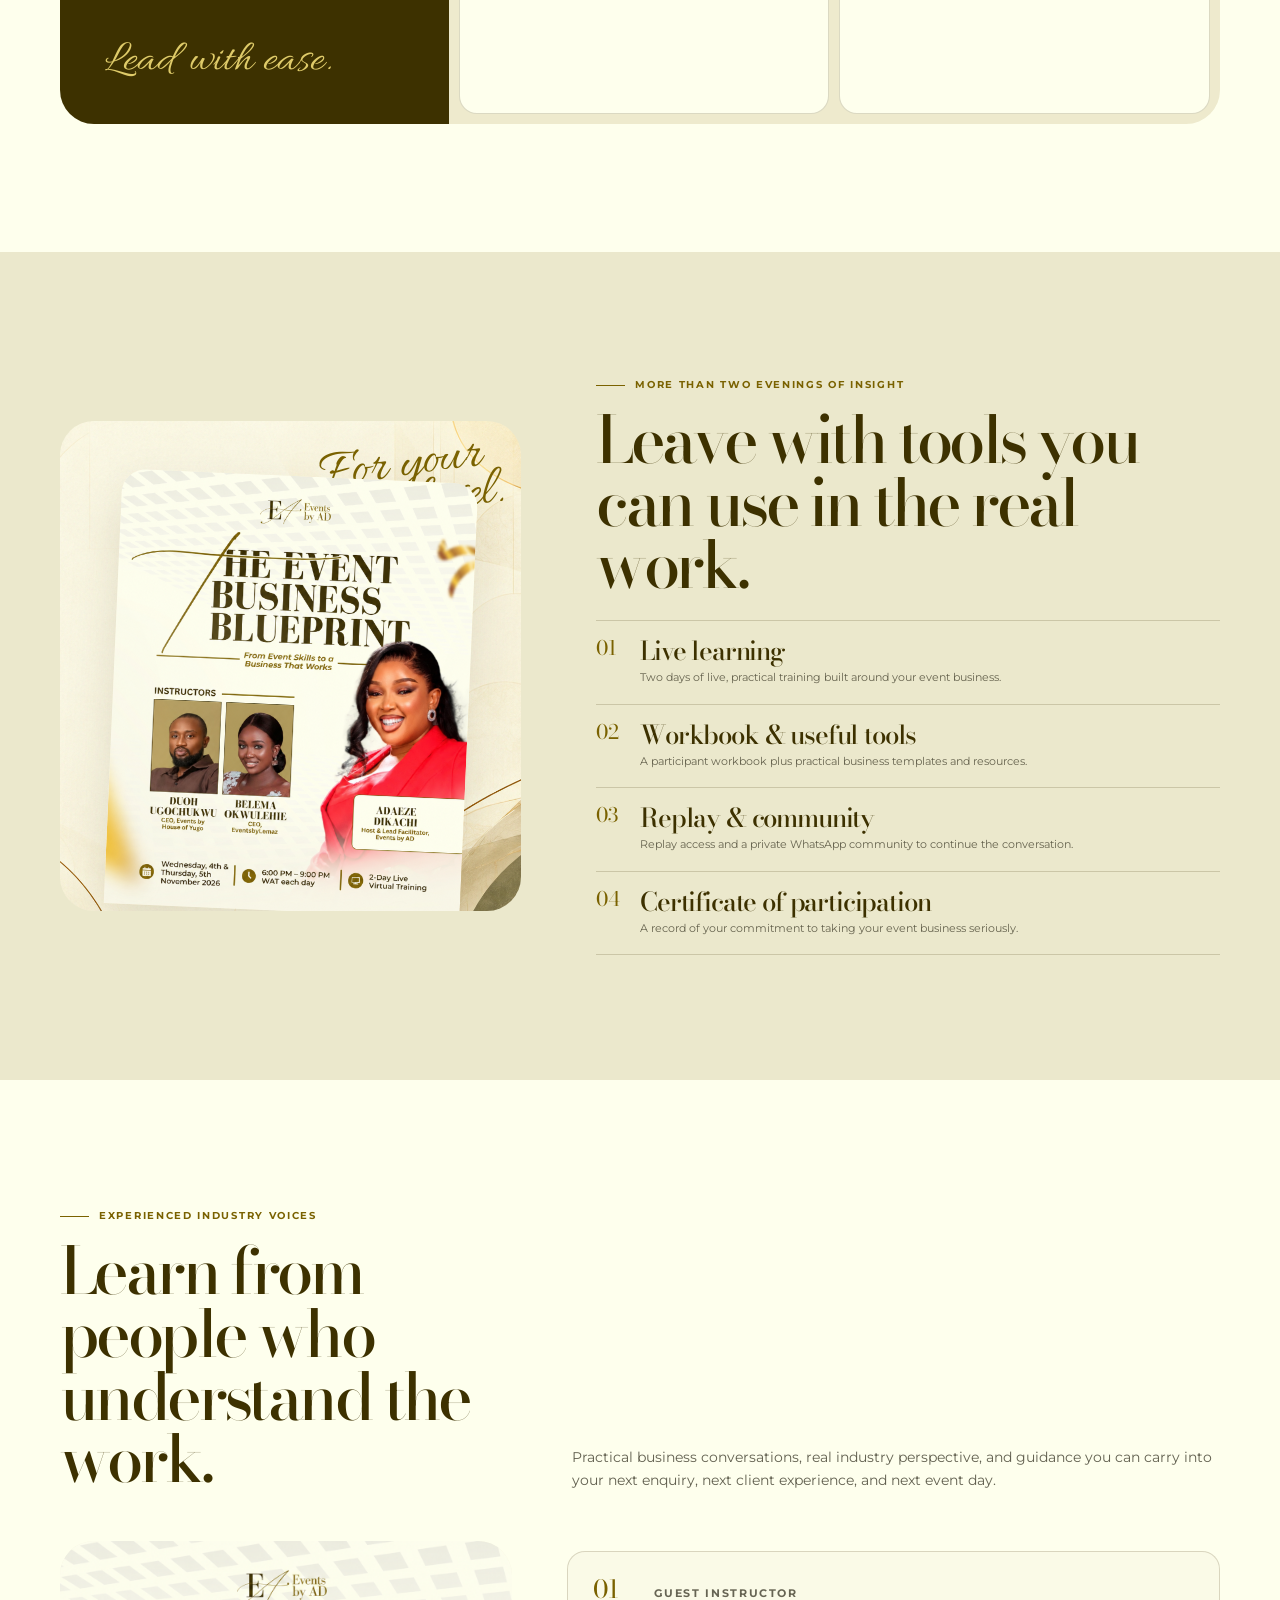
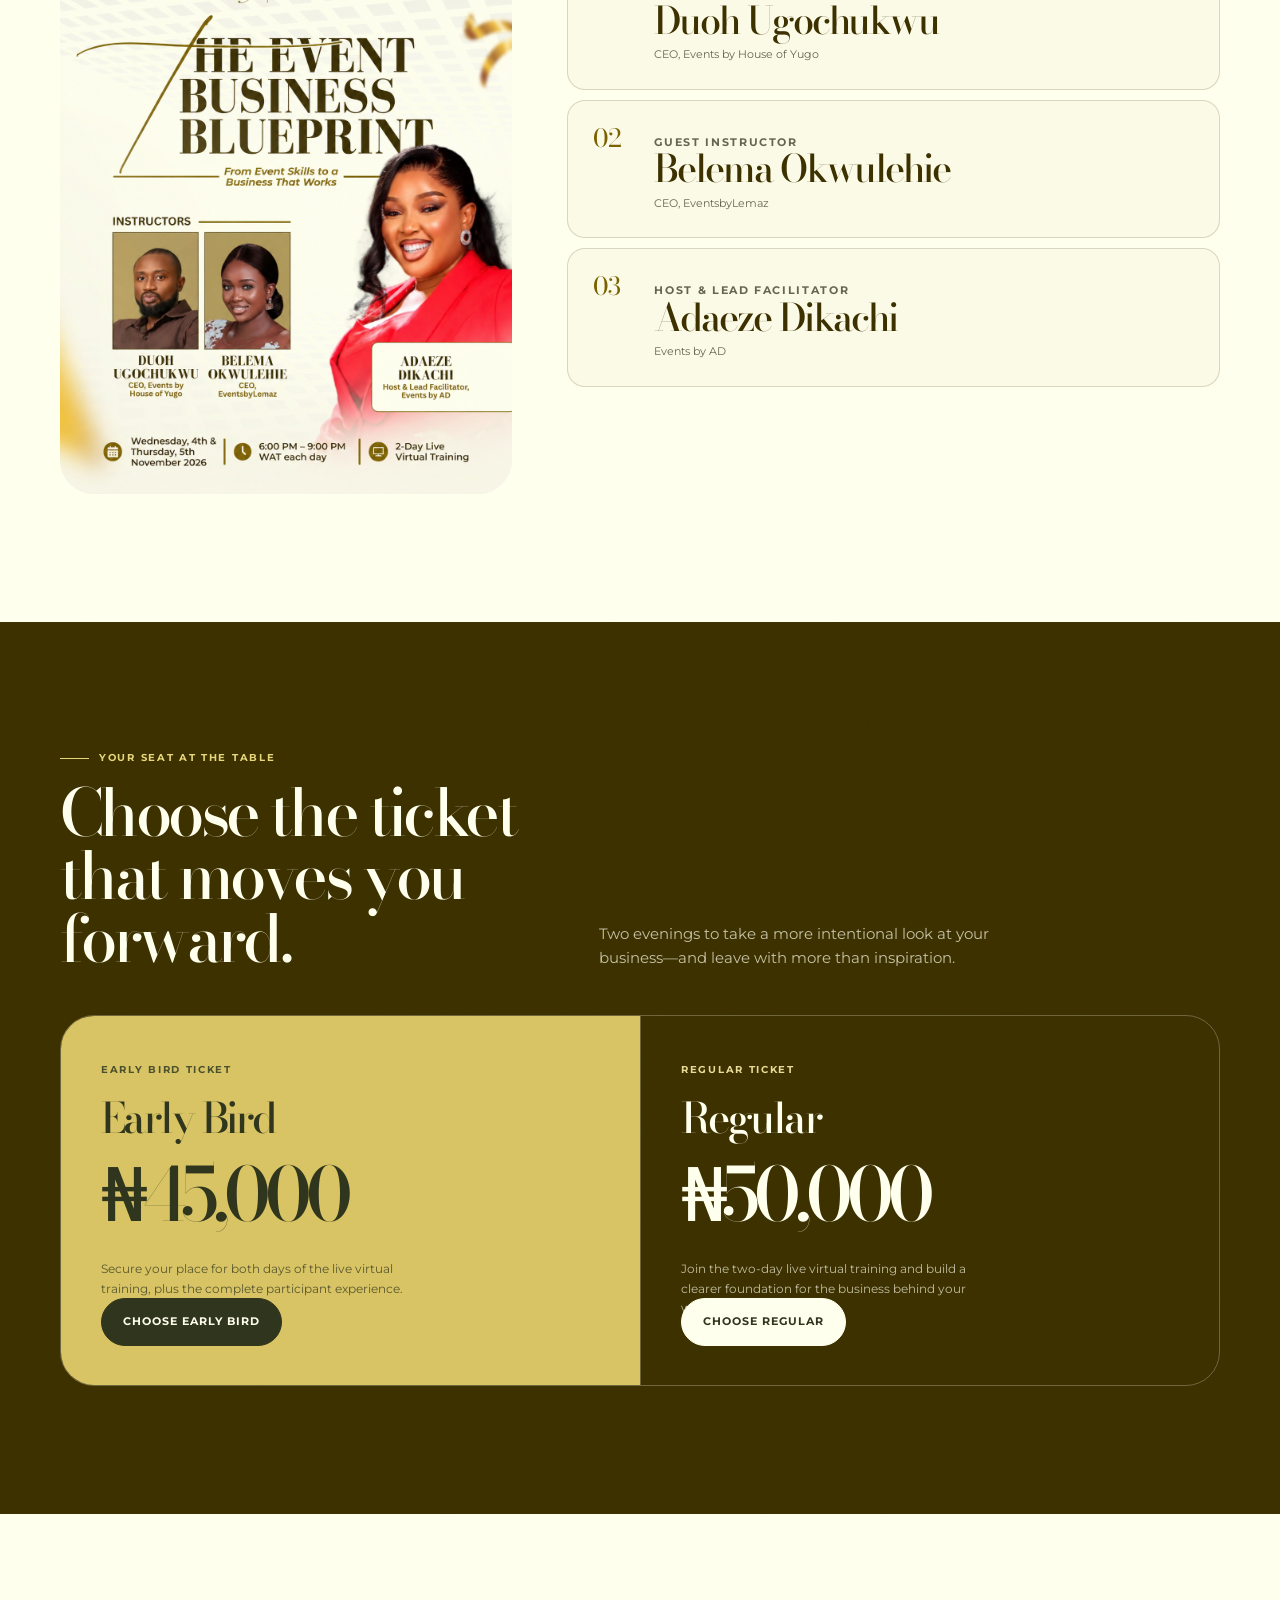
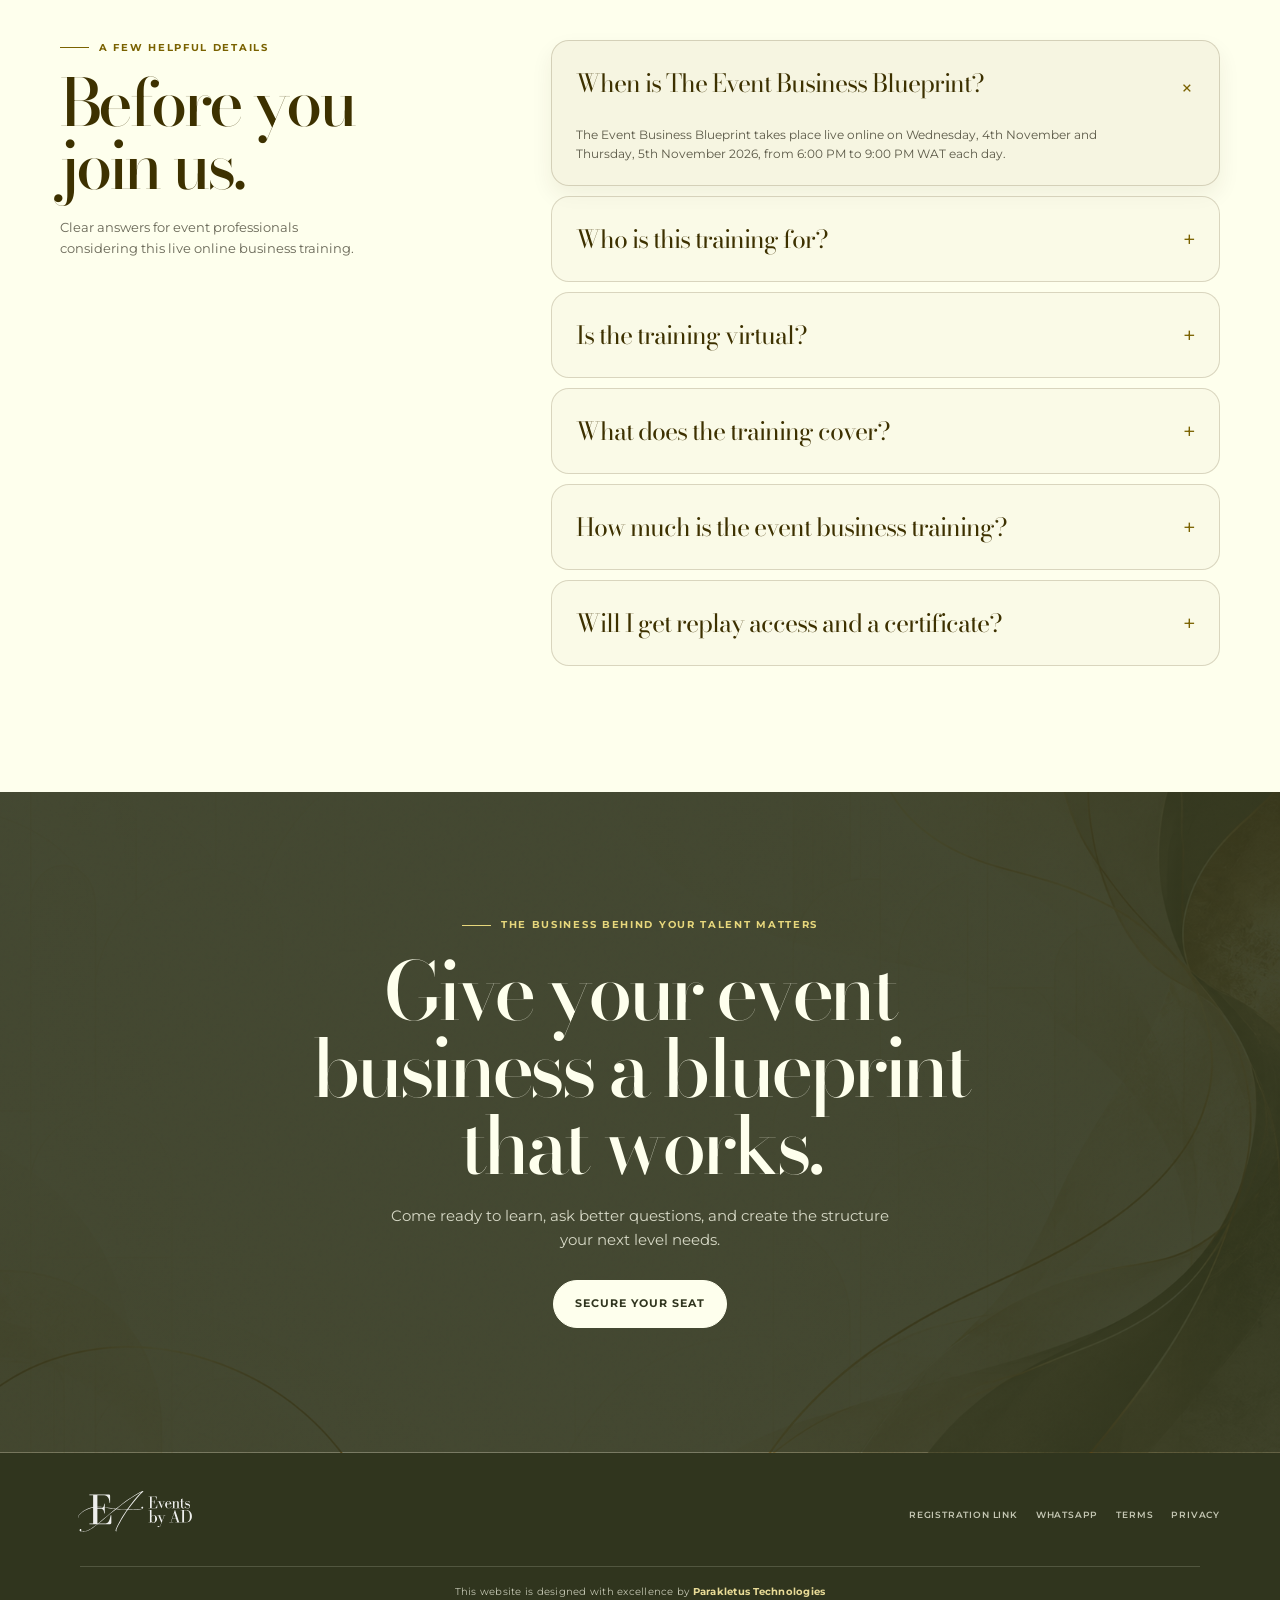
==== commit 91801f0b: "Add WhatsApp contact links" ====
--- a/index.html
+++ b/index.html
@@ -303,6 +303,9 @@
       .footer-links { display: flex; flex-wrap: wrap; gap: 18px; font-size: 9px; font-weight: 600; letter-spacing: .09em; text-transform: uppercase; }
       .footer-links a:hover { color: #e8db97; }
       .mobile-register { display: none; }
+      .whatsapp-button { position: fixed; bottom: 22px; left: 22px; z-index: 50; display: inline-flex; align-items: center; gap: 9px; min-height: 48px; padding: 0 17px; border: 1px solid rgba(255,255,255,.42); border-radius: 999px; background: #25d366; color: #173c25; box-shadow: 0 13px 28px rgba(20, 76, 38, .27); font-size: 10px; font-weight: 700; letter-spacing: .08em; text-decoration: none; text-transform: uppercase; transition: transform .22s ease, box-shadow .22s ease; }
+      .whatsapp-button:hover { box-shadow: 0 17px 33px rgba(20, 76, 38, .34); transform: translateY(-3px); }
+      .whatsapp-button svg { width: 18px; height: 18px; }
       .toast { position: fixed; right: 20px; bottom: 20px; z-index: 60; max-width: 330px; padding: 15px 17px; border-radius: var(--radius-sm); background: var(--olive-deep); color: var(--cream); box-shadow: var(--shadow); font-size: 12px; opacity: 0; transform: translateY(15px); transition: opacity .2s ease, transform .2s ease; pointer-events: none; }
       .toast.show { opacity: 1; transform: translateY(0); }
       .reveal { opacity: 0; transform: translateY(20px); transition: opacity .7s ease, transform .7s ease; }
@@ -386,6 +389,7 @@
         .price-card .button { bottom: 30px; left: 30px; }
         .accordion-button { font-size: 22px; }
         .mobile-register { position: fixed; right: 0; bottom: 0; left: 0; z-index: 40; display: flex; align-items: center; justify-content: center; min-height: 65px; background: var(--brown); color: var(--cream); font-size: 10px; font-weight: 700; letter-spacing: .14em; text-transform: uppercase; }
+        .whatsapp-button { bottom: 77px; left: 15px; min-height: 44px; padding: 0 14px; font-size: 9px; }
         .footer-main { align-items: flex-start; flex-direction: column; }
       }
       @media (prefers-reduced-motion: reduce) { *, *::before, *::after { scroll-behavior: auto !important; transition-duration: .01ms !important; animation-duration: .01ms !important; animation-iteration-count: 1 !important; } .ticker-track { animation: none; } .ticker-group:last-child { display: none; } }
@@ -466,8 +470,8 @@
 
       <section class="final-cta grain" id="register" aria-labelledby="final-heading"><div class="wrap reveal"><span class="eyebrow">The business behind your talent matters</span><h2 id="final-heading">Give your event business a blueprint that works.</h2><p>Come ready to learn, ask better questions, and create the structure your next level needs.</p><a class="button button--light registration-link" href="#tickets">Secure your seat</a></div></section>
     </main>
-    <footer class="footer"><div class="wrap footer-main"><a class="brand" href="#top" aria-label="Back to top"><picture class="brand-logo"><source srcset="assets/events-by-ad-logo.svg" type="image/svg+xml" /><img src="assets/events-by-ad-logo.png" alt="" /></picture></a><div class="footer-links"><a href="#register">Registration link</a><a href="#register">WhatsApp</a><a href="terms.html">Terms</a><a href="privacy.html">Privacy</a></div></div><p class="footer-credit">This website is designed with excellence by <a href="https://www.parakletushub.com" target="_blank" rel="noopener noreferrer">Parakletus Technologies</a></p></footer>
-    <a class="mobile-register registration-link" href="#tickets">Secure your seat · ₦45,000 early bird</a><div class="toast" role="status" aria-live="polite"></div>
+    <footer class="footer"><div class="wrap footer-main"><a class="brand" href="#top" aria-label="Back to top"><picture class="brand-logo"><source srcset="assets/events-by-ad-logo.svg" type="image/svg+xml" /><img src="assets/events-by-ad-logo.png" alt="" /></picture></a><div class="footer-links"><a href="#register">Registration link</a><a href="https://wa.me/message/OKQKUXBC4QTCC1" target="_blank" rel="noopener noreferrer">WhatsApp</a><a href="terms.html">Terms</a><a href="privacy.html">Privacy</a></div></div><p class="footer-credit">This website is designed with excellence by <a href="https://www.parakletushub.com" target="_blank" rel="noopener noreferrer">Parakletus Technologies</a></p></footer>
+    <a class="whatsapp-button" href="https://wa.me/message/OKQKUXBC4QTCC1" target="_blank" rel="noopener noreferrer" aria-label="Chat with Events by AD on WhatsApp"><svg viewBox="0 0 24 24" fill="none" stroke="currentColor" stroke-width="2" aria-hidden="true"><path d="M20 11.5a8 8 0 0 1-11.78 7.05L4 20l1.45-4.1A8 8 0 1 1 20 11.5Z"/><path d="M9 8.5c.33 2.33 1.67 3.67 4 4" stroke-linecap="round"/></svg>Chat on WhatsApp</a><a class="mobile-register registration-link" href="#tickets">Secure your seat · ₦45,000 early bird</a><div class="toast" role="status" aria-live="polite"></div>
 
     <script>
       const menuButton = document.querySelector('.menu-button');
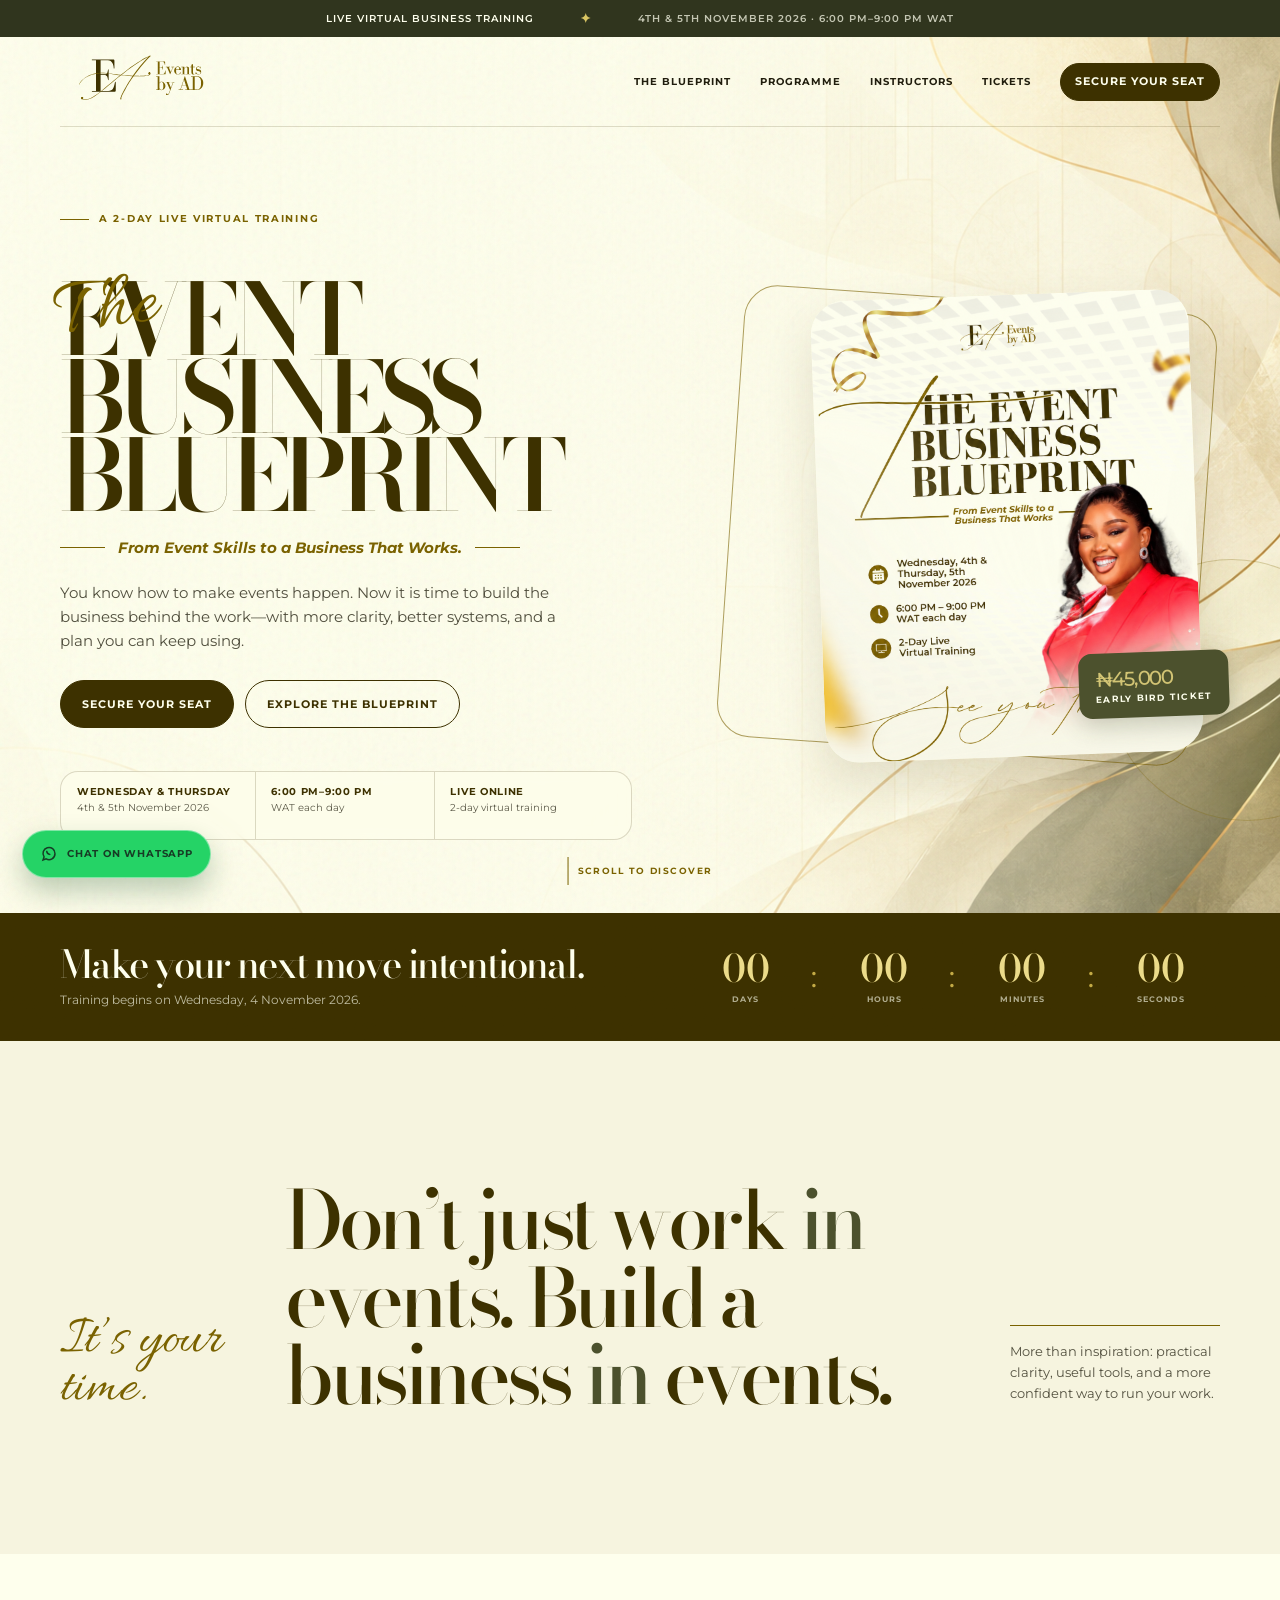
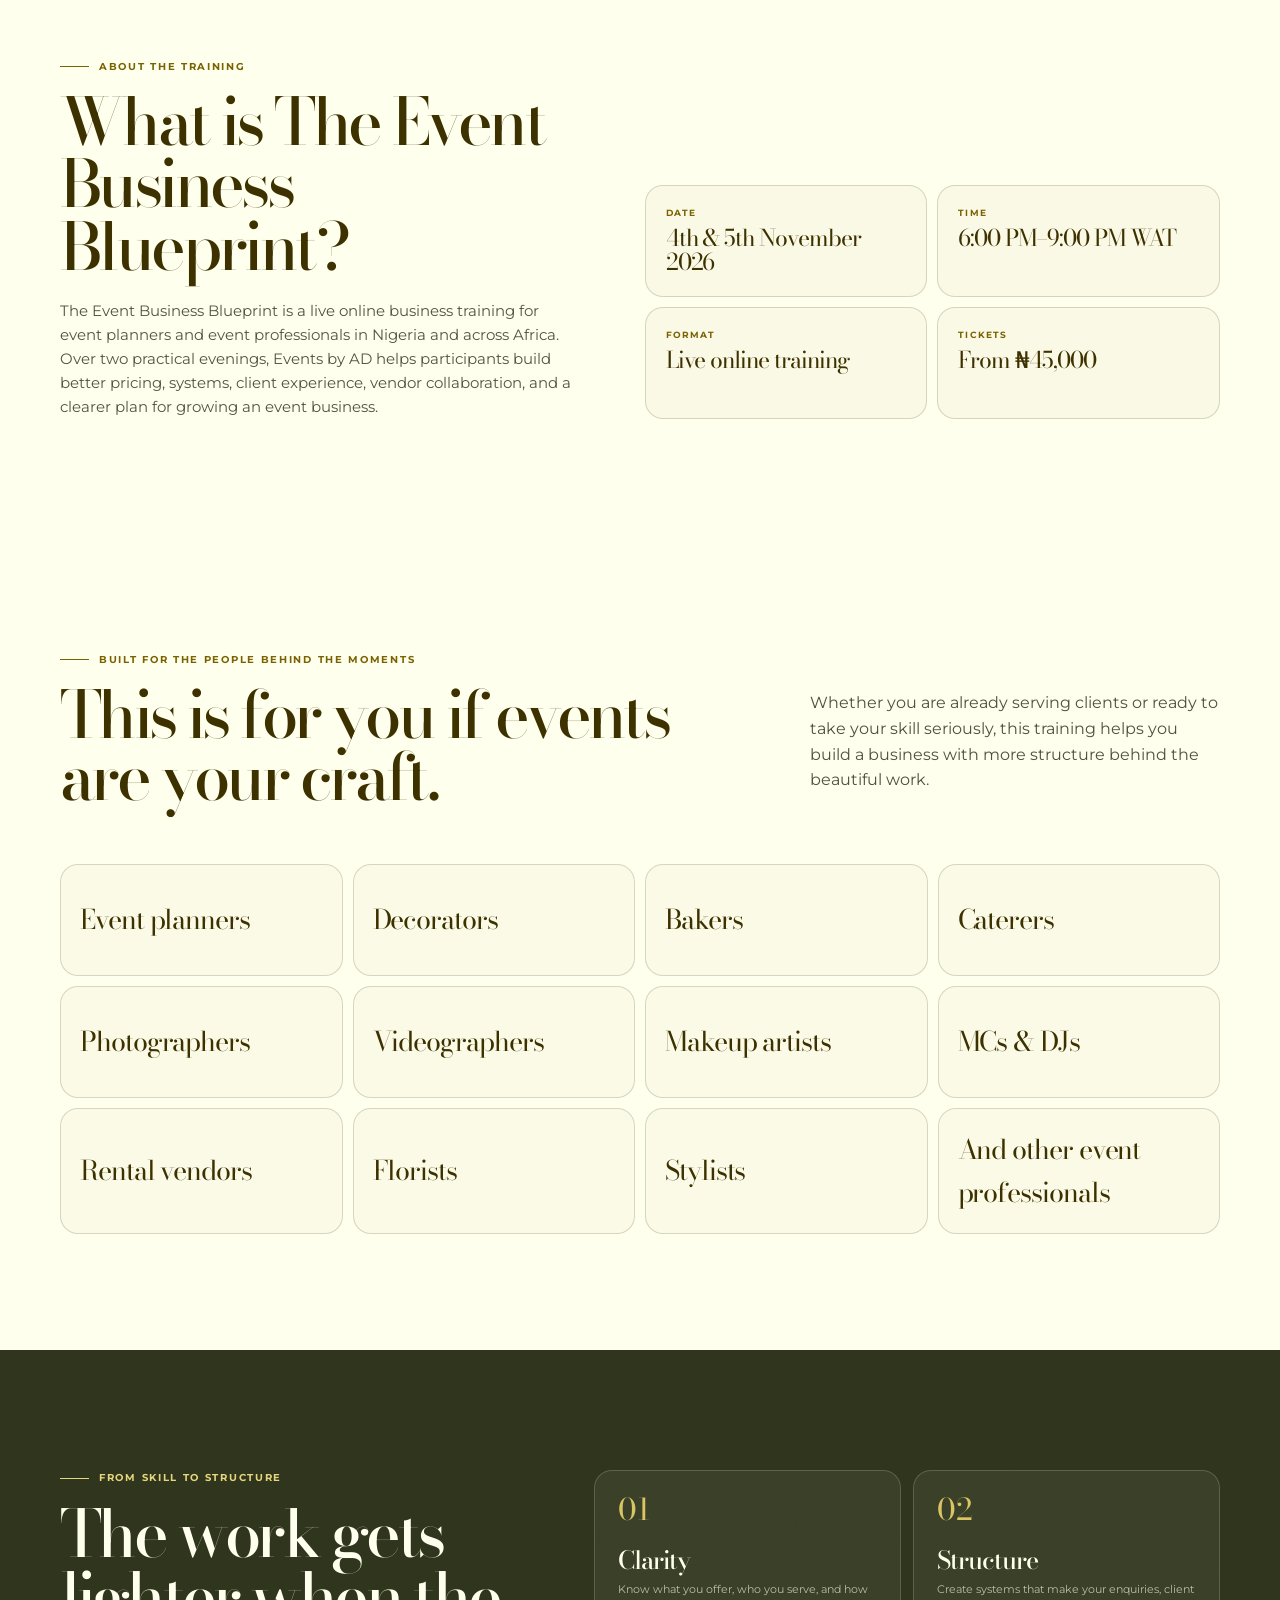
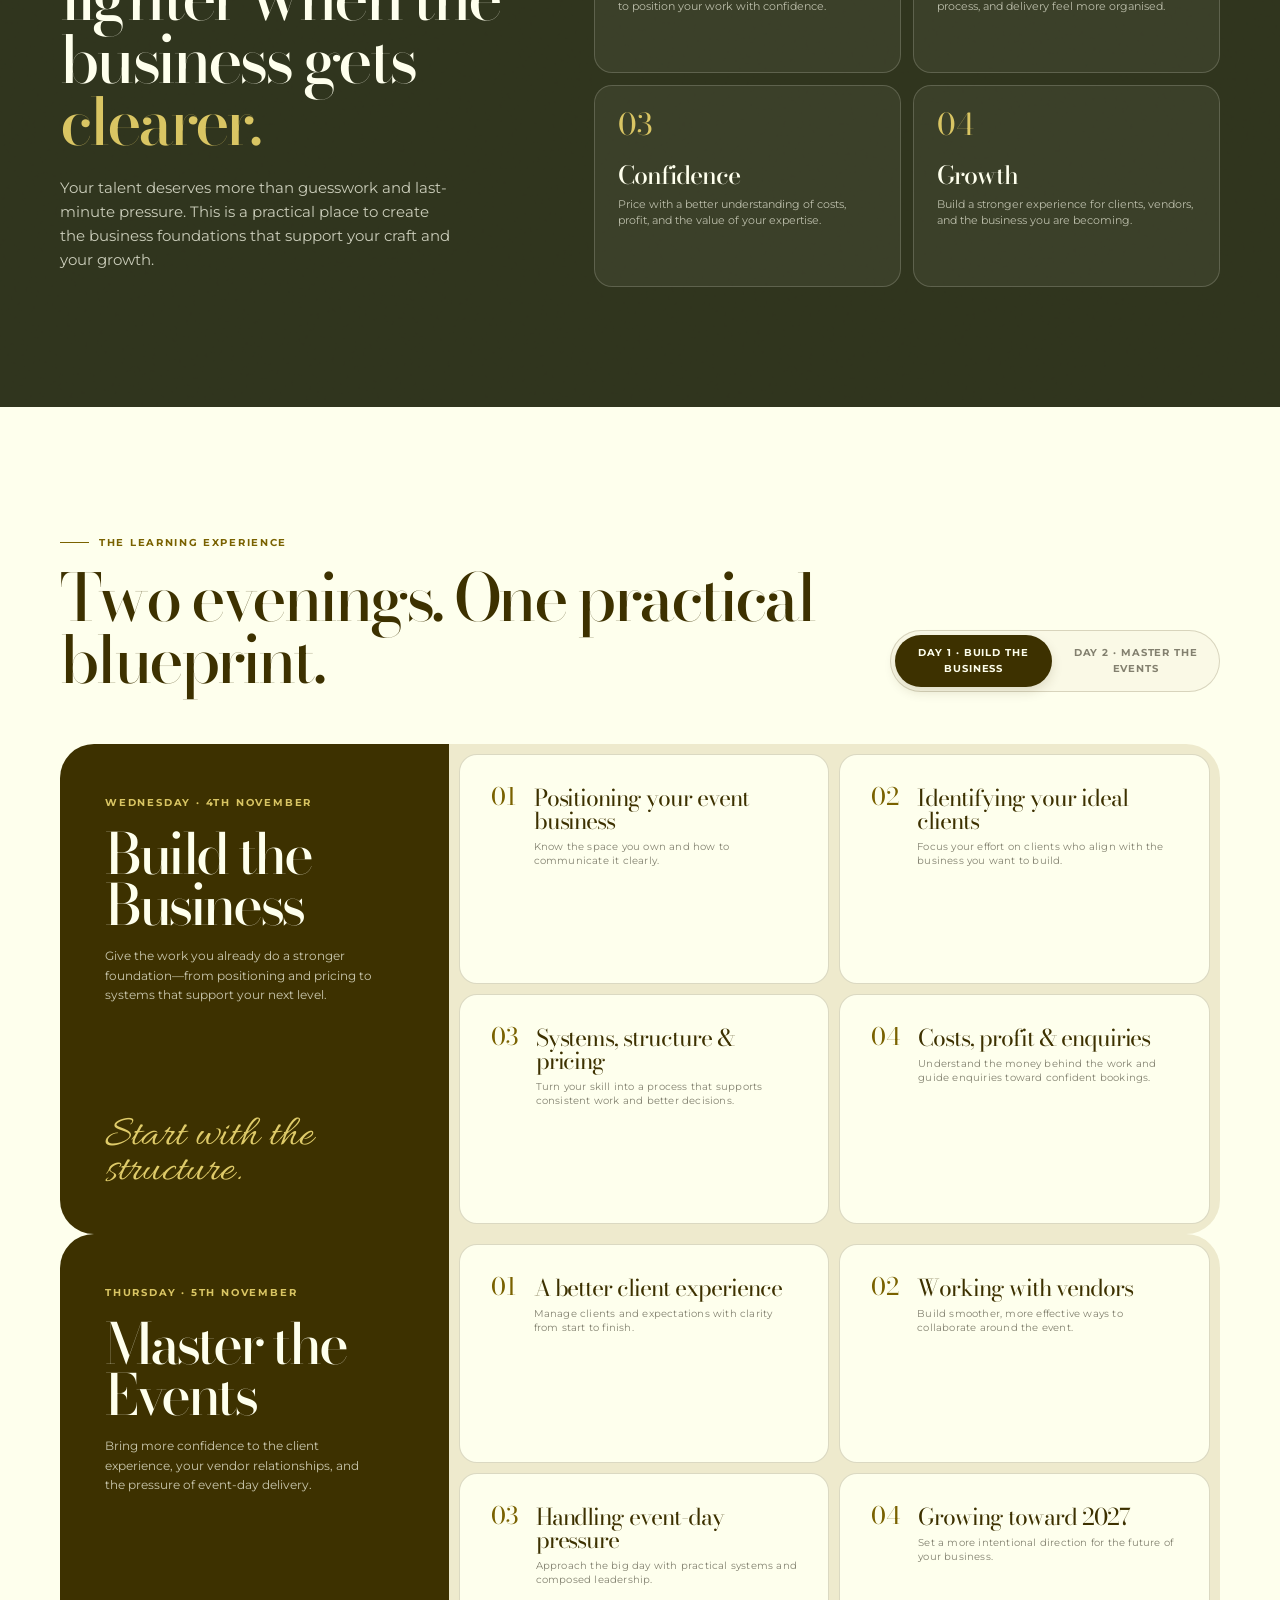
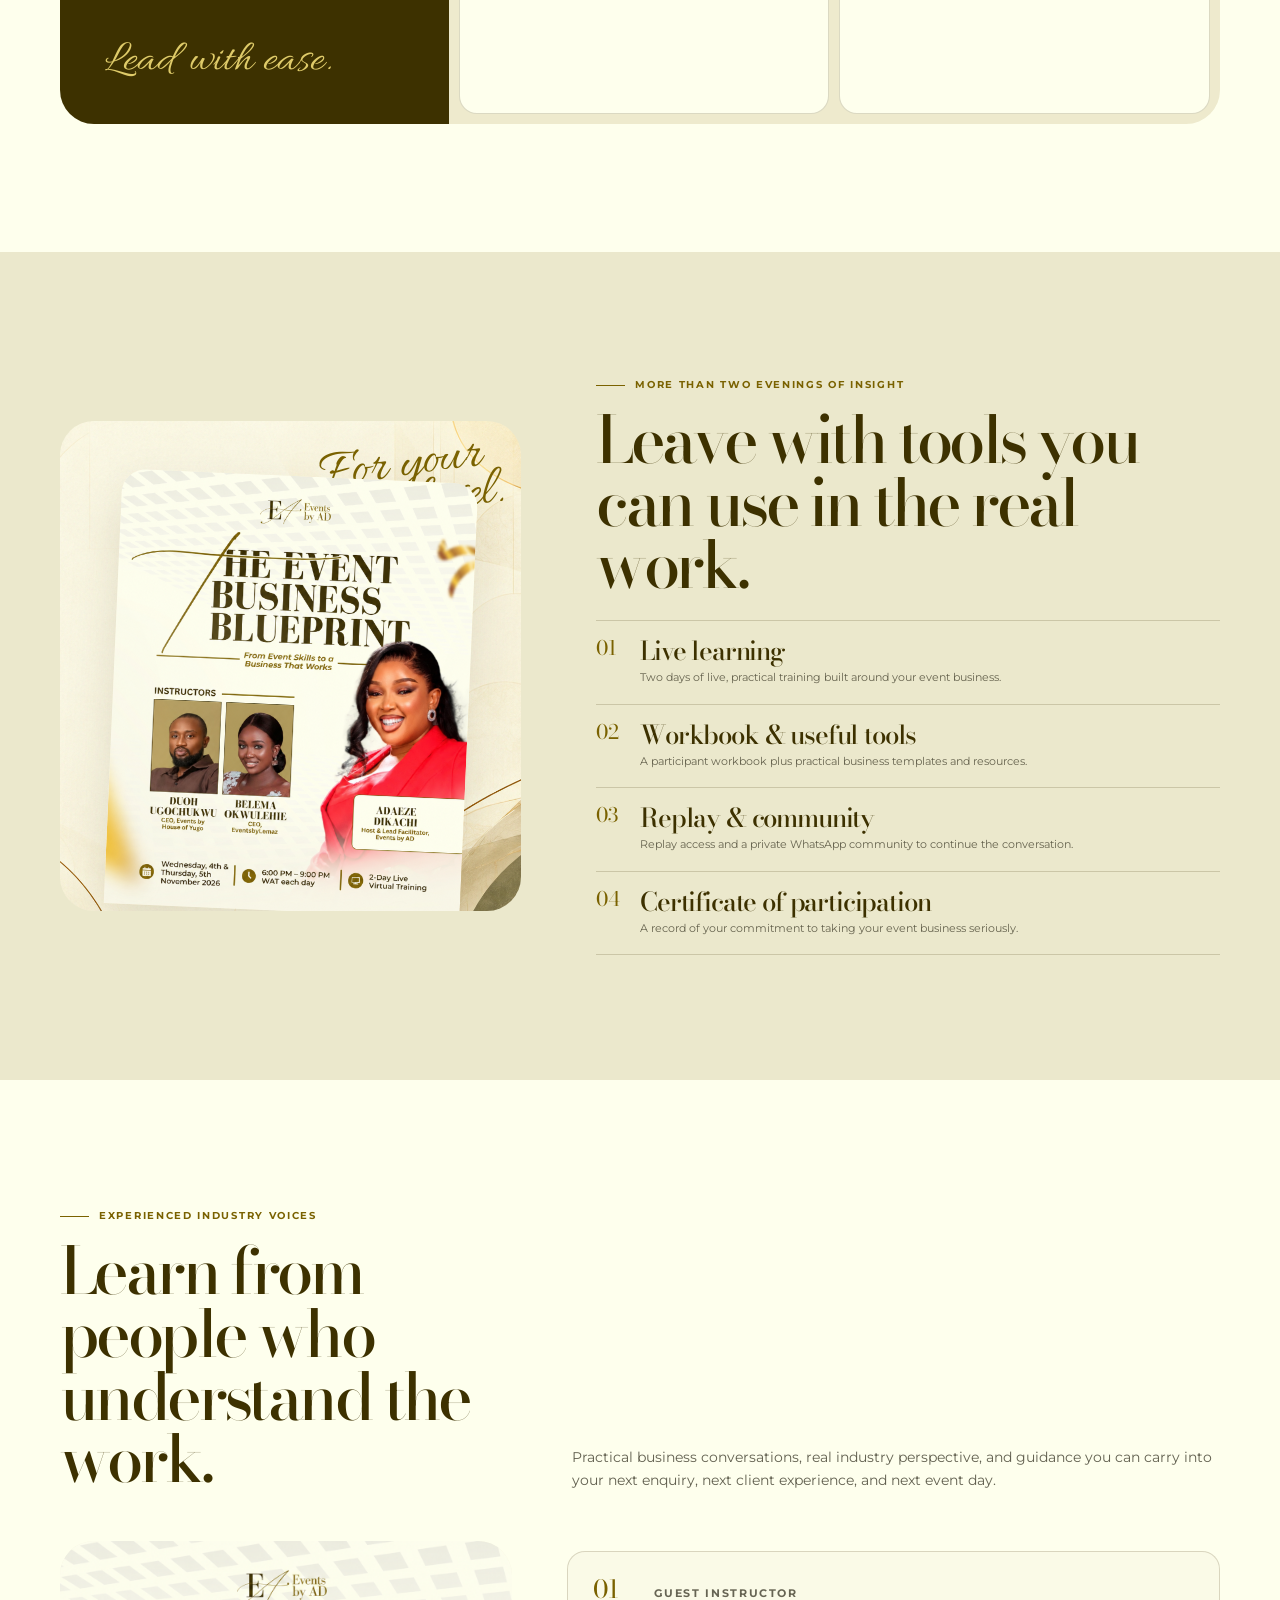
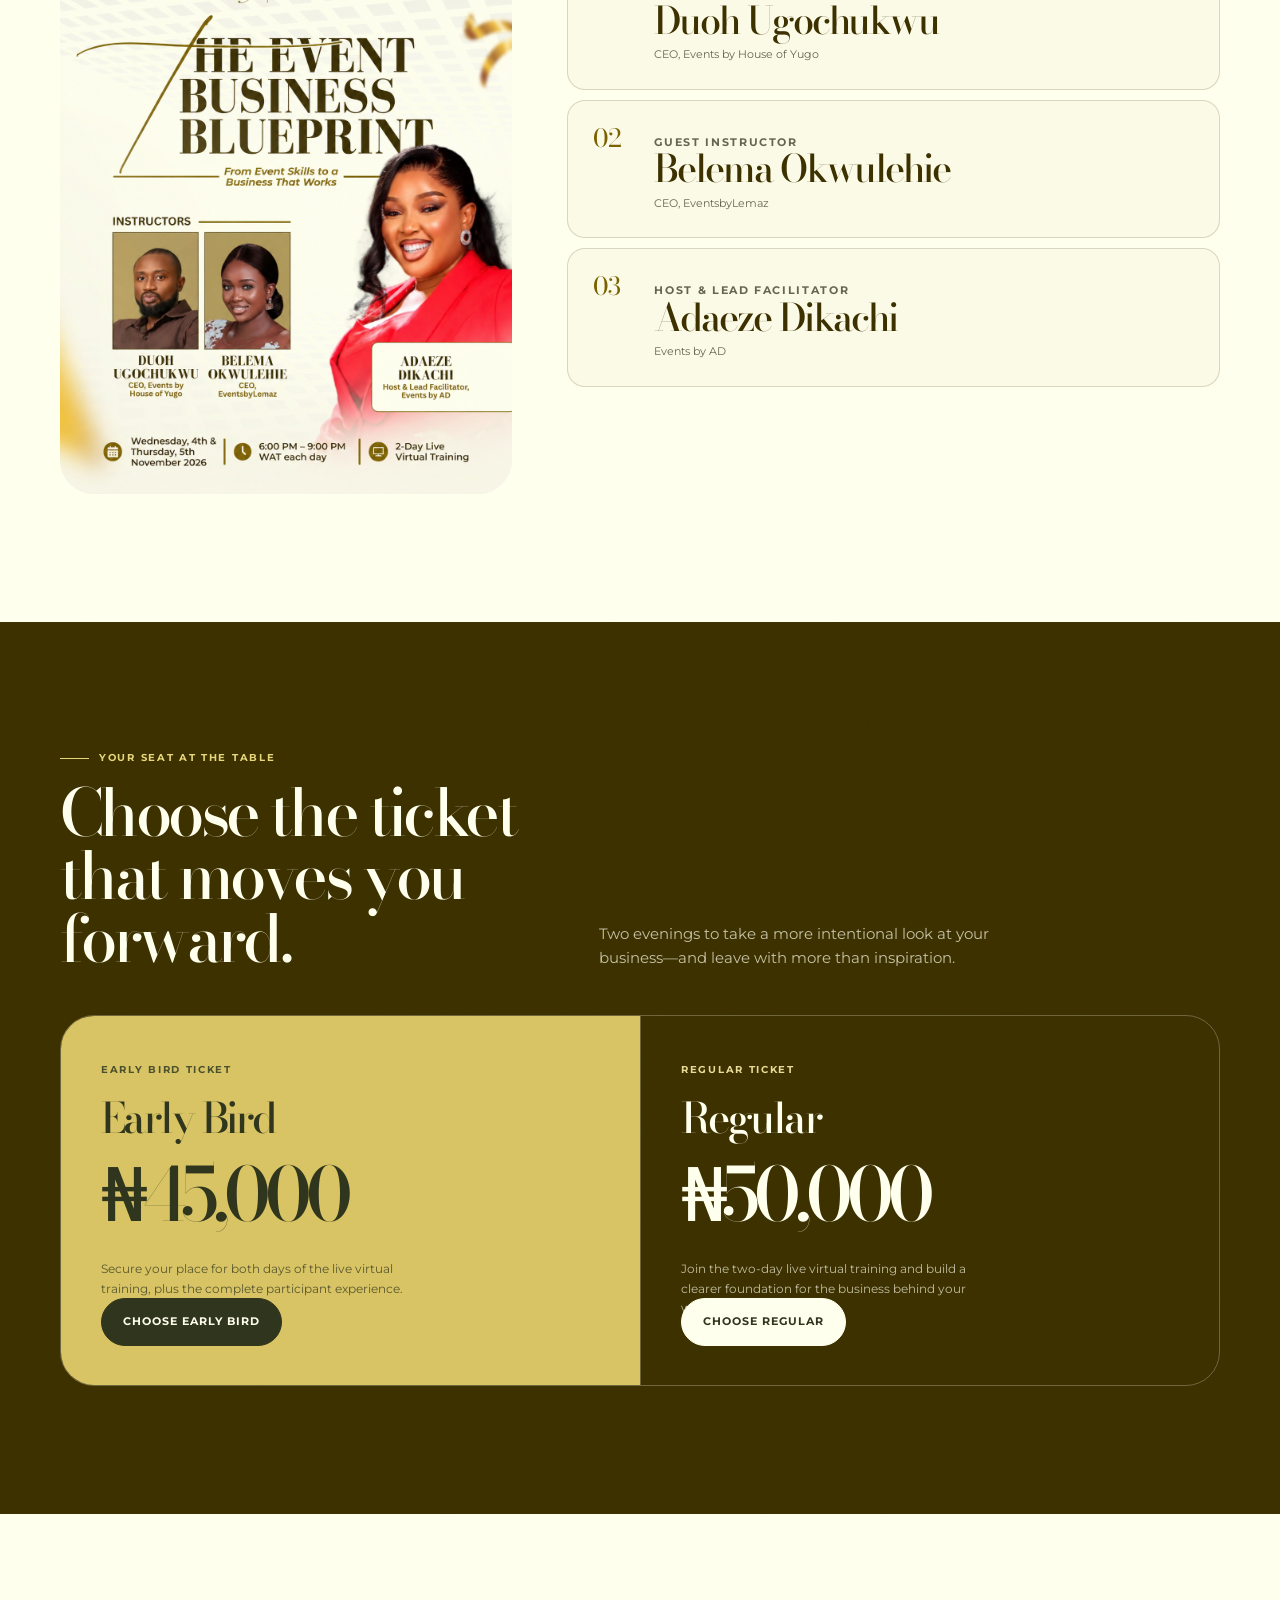
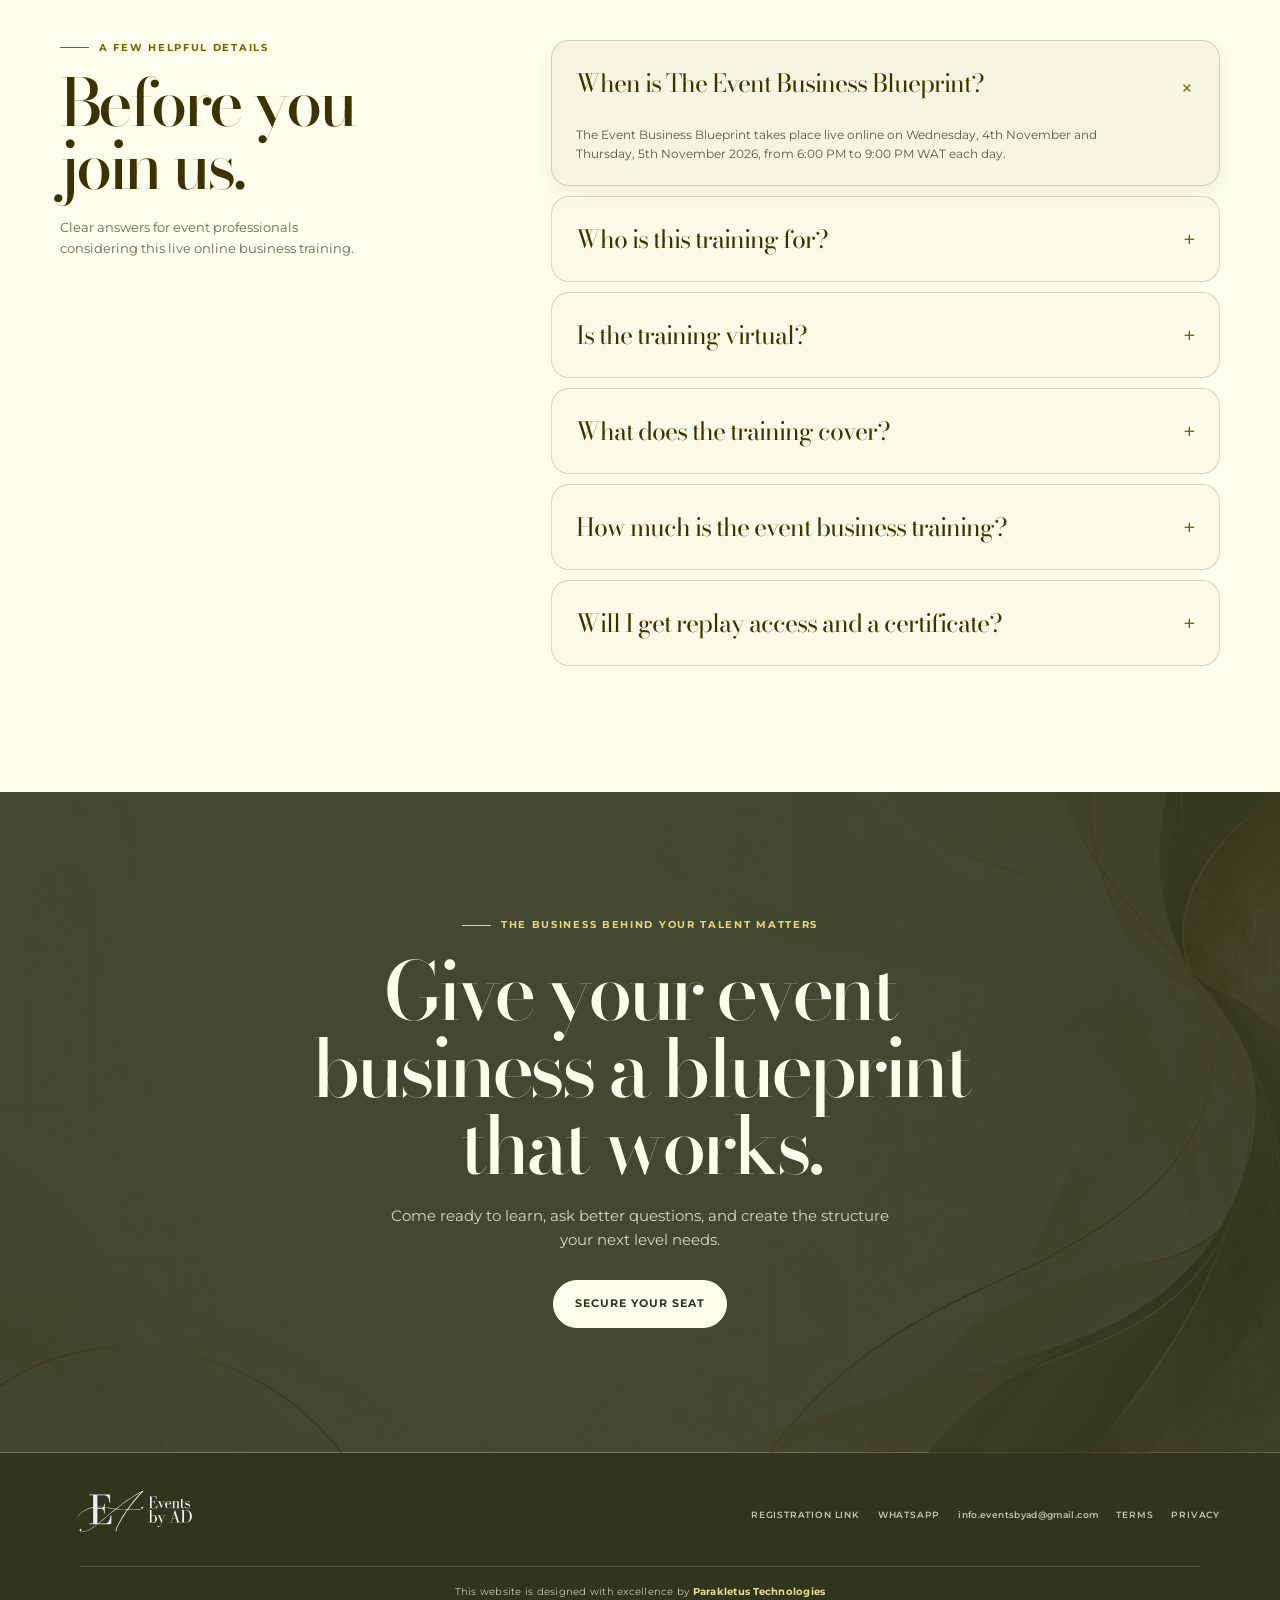
==== commit e1694462: "Add Events by AD contact email" ====
--- a/index.html
+++ b/index.html
@@ -302,6 +302,7 @@
       .footer-credit a:hover { color: var(--white); text-decoration: underline; }
       .footer-links { display: flex; flex-wrap: wrap; gap: 18px; font-size: 9px; font-weight: 600; letter-spacing: .09em; text-transform: uppercase; }
       .footer-links a:hover { color: #e8db97; }
+      .footer-links .footer-email { letter-spacing: .04em; text-transform: lowercase; }
       .mobile-register { display: none; }
       .whatsapp-button { position: fixed; bottom: 22px; left: 22px; z-index: 50; display: inline-flex; align-items: center; gap: 9px; min-height: 48px; padding: 0 17px; border: 1px solid rgba(255,255,255,.42); border-radius: 999px; background: #25d366; color: #173c25; box-shadow: 0 13px 28px rgba(20, 76, 38, .27); font-size: 10px; font-weight: 700; letter-spacing: .08em; text-decoration: none; text-transform: uppercase; transition: transform .22s ease, box-shadow .22s ease; }
       .whatsapp-button:hover { box-shadow: 0 17px 33px rgba(20, 76, 38, .34); transform: translateY(-3px); }
@@ -470,7 +471,7 @@
 
       <section class="final-cta grain" id="register" aria-labelledby="final-heading"><div class="wrap reveal"><span class="eyebrow">The business behind your talent matters</span><h2 id="final-heading">Give your event business a blueprint that works.</h2><p>Come ready to learn, ask better questions, and create the structure your next level needs.</p><a class="button button--light registration-link" href="#tickets">Secure your seat</a></div></section>
     </main>
-    <footer class="footer"><div class="wrap footer-main"><a class="brand" href="#top" aria-label="Back to top"><picture class="brand-logo"><source srcset="assets/events-by-ad-logo.svg" type="image/svg+xml" /><img src="assets/events-by-ad-logo.png" alt="" /></picture></a><div class="footer-links"><a href="#register">Registration link</a><a href="https://wa.me/message/OKQKUXBC4QTCC1" target="_blank" rel="noopener noreferrer">WhatsApp</a><a href="terms.html">Terms</a><a href="privacy.html">Privacy</a></div></div><p class="footer-credit">This website is designed with excellence by <a href="https://www.parakletushub.com" target="_blank" rel="noopener noreferrer">Parakletus Technologies</a></p></footer>
+    <footer class="footer"><div class="wrap footer-main"><a class="brand" href="#top" aria-label="Back to top"><picture class="brand-logo"><source srcset="assets/events-by-ad-logo.svg" type="image/svg+xml" /><img src="assets/events-by-ad-logo.png" alt="" /></picture></a><div class="footer-links"><a href="#register">Registration link</a><a href="https://wa.me/message/OKQKUXBC4QTCC1" target="_blank" rel="noopener noreferrer">WhatsApp</a><a class="footer-email" href="mailto:info.eventsbyad@gmail.com">info.eventsbyad@gmail.com</a><a href="terms.html">Terms</a><a href="privacy.html">Privacy</a></div></div><p class="footer-credit">This website is designed with excellence by <a href="https://www.parakletushub.com" target="_blank" rel="noopener noreferrer">Parakletus Technologies</a></p></footer>
     <a class="whatsapp-button" href="https://wa.me/message/OKQKUXBC4QTCC1" target="_blank" rel="noopener noreferrer" aria-label="Chat with Events by AD on WhatsApp"><svg viewBox="0 0 24 24" fill="none" stroke="currentColor" stroke-width="2" aria-hidden="true"><path d="M20 11.5a8 8 0 0 1-11.78 7.05L4 20l1.45-4.1A8 8 0 1 1 20 11.5Z"/><path d="M9 8.5c.33 2.33 1.67 3.67 4 4" stroke-linecap="round"/></svg>Chat on WhatsApp</a><a class="mobile-register registration-link" href="#tickets">Secure your seat · ₦45,000 early bird</a><div class="toast" role="status" aria-live="polite"></div>
 
     <script>
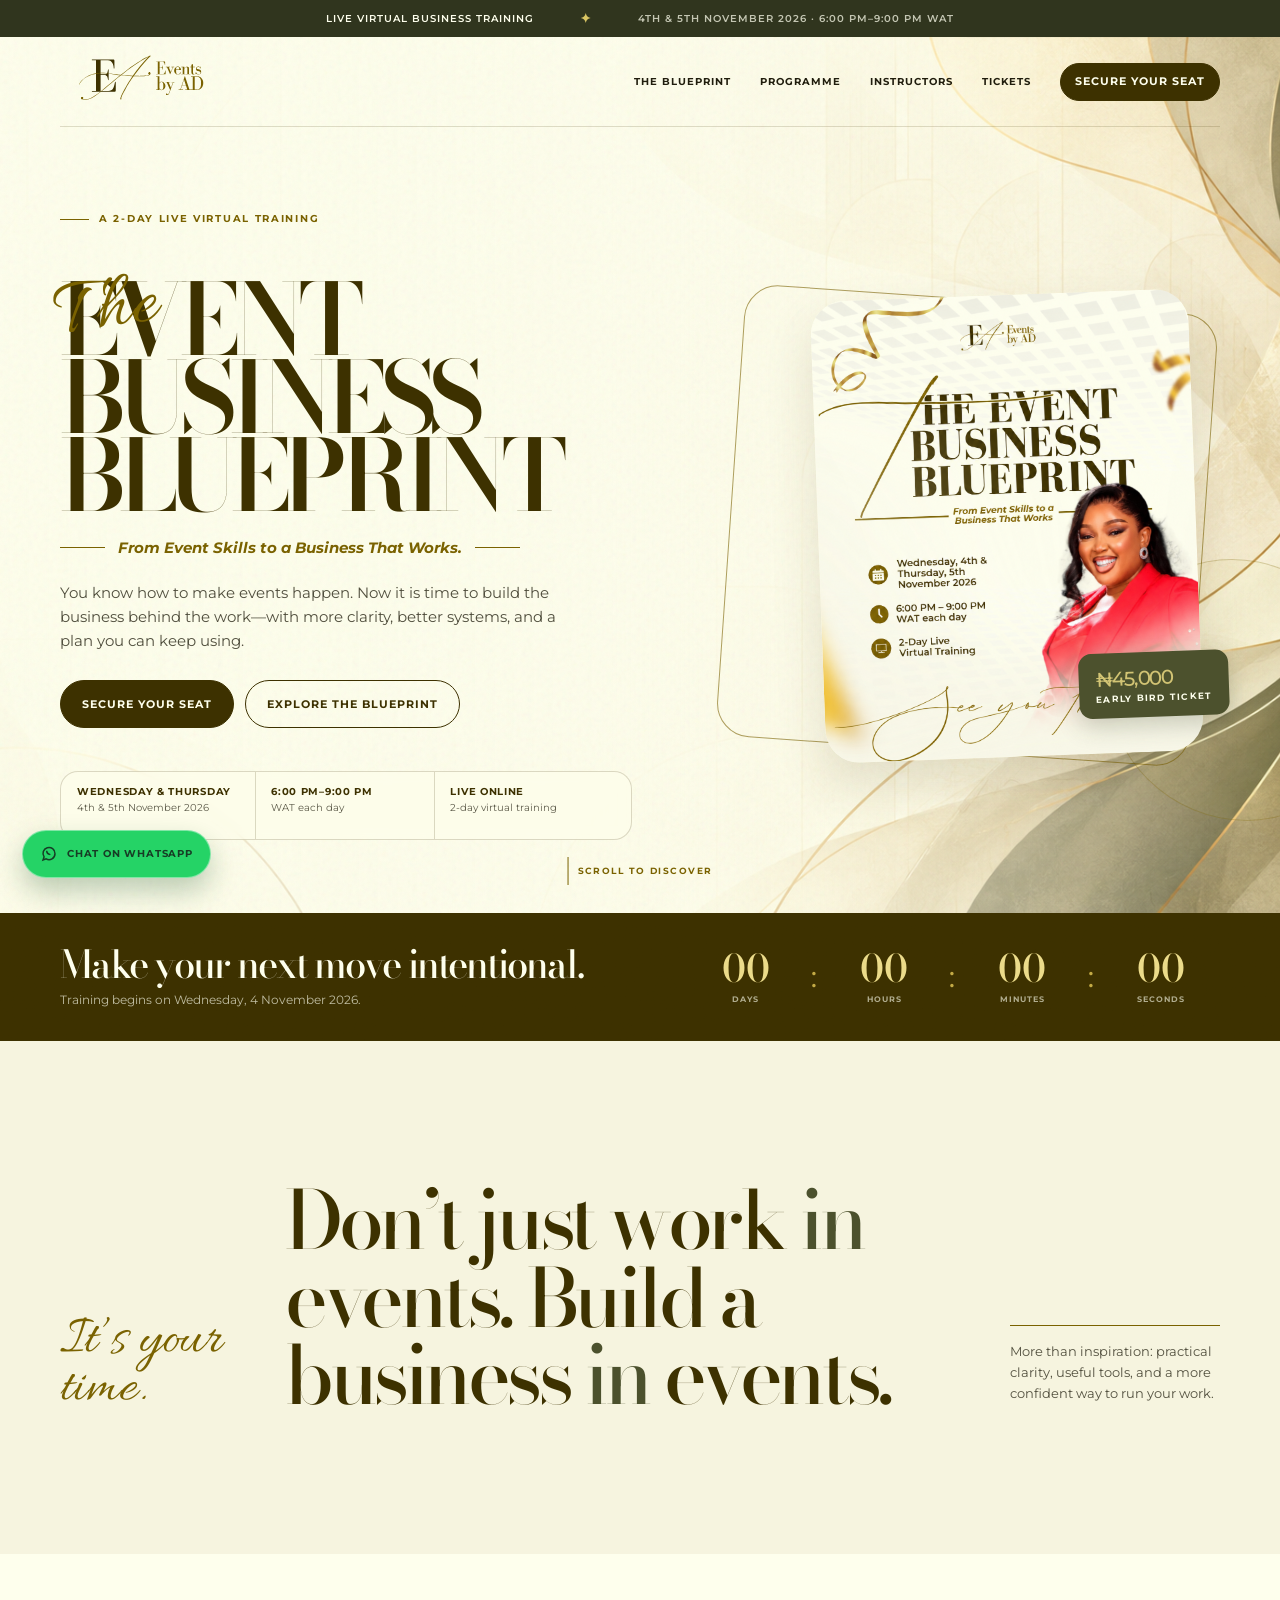
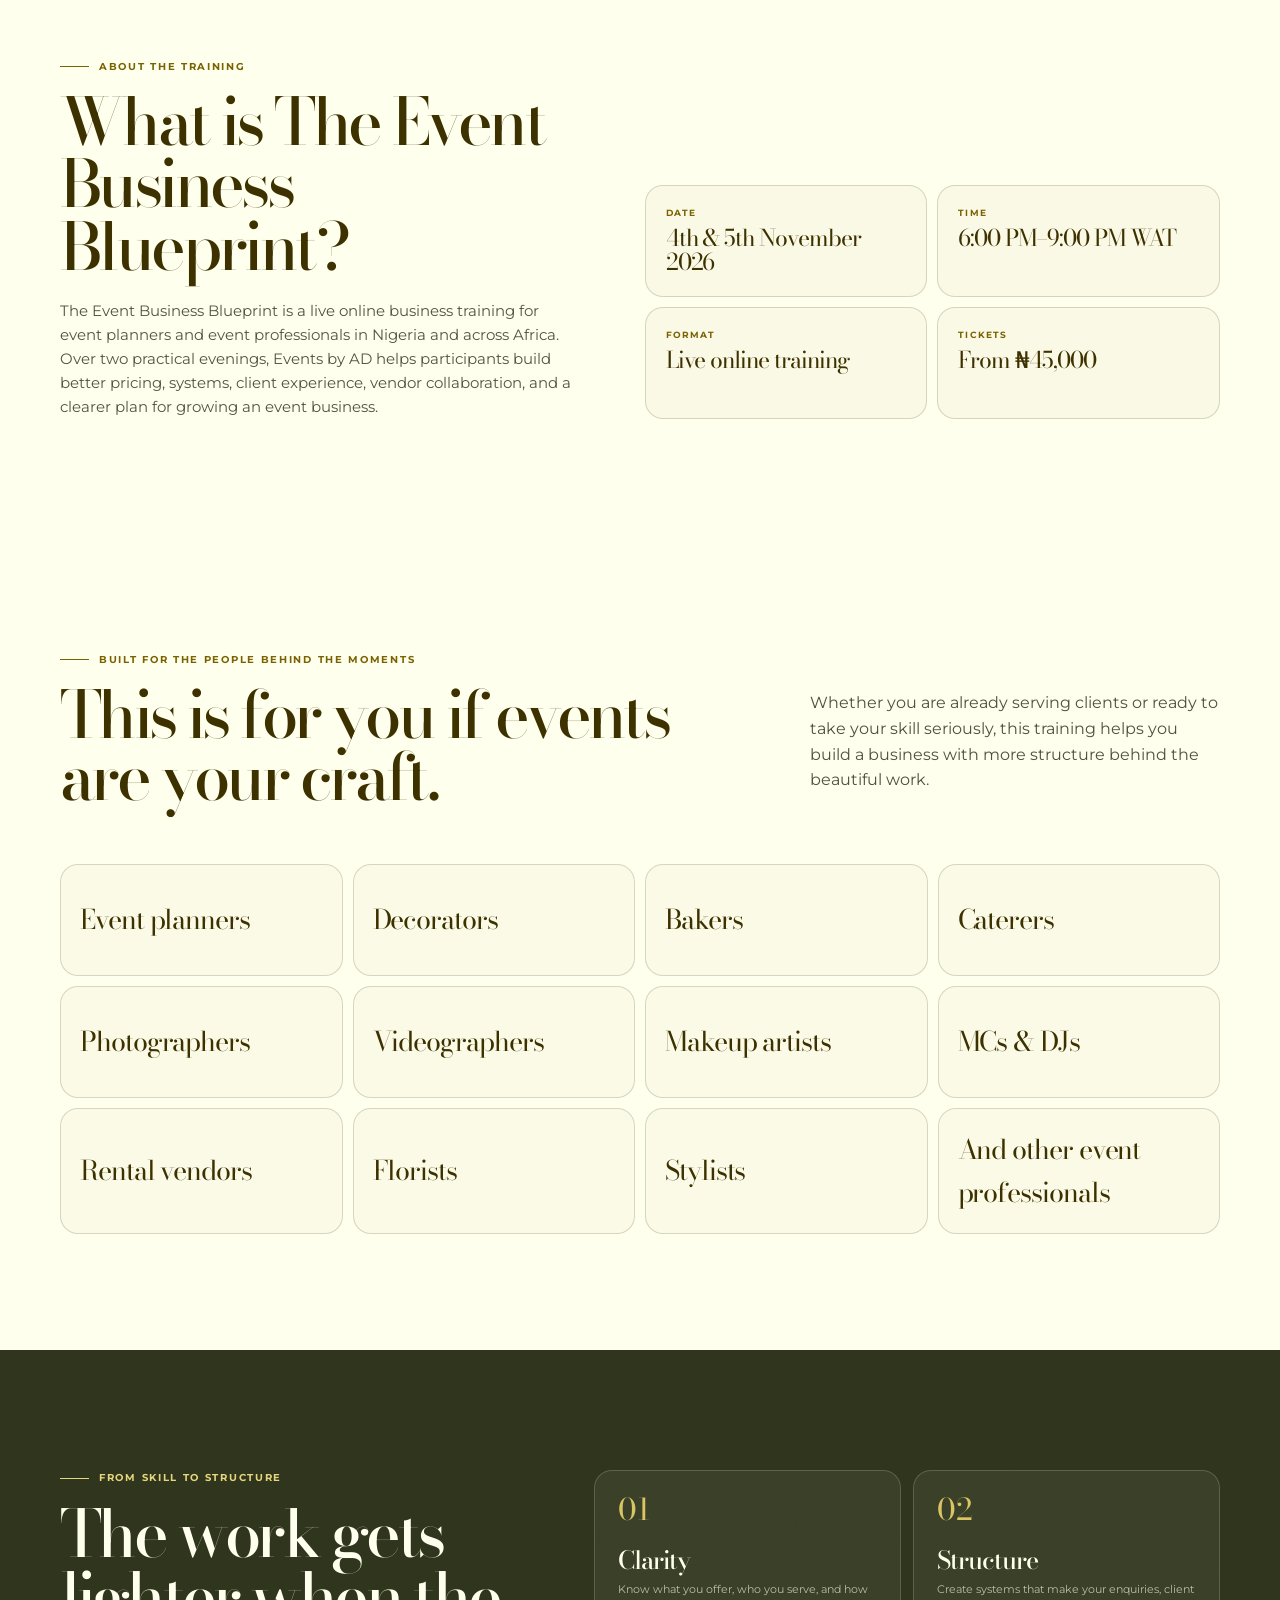
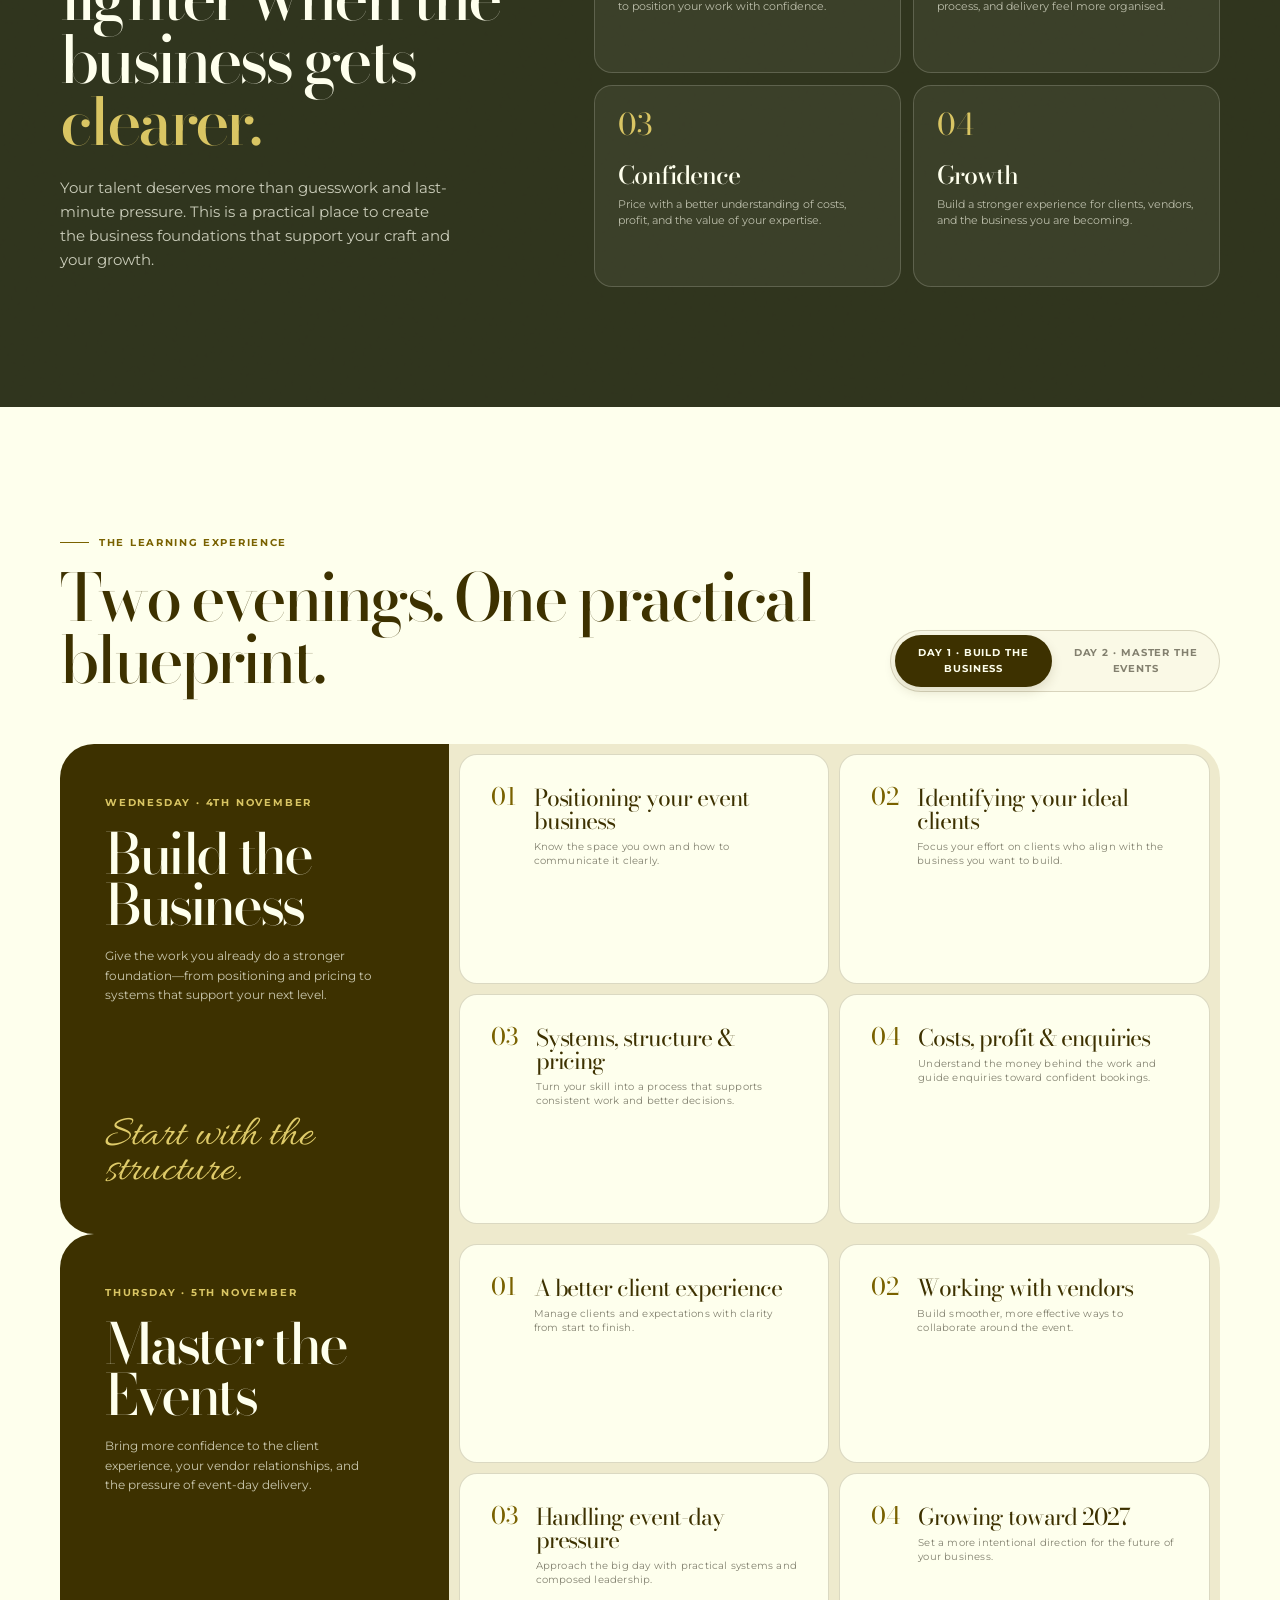
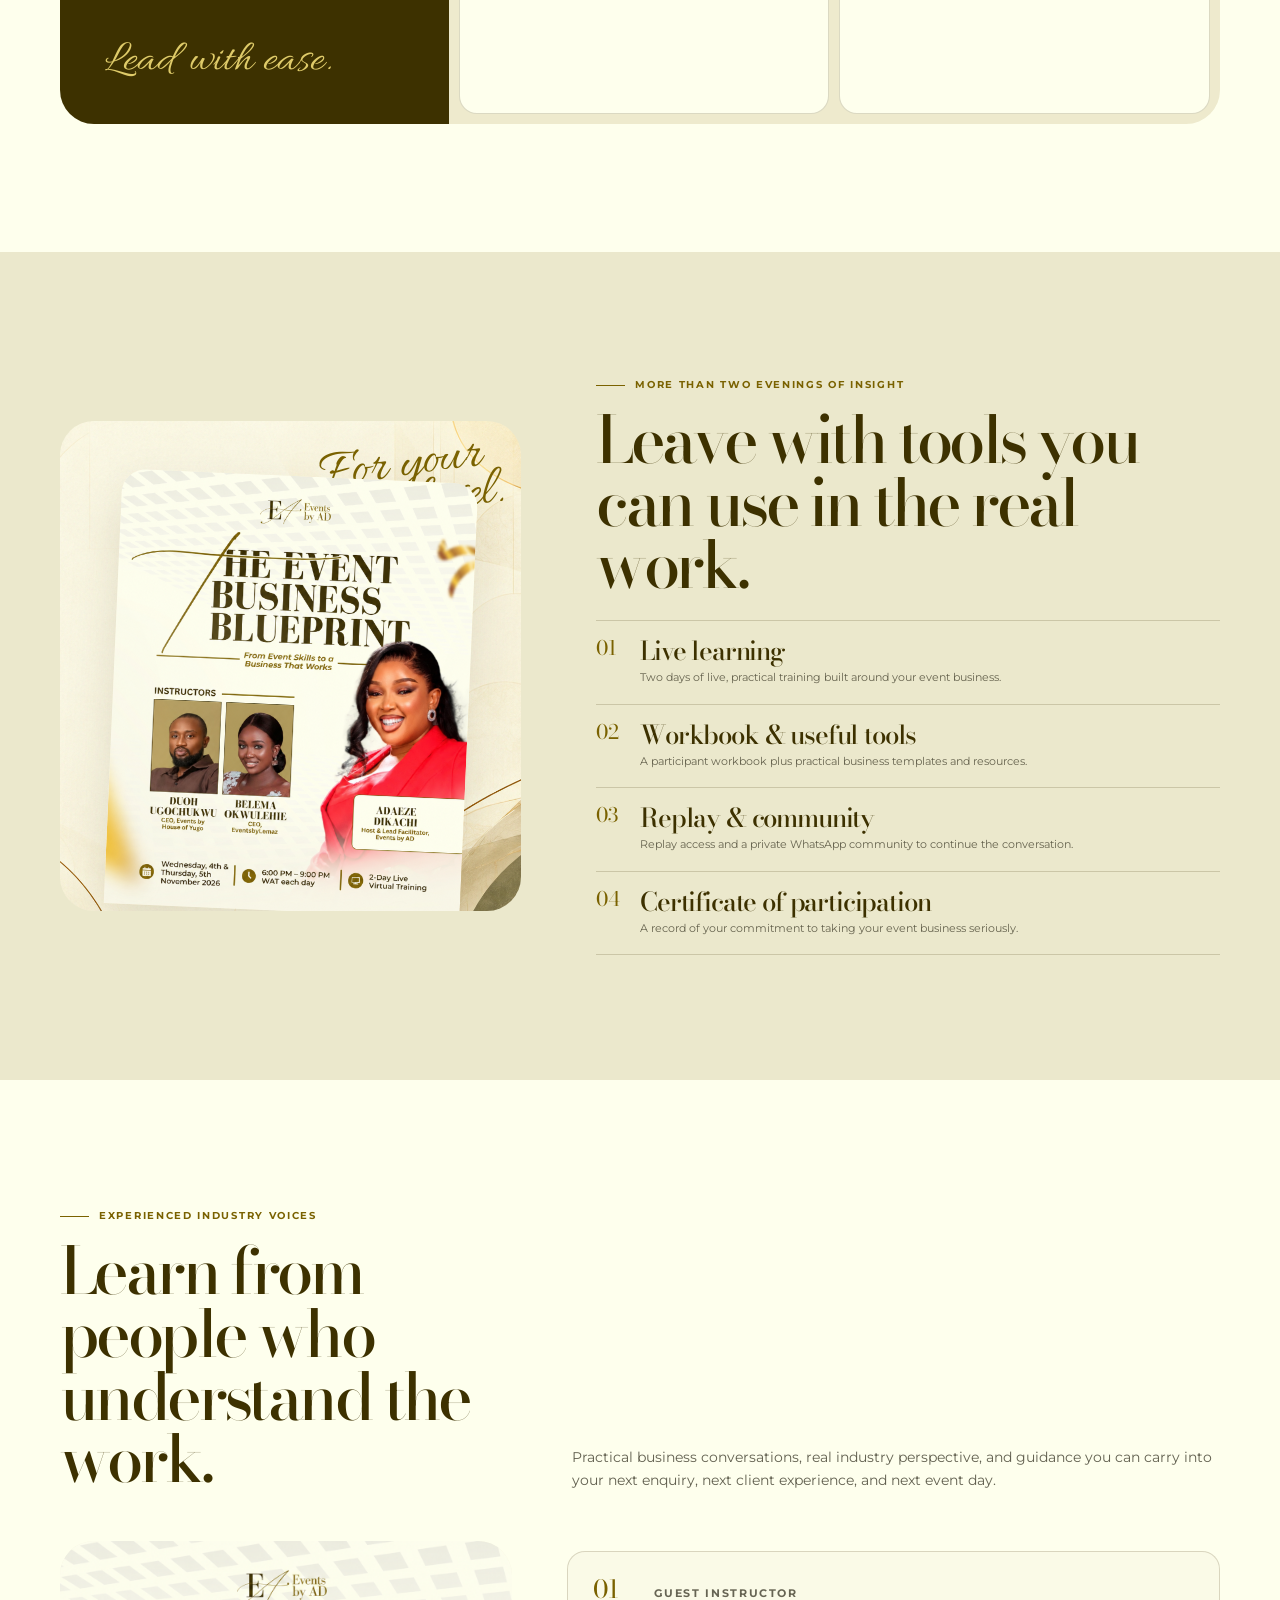
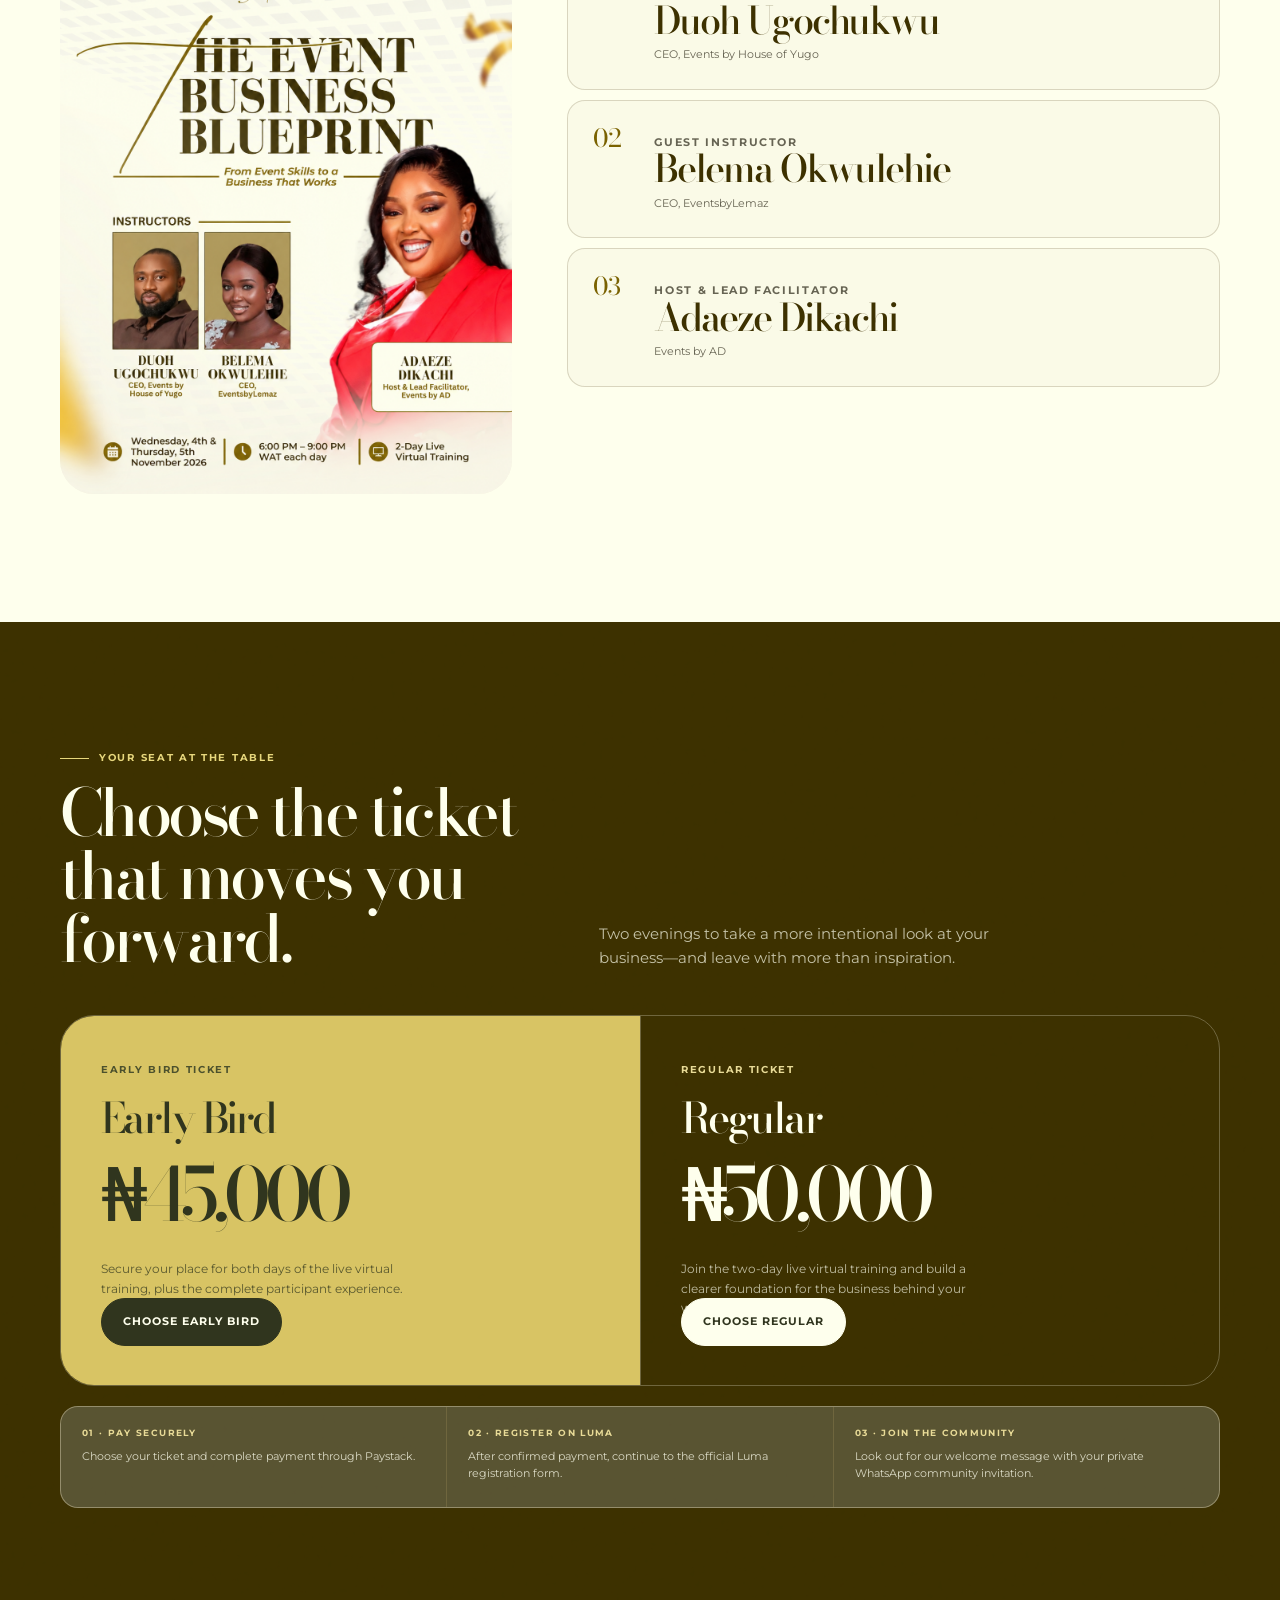
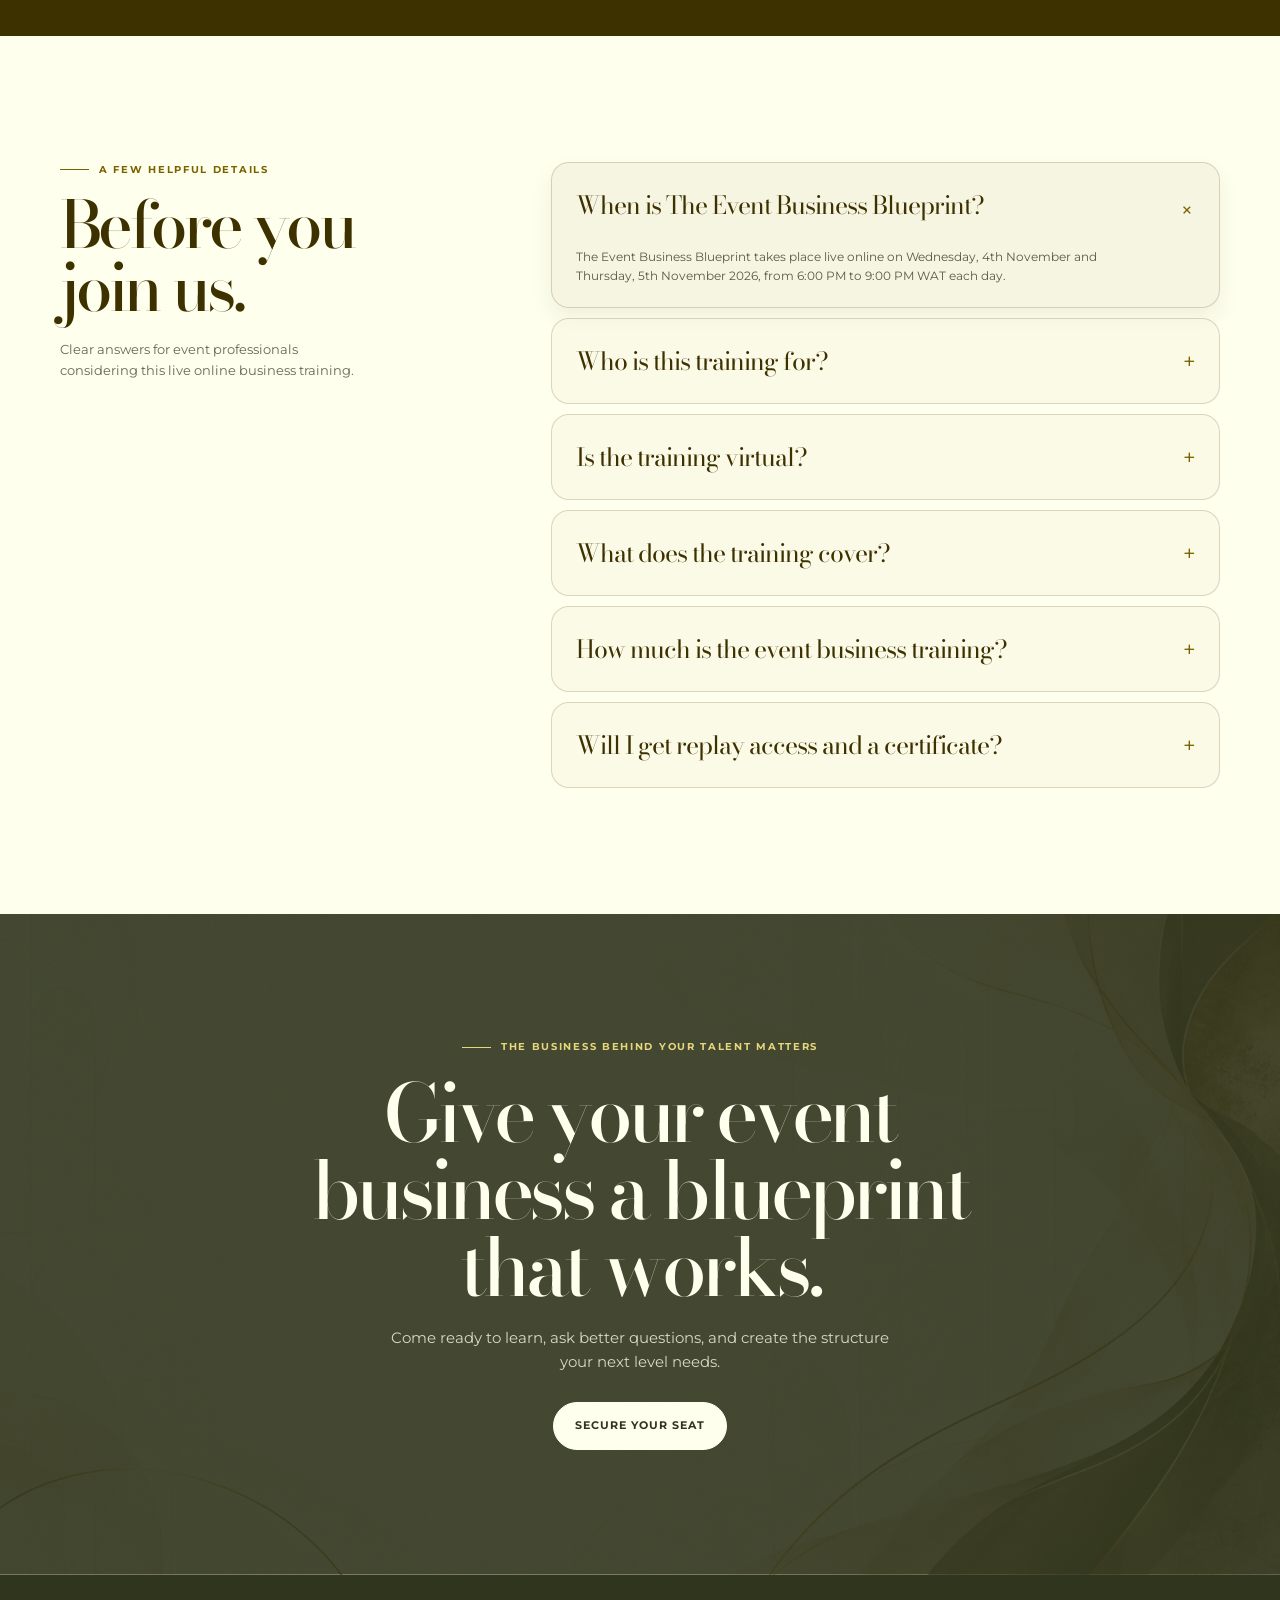
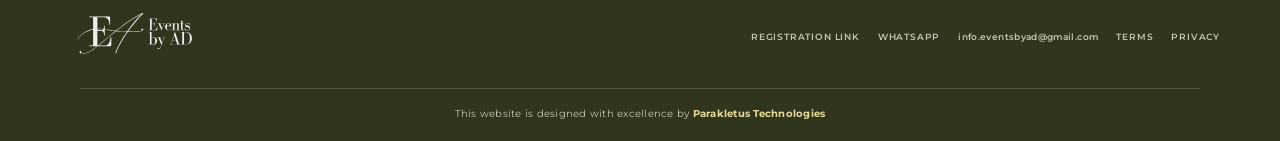
==== commit f1643648: "Connect registration CTAs to Paystack" ====
--- a/index.html
+++ b/index.html
@@ -276,6 +276,10 @@
       .price-card--featured p { color: rgba(48,53,30,.75); }
       .price-card .button { position: absolute; bottom: 39px; left: 40px; }
       .price-card--featured .button { border-color: var(--olive-deep); background: var(--olive-deep); color: var(--cream); }
+      .checkout-flow { display: grid; grid-template-columns: repeat(3, 1fr); gap: 1px; margin-top: 20px; overflow: hidden; border: 1px solid rgba(254,255,237,.26); border-radius: var(--radius-md); background: rgba(254,255,237,.26); }
+      .checkout-step { min-height: 100px; padding: 19px 21px; background: rgba(24,28,15,.25); }
+      .checkout-step span { display: block; margin-bottom: 8px; color: #e8db97; font-size: 9px; font-weight: 700; letter-spacing: .15em; text-transform: uppercase; }
+      .checkout-step p { margin: 0; color: rgba(254,255,237,.78); font-size: 11px; line-height: 1.55; }
 
       .faq { padding: 126px 0; }
       .faq-grid { display: grid; grid-template-columns: minmax(0, .75fr) minmax(0, 1.25fr); gap: 90px; }
@@ -307,8 +311,6 @@
       .whatsapp-button { position: fixed; bottom: 22px; left: 22px; z-index: 50; display: inline-flex; align-items: center; gap: 9px; min-height: 48px; padding: 0 17px; border: 1px solid rgba(255,255,255,.42); border-radius: 999px; background: #25d366; color: #173c25; box-shadow: 0 13px 28px rgba(20, 76, 38, .27); font-size: 10px; font-weight: 700; letter-spacing: .08em; text-decoration: none; text-transform: uppercase; transition: transform .22s ease, box-shadow .22s ease; }
       .whatsapp-button:hover { box-shadow: 0 17px 33px rgba(20, 76, 38, .34); transform: translateY(-3px); }
       .whatsapp-button svg { width: 18px; height: 18px; }
-      .toast { position: fixed; right: 20px; bottom: 20px; z-index: 60; max-width: 330px; padding: 15px 17px; border-radius: var(--radius-sm); background: var(--olive-deep); color: var(--cream); box-shadow: var(--shadow); font-size: 12px; opacity: 0; transform: translateY(15px); transition: opacity .2s ease, transform .2s ease; pointer-events: none; }
-      .toast.show { opacity: 1; transform: translateY(0); }
       .reveal { opacity: 0; transform: translateY(20px); transition: opacity .7s ease, transform .7s ease; }
       .reveal.is-visible { opacity: 1; transform: translateY(0); }
 
@@ -388,6 +390,8 @@
         .price-card { min-height: 320px; padding: 30px; }
         .price-card + .price-card { border-top: 1px solid rgba(254,255,237,.26); border-left: 0; }
         .price-card .button { bottom: 30px; left: 30px; }
+        .checkout-flow { grid-template-columns: 1fr; }
+        .checkout-step { min-height: auto; }
         .accordion-button { font-size: 22px; }
         .mobile-register { position: fixed; right: 0; bottom: 0; left: 0; z-index: 40; display: flex; align-items: center; justify-content: center; min-height: 65px; background: var(--brown); color: var(--cream); font-size: 10px; font-weight: 700; letter-spacing: .14em; text-transform: uppercase; }
         .whatsapp-button { bottom: 77px; left: 15px; min-height: 44px; padding: 0 14px; font-size: 9px; }
@@ -403,7 +407,7 @@
         <a class="brand" href="#top" aria-label="Events by AD, home"><picture class="brand-logo"><source srcset="assets/events-by-ad-logo.svg" type="image/svg+xml" /><img src="assets/events-by-ad-logo.png" alt="" /></picture></a>
         <button class="menu-button" type="button" aria-label="Open menu" aria-expanded="false"><span></span><span></span><span></span></button>
         <nav class="nav-links" aria-label="Primary navigation">
-          <a href="#blueprint">The blueprint</a><a href="#programme">Programme</a><a href="#instructors">Instructors</a><a href="#tickets">Tickets</a><a class="button registration-link" href="#tickets">Secure your seat</a>
+          <a href="#blueprint">The blueprint</a><a href="#programme">Programme</a><a href="#instructors">Instructors</a><a href="#tickets">Tickets</a><a class="button registration-link" href="https://paystack.shop/pay/ark4ng4bbj">Secure your seat</a>
         </nav>
       </div>
     </header>
@@ -416,7 +420,7 @@
             <h1 id="hero-title"><span class="script">The</span><strong>Event</strong><strong>Business</strong><strong>Blueprint</strong></h1>
             <p class="hero-tagline">From Event Skills to a Business That Works.</p>
             <p class="hero-copy">You know how to make events happen. Now it is time to build the business behind the work—with more clarity, better systems, and a plan you can keep using.</p>
-            <div class="hero-actions"><a class="button registration-link" href="#tickets">Secure your seat</a><a class="button button--outline" href="#programme">Explore the blueprint</a></div>
+            <div class="hero-actions"><a class="button registration-link" href="https://paystack.shop/pay/ark4ng4bbj">Secure your seat</a><a class="button button--outline" href="#programme">Explore the blueprint</a></div>
             <div class="hero-meta" aria-label="Event details"><div><b>Wednesday &amp; Thursday</b><span>4th &amp; 5th November 2026</span></div><div><b>6:00 PM–9:00 PM</b><span>WAT each day</span></div><div><b>Live Online</b><span>2-day virtual training</span></div></div>
           </div>
           <div class="hero-visual reveal">
@@ -462,17 +466,17 @@
       </section>
 
       <section class="pricing grain" id="tickets" aria-labelledby="tickets-heading">
-        <div class="wrap"><div class="pricing-head reveal"><div><span class="eyebrow" style="color:#e7d77c">Your seat at the table</span><h2 id="tickets-heading">Choose the ticket that moves you forward.</h2></div><p>Two evenings to take a more intentional look at your business—and leave with more than inspiration.</p></div><div class="price-grid reveal"><article class="price-card price-card--featured"><span class="status">Early bird ticket</span><h3>Early Bird</h3><div class="price">₦45,000</div><p>Secure your place for both days of the live virtual training, plus the complete participant experience.</p><a class="button registration-link" href="#register">Choose early bird</a></article><article class="price-card"><span class="status">Regular ticket</span><h3>Regular</h3><div class="price">₦50,000</div><p>Join the two-day live virtual training and build a clearer foundation for the business behind your work.</p><a class="button button--light registration-link" href="#register">Choose regular</a></article></div></div>
+        <div class="wrap"><div class="pricing-head reveal"><div><span class="eyebrow" style="color:#e7d77c">Your seat at the table</span><h2 id="tickets-heading">Choose the ticket that moves you forward.</h2></div><p>Two evenings to take a more intentional look at your business—and leave with more than inspiration.</p></div><div class="price-grid reveal"><article class="price-card price-card--featured"><span class="status">Early bird ticket</span><h3>Early Bird</h3><div class="price">₦45,000</div><p>Secure your place for both days of the live virtual training, plus the complete participant experience.</p><a class="button registration-link" href="https://paystack.shop/pay/ark4ng4bbj">Choose early bird</a></article><article class="price-card"><span class="status">Regular ticket</span><h3>Regular</h3><div class="price">₦50,000</div><p>Join the two-day live virtual training and build a clearer foundation for the business behind your work.</p><a class="button button--light registration-link" href="https://paystack.shop/pay/ark4ng4bbj">Choose regular</a></article></div><div class="checkout-flow reveal" aria-label="Registration steps"><article class="checkout-step"><span>01 · Pay securely</span><p>Choose your ticket and complete payment through Paystack.</p></article><article class="checkout-step"><span>02 · Register on Luma</span><p>After confirmed payment, continue to the official Luma registration form.</p></article><article class="checkout-step"><span>03 · Join the community</span><p>Look out for our welcome message with your private WhatsApp community invitation.</p></article></div></div>
       </section>
 
       <section class="faq" aria-labelledby="faq-heading">
         <div class="wrap faq-grid"><div class="faq-intro reveal"><span class="eyebrow">A few helpful details</span><h2 id="faq-heading">Before you join us.</h2><p>Clear answers for event professionals considering this live online business training.</p></div><div class="accordion reveal"><article class="accordion-item"><button class="accordion-button" type="button" aria-expanded="true" aria-controls="faq-1">When is The Event Business Blueprint?<span class="accordion-icon">+</span></button><div class="accordion-panel" id="faq-1">The Event Business Blueprint takes place live online on Wednesday, 4th November and Thursday, 5th November 2026, from 6:00 PM to 9:00 PM WAT each day.</div></article><article class="accordion-item"><button class="accordion-button" type="button" aria-expanded="false" aria-controls="faq-2">Who is this training for?<span class="accordion-icon">+</span></button><div class="accordion-panel" id="faq-2" hidden>The training is for event planners, decorators, bakers, caterers, photographers, videographers, makeup artists, MCs, DJs, rental vendors, florists, stylists, and other event professionals—whether you are already serving clients or ready to take your skills more seriously as a business.</div></article><article class="accordion-item"><button class="accordion-button" type="button" aria-expanded="false" aria-controls="faq-3">Is the training virtual?<span class="accordion-icon">+</span></button><div class="accordion-panel" id="faq-3" hidden>Yes. The Event Business Blueprint is a live online, two-day virtual training running from 6:00 PM to 9:00 PM WAT each day.</div></article><article class="accordion-item"><button class="accordion-button" type="button" aria-expanded="false" aria-controls="faq-4">What does the training cover?<span class="accordion-icon">+</span></button><div class="accordion-panel" id="faq-4" hidden>The training covers positioning, ideal clients, pricing, costs, profit, systems, client experience, vendor collaboration, event-day pressure, business growth, and planning your 2027 business goals.</div></article><article class="accordion-item"><button class="accordion-button" type="button" aria-expanded="false" aria-controls="faq-5">How much is the event business training?<span class="accordion-icon">+</span></button><div class="accordion-panel" id="faq-5" hidden>Early Bird tickets are ₦45,000 and Regular tickets are ₦50,000.</div></article><article class="accordion-item"><button class="accordion-button" type="button" aria-expanded="false" aria-controls="faq-6">Will I get replay access and a certificate?<span class="accordion-icon">+</span></button><div class="accordion-panel" id="faq-6" hidden>Yes. Participants receive replay access and a certificate of participation, alongside a workbook, practical templates and tools, and entry to the private WhatsApp community.</div></article></div></div>
       </section>
 
-      <section class="final-cta grain" id="register" aria-labelledby="final-heading"><div class="wrap reveal"><span class="eyebrow">The business behind your talent matters</span><h2 id="final-heading">Give your event business a blueprint that works.</h2><p>Come ready to learn, ask better questions, and create the structure your next level needs.</p><a class="button button--light registration-link" href="#tickets">Secure your seat</a></div></section>
+      <section class="final-cta grain" id="register" aria-labelledby="final-heading"><div class="wrap reveal"><span class="eyebrow">The business behind your talent matters</span><h2 id="final-heading">Give your event business a blueprint that works.</h2><p>Come ready to learn, ask better questions, and create the structure your next level needs.</p><a class="button button--light registration-link" href="https://paystack.shop/pay/ark4ng4bbj">Secure your seat</a></div></section>
     </main>
-    <footer class="footer"><div class="wrap footer-main"><a class="brand" href="#top" aria-label="Back to top"><picture class="brand-logo"><source srcset="assets/events-by-ad-logo.svg" type="image/svg+xml" /><img src="assets/events-by-ad-logo.png" alt="" /></picture></a><div class="footer-links"><a href="#register">Registration link</a><a href="https://wa.me/message/OKQKUXBC4QTCC1" target="_blank" rel="noopener noreferrer">WhatsApp</a><a class="footer-email" href="mailto:info.eventsbyad@gmail.com">info.eventsbyad@gmail.com</a><a href="terms.html">Terms</a><a href="privacy.html">Privacy</a></div></div><p class="footer-credit">This website is designed with excellence by <a href="https://www.parakletushub.com" target="_blank" rel="noopener noreferrer">Parakletus Technologies</a></p></footer>
-    <a class="whatsapp-button" href="https://wa.me/message/OKQKUXBC4QTCC1" target="_blank" rel="noopener noreferrer" aria-label="Chat with Events by AD on WhatsApp"><svg viewBox="0 0 24 24" fill="none" stroke="currentColor" stroke-width="2" aria-hidden="true"><path d="M20 11.5a8 8 0 0 1-11.78 7.05L4 20l1.45-4.1A8 8 0 1 1 20 11.5Z"/><path d="M9 8.5c.33 2.33 1.67 3.67 4 4" stroke-linecap="round"/></svg>Chat on WhatsApp</a><a class="mobile-register registration-link" href="#tickets">Secure your seat · ₦45,000 early bird</a><div class="toast" role="status" aria-live="polite"></div>
+    <footer class="footer"><div class="wrap footer-main"><a class="brand" href="#top" aria-label="Back to top"><picture class="brand-logo"><source srcset="assets/events-by-ad-logo.svg" type="image/svg+xml" /><img src="assets/events-by-ad-logo.png" alt="" /></picture></a><div class="footer-links"><a class="registration-link" href="https://paystack.shop/pay/ark4ng4bbj">Registration link</a><a href="https://wa.me/message/OKQKUXBC4QTCC1" target="_blank" rel="noopener noreferrer">WhatsApp</a><a class="footer-email" href="mailto:info.eventsbyad@gmail.com">info.eventsbyad@gmail.com</a><a href="terms.html">Terms</a><a href="privacy.html">Privacy</a></div></div><p class="footer-credit">This website is designed with excellence by <a href="https://www.parakletushub.com" target="_blank" rel="noopener noreferrer">Parakletus Technologies</a></p></footer>
+    <a class="whatsapp-button" href="https://wa.me/message/OKQKUXBC4QTCC1" target="_blank" rel="noopener noreferrer" aria-label="Chat with Events by AD on WhatsApp"><svg viewBox="0 0 24 24" fill="none" stroke="currentColor" stroke-width="2" aria-hidden="true"><path d="M20 11.5a8 8 0 0 1-11.78 7.05L4 20l1.45-4.1A8 8 0 1 1 20 11.5Z"/><path d="M9 8.5c.33 2.33 1.67 3.67 4 4" stroke-linecap="round"/></svg>Chat on WhatsApp</a><a class="mobile-register registration-link" href="https://paystack.shop/pay/ark4ng4bbj">Secure your seat · ₦45,000 early bird</a>
 
     <script>
       const menuButton = document.querySelector('.menu-button');
@@ -512,15 +516,6 @@
         button.setAttribute('aria-expanded', String(!expanded)); panel.hidden = expanded;
       }));
 
-      const toast = document.querySelector('.toast');
-      document.querySelectorAll('.registration-link').forEach(link => link.addEventListener('click', event => {
-        if (link.getAttribute('href') === '#register') {
-          event.preventDefault();
-          toast.textContent = 'Registration link placeholder: connect your payment or registration page here.';
-          toast.classList.add('show');
-          window.setTimeout(() => toast.classList.remove('show'), 4200);
-        }
-      }));
 
       const observer = new IntersectionObserver(entries => entries.forEach(entry => { if (entry.isIntersecting) { entry.target.classList.add('is-visible'); observer.unobserve(entry.target); } }), { threshold: .1 });
       document.querySelectorAll('.reveal').forEach(element => observer.observe(element));
